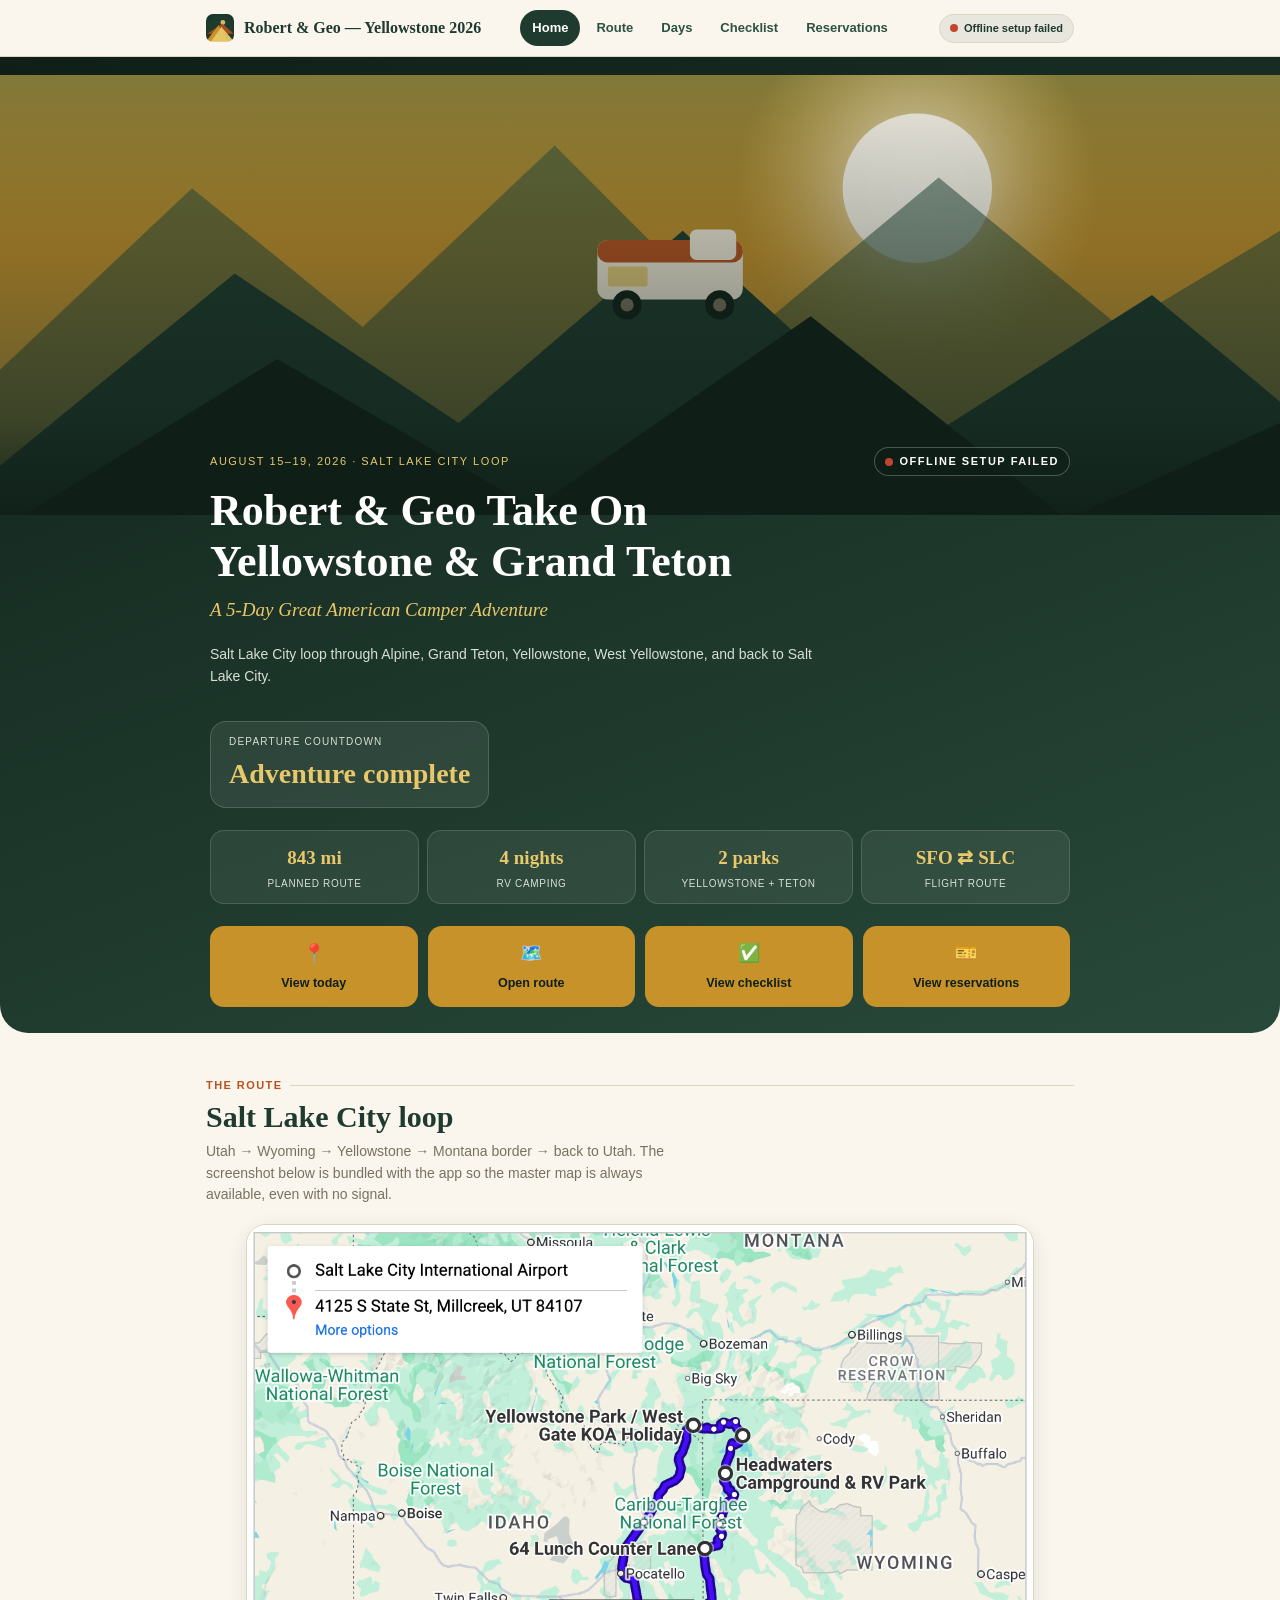
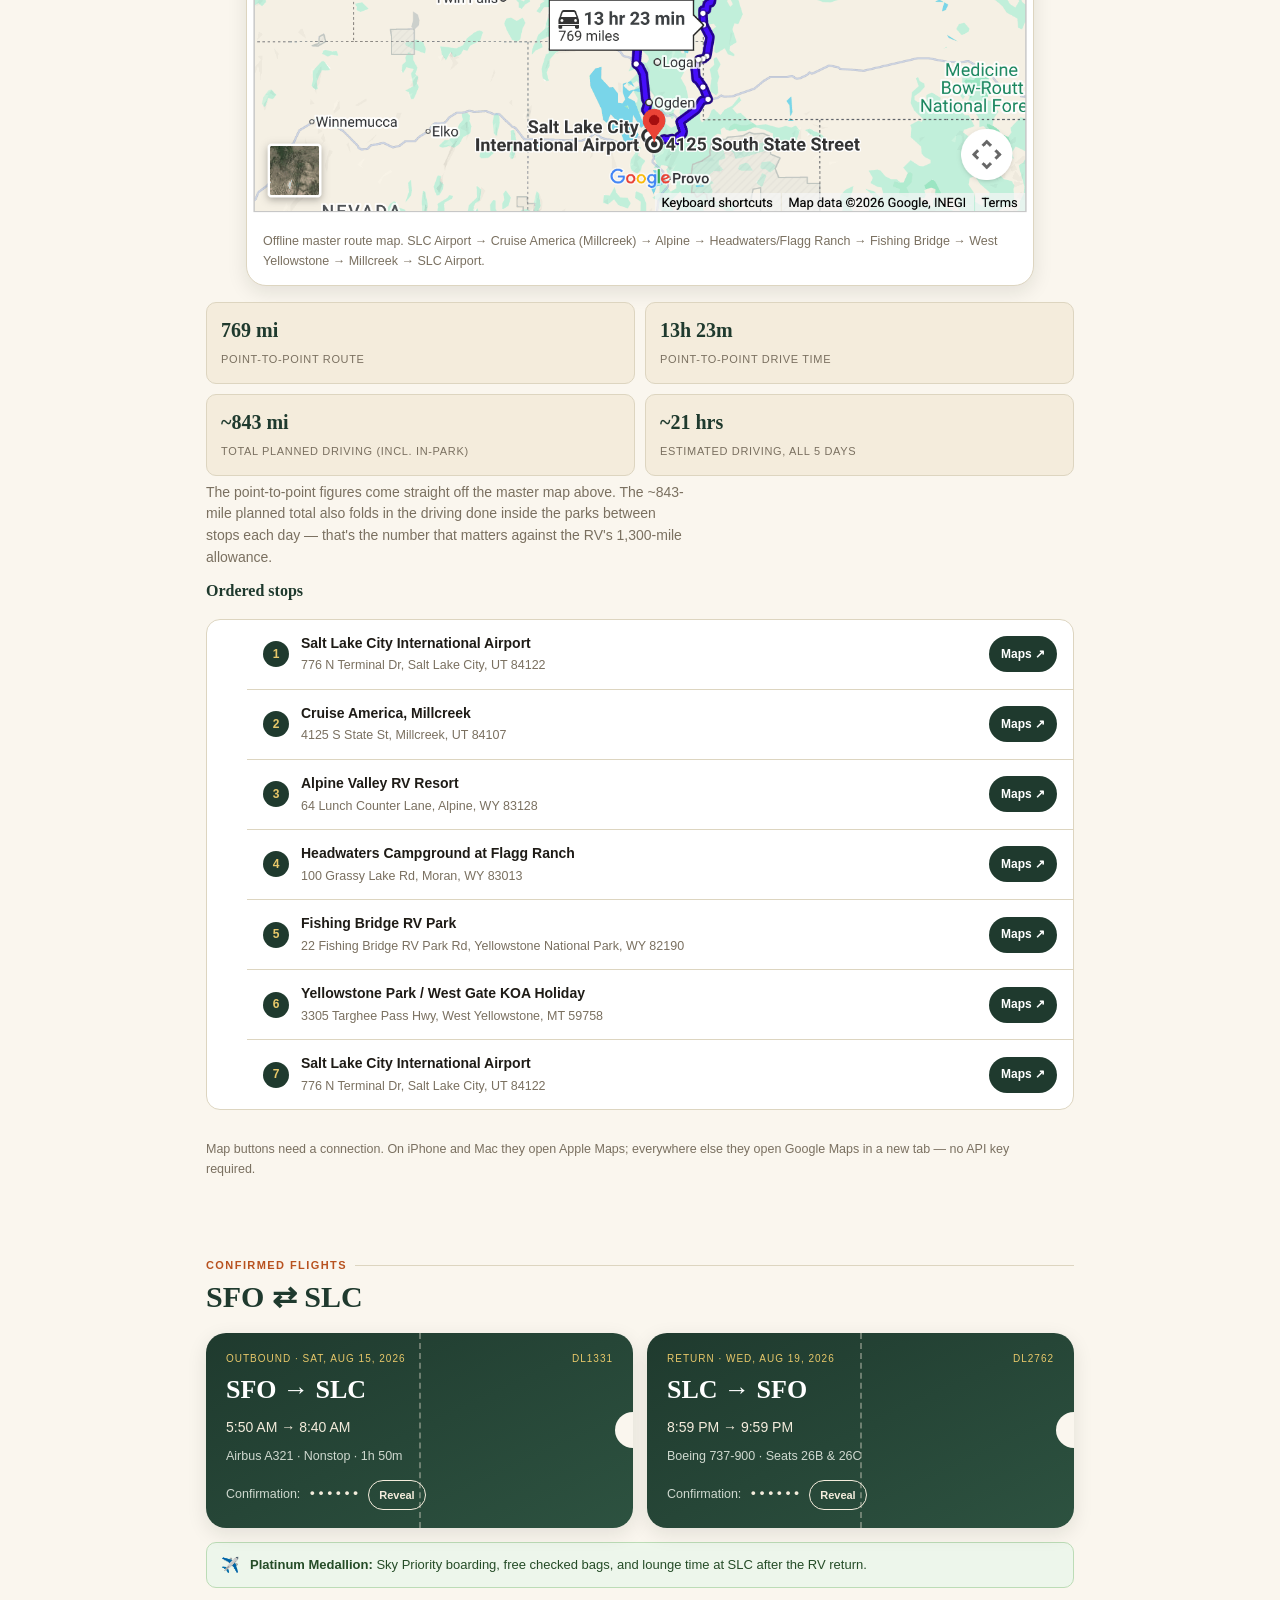
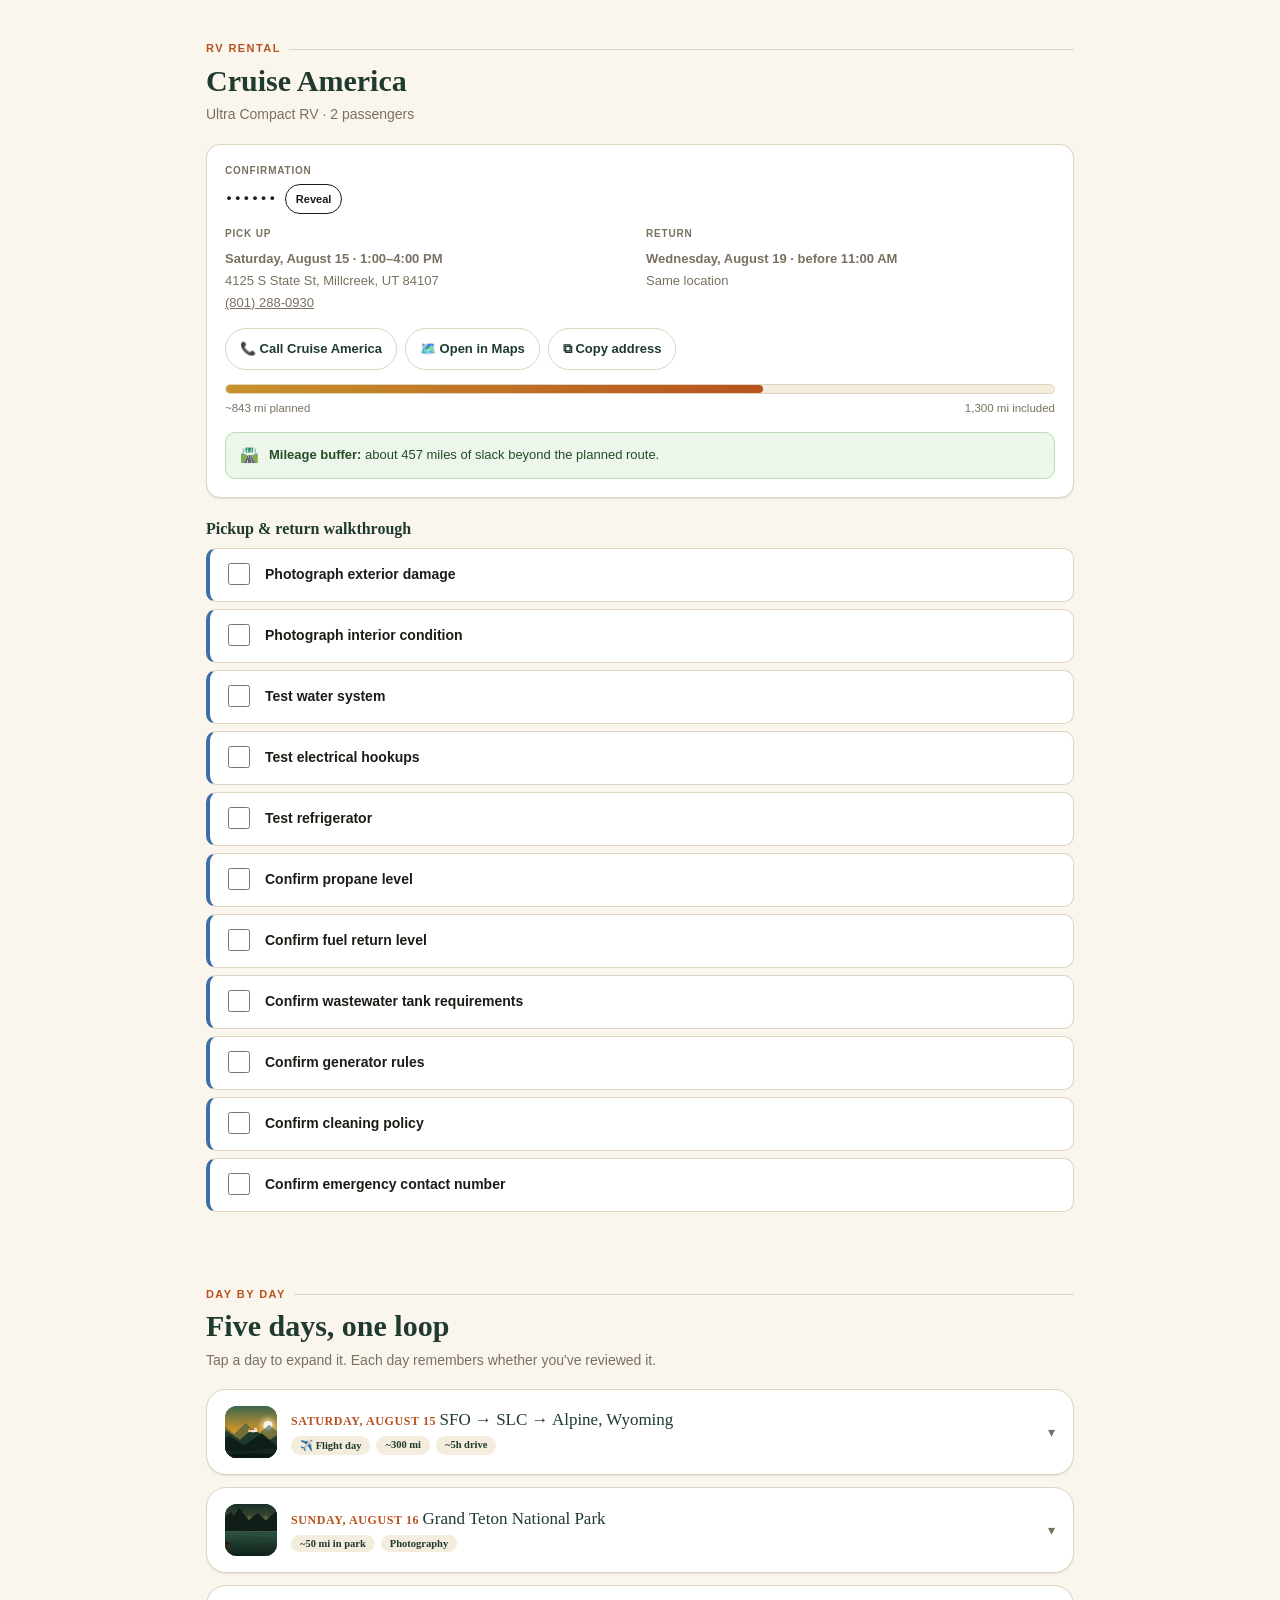
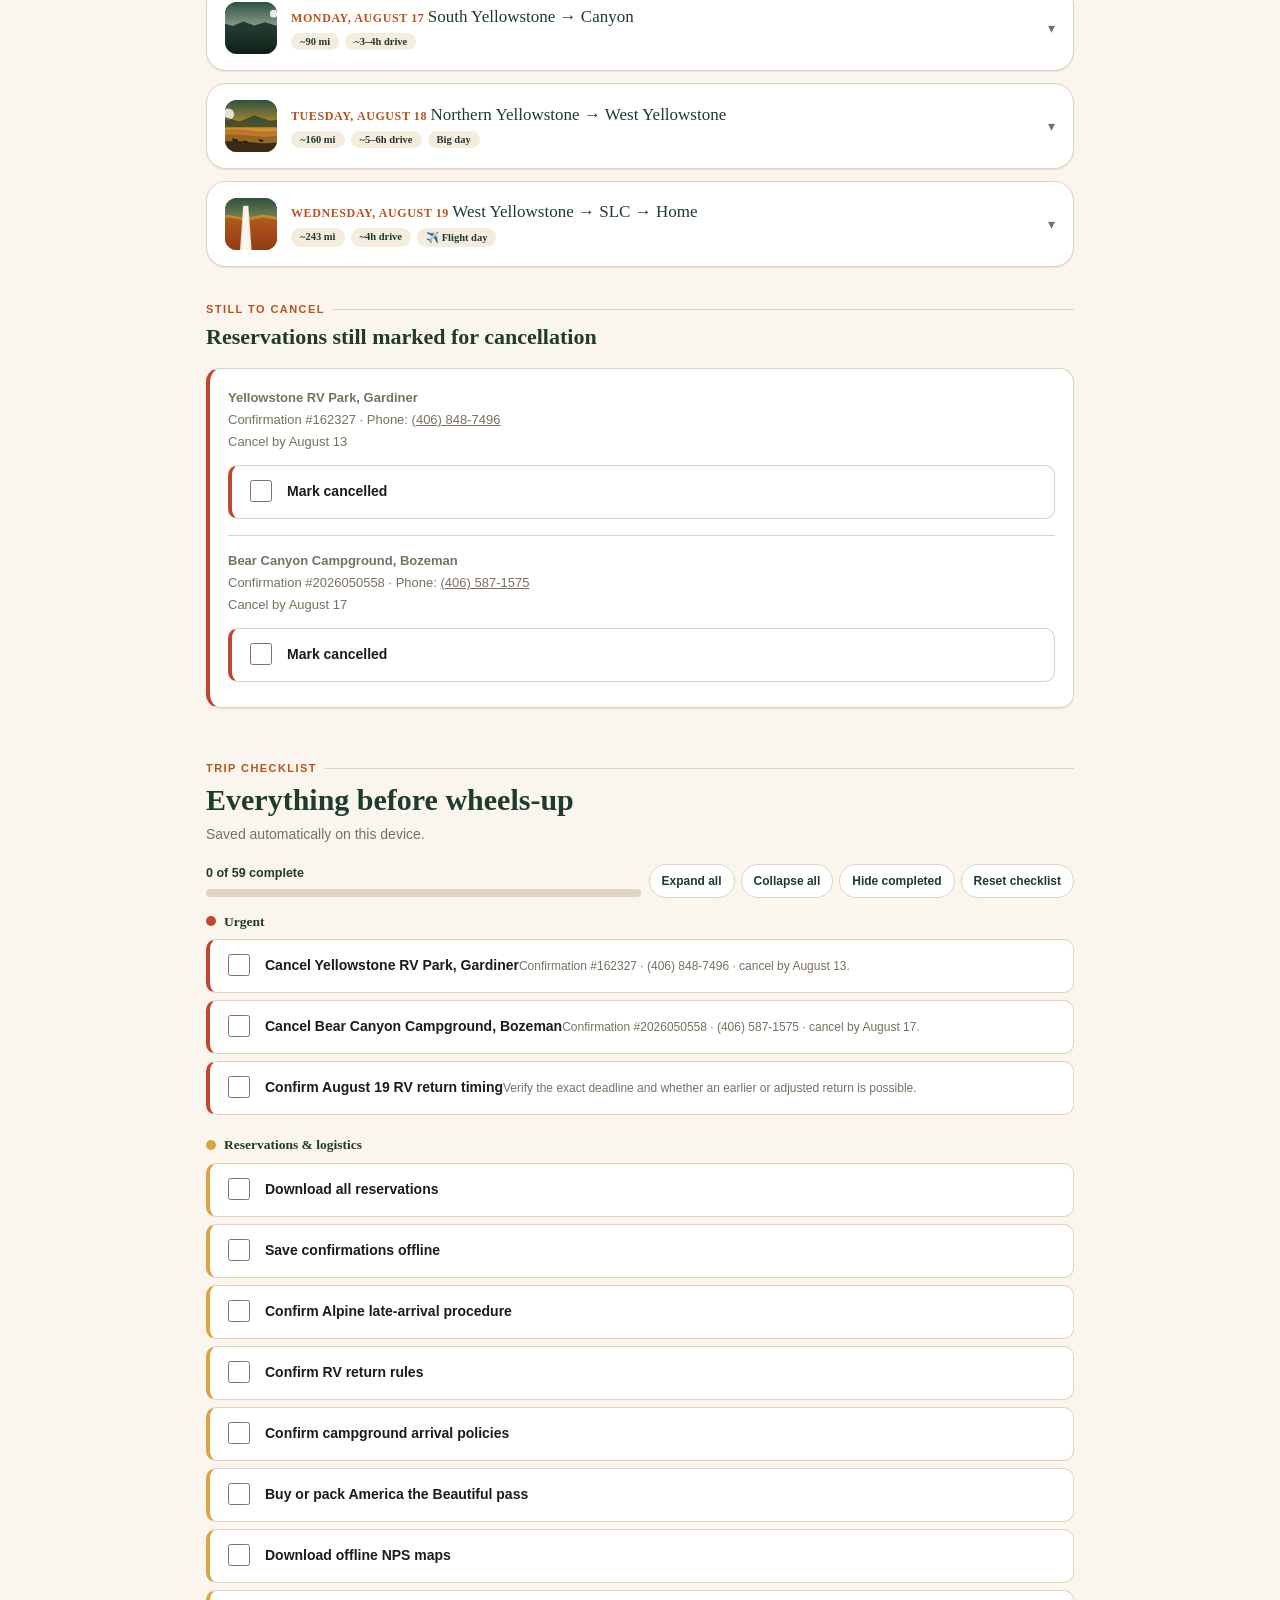
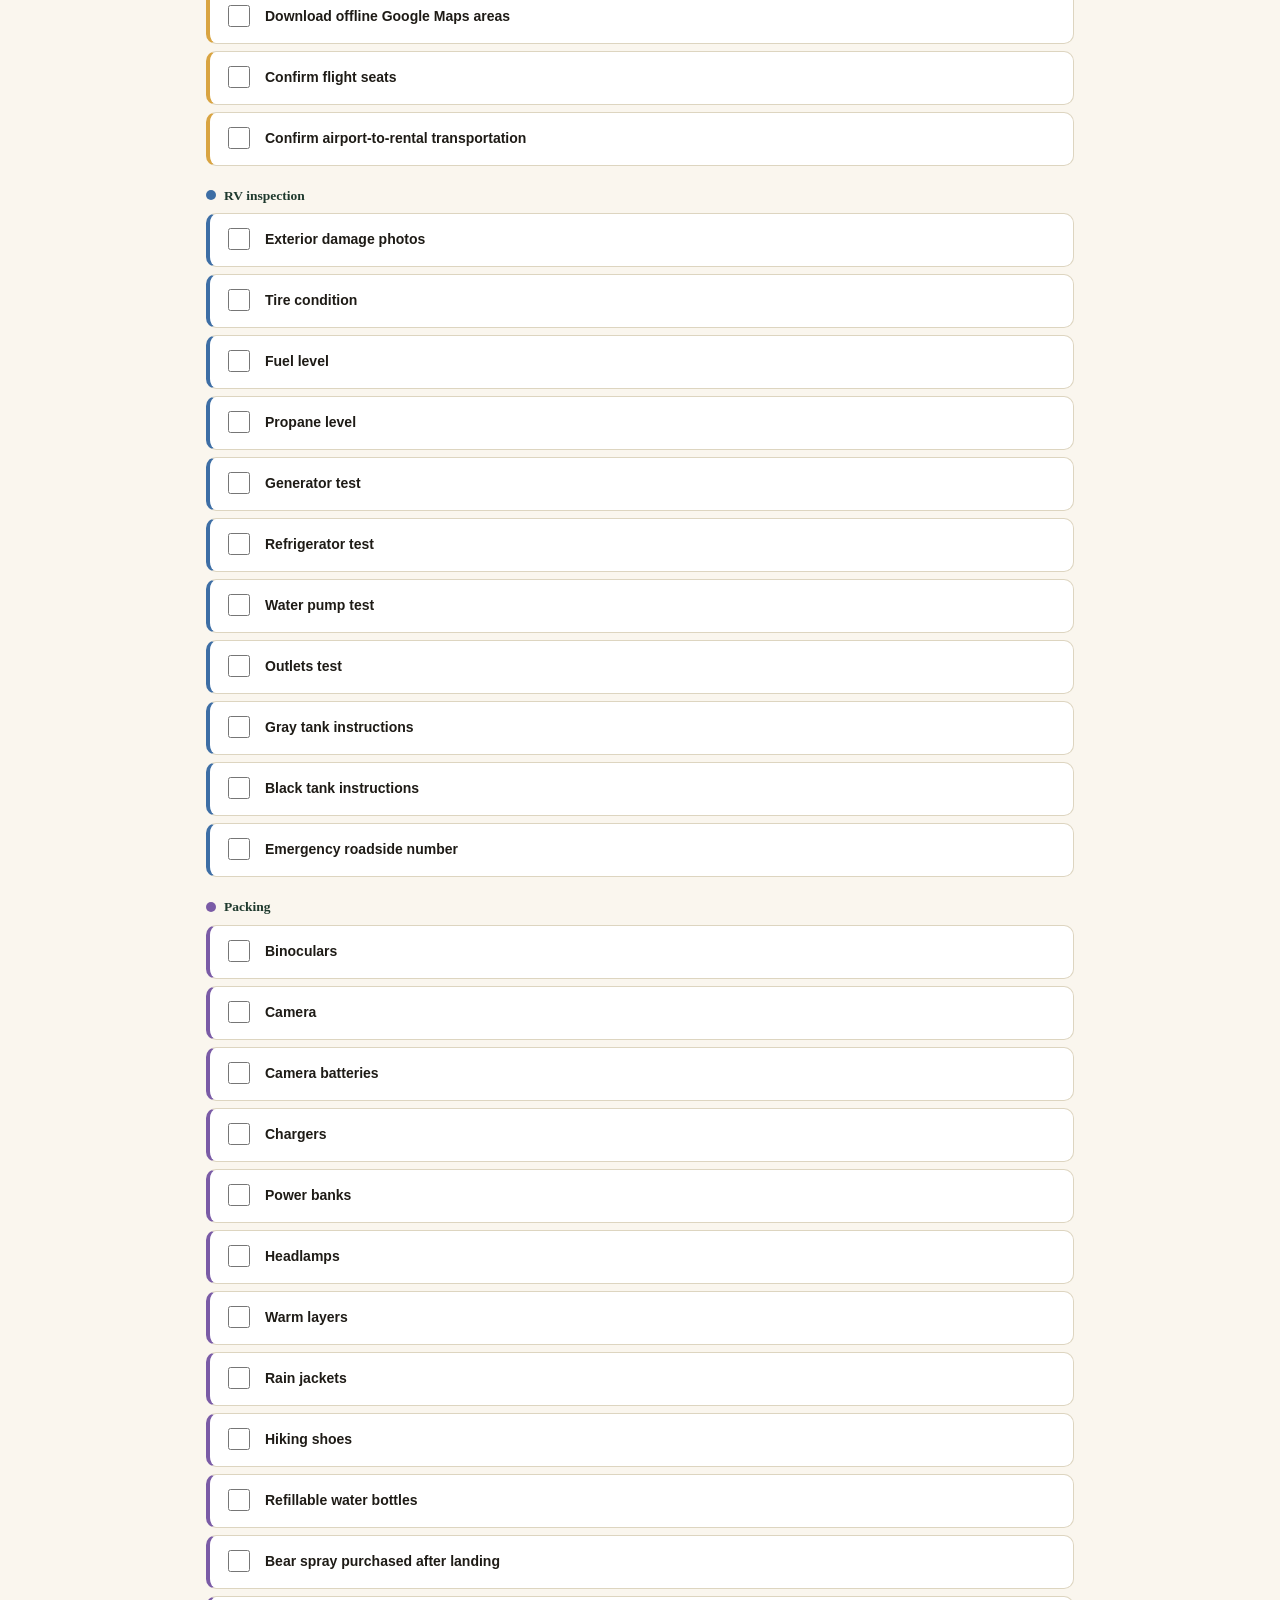
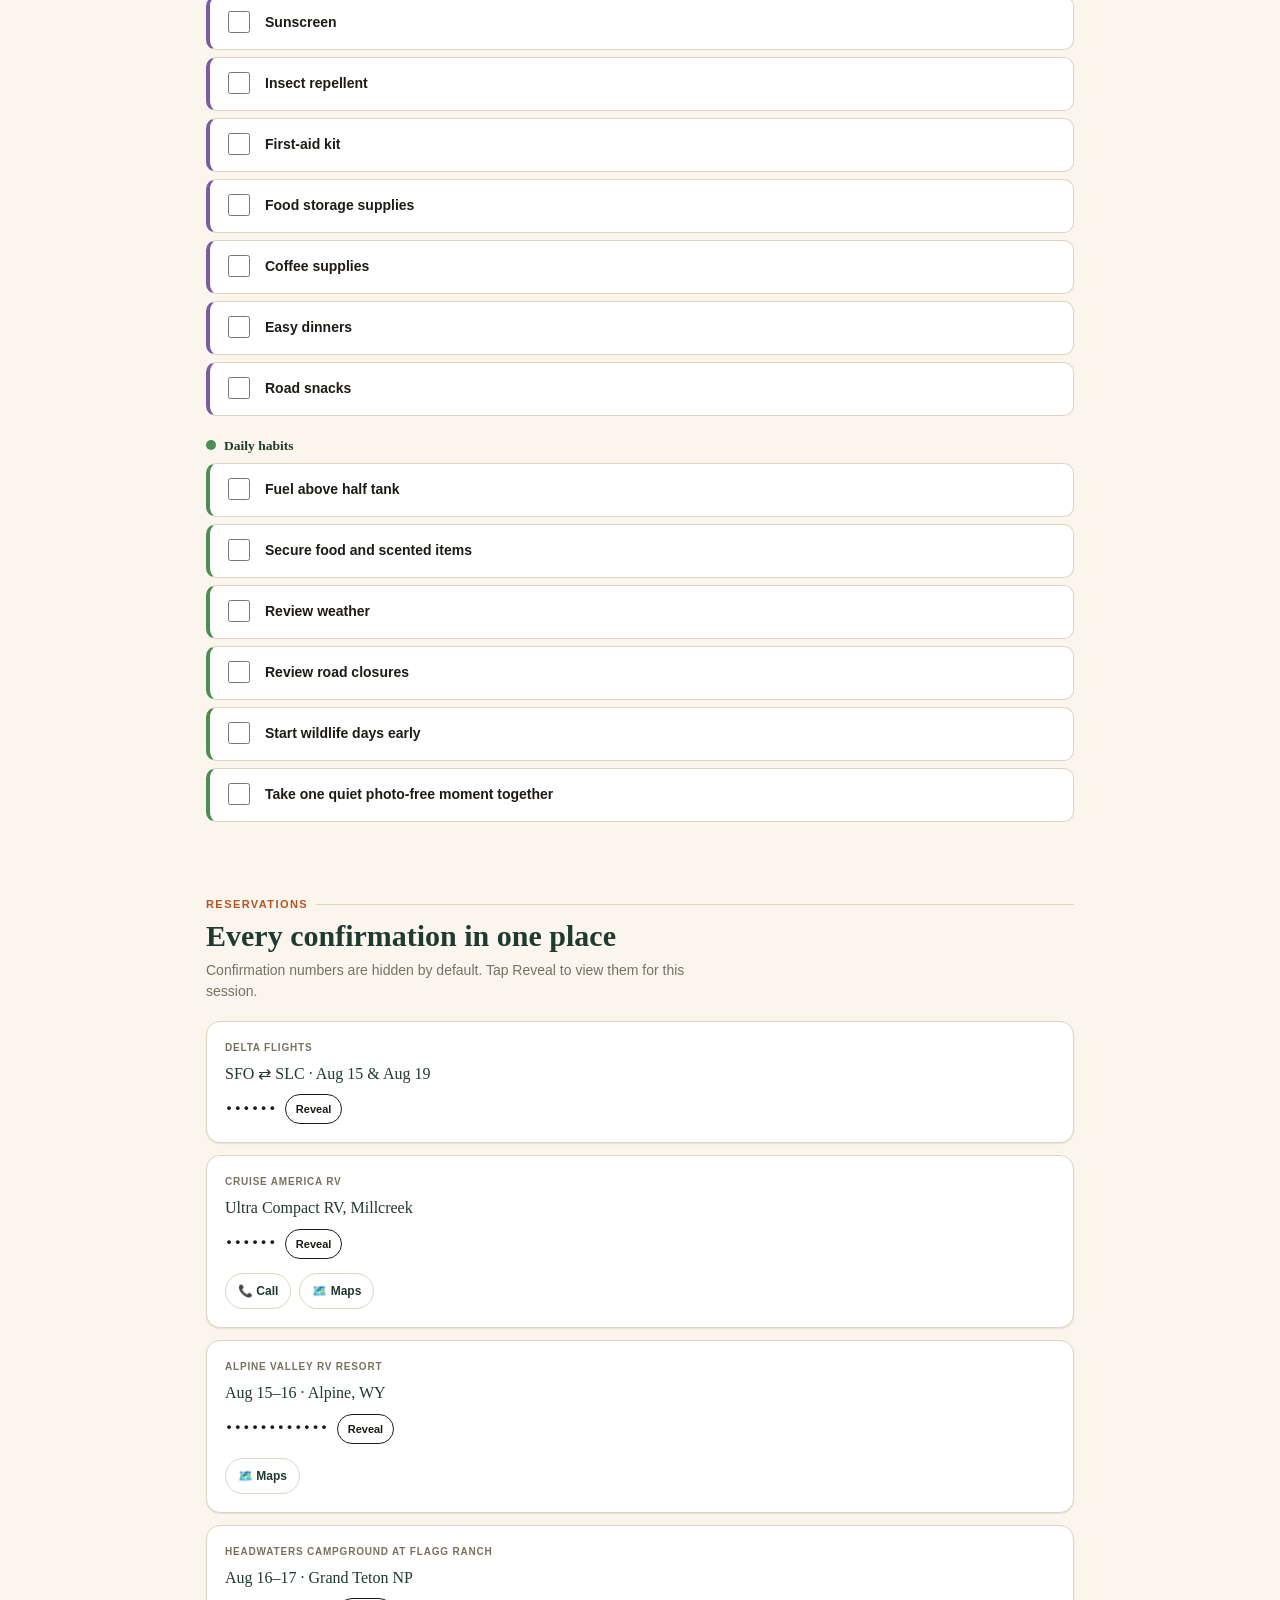
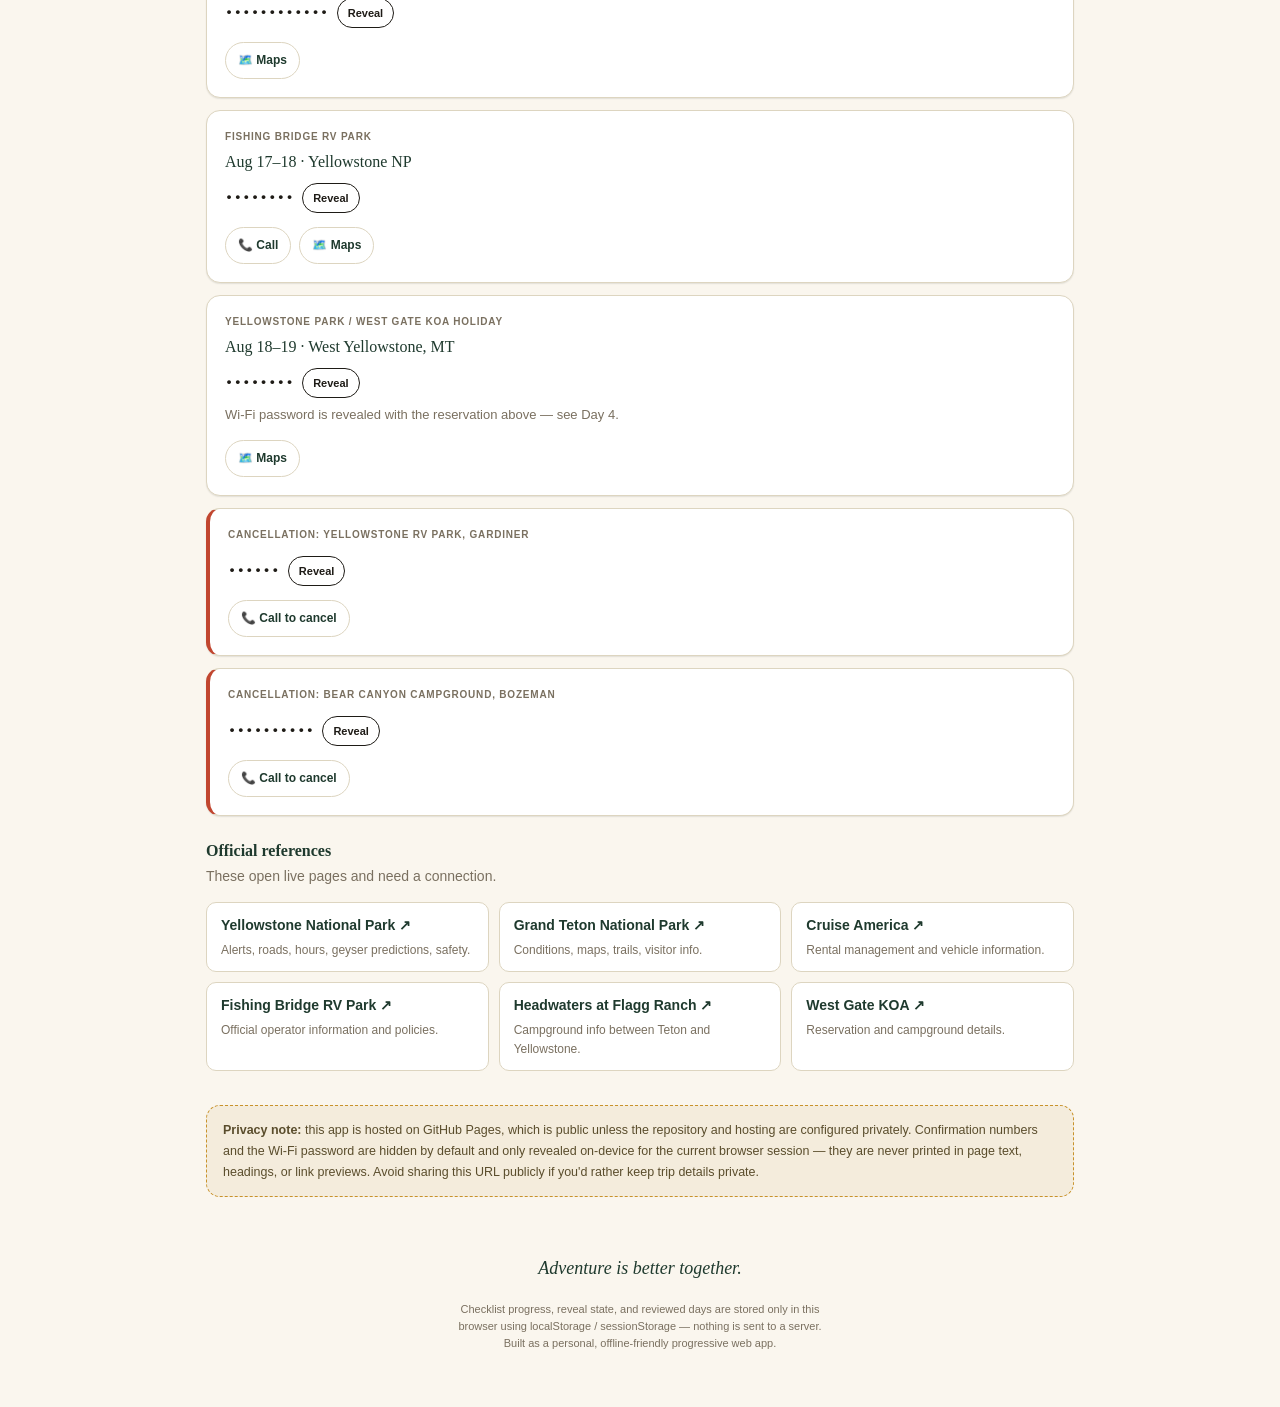
==== index.html @ d650bf94 "Add Yellowstone & Grand Teton 2026 trip PWA Mobile-first, installable progressive web app for the Ro" ====
<!DOCTYPE html>
<html lang="en">
<head>
<meta charset="UTF-8">
<meta name="viewport" content="width=device-width, initial-scale=1, viewport-fit=cover">
<title>Robert &amp; Geo Take On Yellowstone &amp; Grand Teton</title>
<meta name="description" content="A five-day camper road trip itinerary through Grand Teton and Yellowstone, August 15–19, 2026. Works offline once installed.">

<link rel="manifest" href="manifest.webmanifest">
<meta name="theme-color" content="#1f3a2e">
<link rel="icon" href="assets/icons/favicon.svg" type="image/svg+xml">
<link rel="apple-touch-icon" href="assets/icons/apple-touch-icon.png">

<meta name="mobile-web-app-capable" content="yes">
<meta name="apple-mobile-web-app-capable" content="yes">
<meta name="apple-mobile-web-app-status-bar-style" content="black-translucent">
<meta name="apple-mobile-web-app-title" content="Yellowstone">
<meta name="format-detection" content="telephone=no">

<link rel="stylesheet" href="assets/css/styles.css">
</head>
<body>
<a class="skip-link" href="#main">Skip to content</a>

<div aria-live="polite" class="visually-hidden" id="liveRegion"></div>

<header class="topbar">
  <div class="wrap">
    <a class="brand" href="#home">
      <img src="assets/icons/icon-192.png" alt="" width="28" height="28">
      <span>Robert &amp; Geo — Yellowstone 2026</span>
    </a>
    <nav aria-label="Primary">
      <a href="#home" data-nav="home">Home</a>
      <a href="#route" data-nav="route">Route</a>
      <a href="#days" data-nav="days">Days</a>
      <a href="#checklist" data-nav="checklist">Checklist</a>
      <a href="#reservations" data-nav="reservations">Reservations</a>
    </nav>
    <span class="status-pill" id="statusPillTop" data-state="not-cached">
      <span class="status-dot"></span><span class="status-text">Checking…</span>
    </span>
  </div>
</header>

<main id="main">

  <section class="hero" id="home" aria-label="Trip overview">
    <div class="hero-media">
      <img src="assets/images/hero.svg" alt="Illustration of a camper van on a mountain road at sunset in Grand Teton and Yellowstone country" width="1200" height="800">
    </div>
    <div class="hero-inner wrap">
      <div class="hero-eyebrow">
        <span>August 15–19, 2026 · Salt Lake City loop</span>
        <span class="status-pill" id="statusPillHero" data-state="not-cached">
          <span class="status-dot"></span><span class="status-text">Checking…</span>
        </span>
      </div>
      <h1>Robert &amp; Geo Take On Yellowstone &amp; Grand Teton</h1>
      <p class="subtitle">A 5-Day Great American Camper Adventure</p>
      <p class="route-line">Salt Lake City loop through Alpine, Grand Teton, Yellowstone, West Yellowstone, and back to Salt Lake City.</p>

      <div class="countdown" id="countdown" role="status">
        <span class="cd-label">Departure countdown</span>
        <span class="cd-value" id="countdownValue">—</span>
      </div>

      <div class="stats-grid">
        <div class="stat-card"><b>843 mi</b><span>Planned route</span></div>
        <div class="stat-card"><b>4 nights</b><span>RV camping</span></div>
        <div class="stat-card"><b>2 parks</b><span>Yellowstone + Teton</span></div>
        <div class="stat-card"><b>SFO ⇄ SLC</b><span>Flight route</span></div>
      </div>

      <div class="quick-actions">
        <a class="qa-btn" href="#days" id="qaToday"><span class="qa-icon">📍</span>View today</a>
        <a class="qa-btn" href="#route"><span class="qa-icon">🗺️</span>Open route</a>
        <a class="qa-btn" href="#checklist"><span class="qa-icon">✅</span>View checklist</a>
        <a class="qa-btn" href="#reservations"><span class="qa-icon">🎫</span>View reservations</a>
      </div>
    </div>
  </section>

  <div class="wrap">

    <!-- ROUTE -->
    <section class="section" id="route" aria-labelledby="routeTitle">
      <div class="section-head">
        <div class="section-kicker">The route</div>
        <h2 class="section-title" id="routeTitle">Salt Lake City loop</h2>
        <p class="section-lede">Utah → Wyoming → Yellowstone → Montana border → back to Utah. The screenshot below is bundled with the app so the master map is always available, even with no signal.</p>
      </div>

      <figure class="map-card">
        <img src="assets/images/route-map.png" alt="Google Maps screenshot of the full loop: Salt Lake City International Airport to 4125 S State Street in Millcreek, north to Alpine Wyoming, to Headwaters Campground near Flagg Ranch, to Yellowstone Park West Gate KOA, and back to Salt Lake City. Total distance 769 miles, 13 hours 23 minutes of driving." loading="eager" width="1226" height="919">
        <figcaption class="map-caption">Offline master route map. SLC Airport → Cruise America (Millcreek) → Alpine → Headwaters/Flagg Ranch → Fishing Bridge → West Yellowstone → Millcreek → SLC Airport.</figcaption>
      </figure>

      <div class="route-stats">
        <div class="route-stat"><b>769 mi</b><span>Point-to-point route</span></div>
        <div class="route-stat"><b>13h 23m</b><span>Point-to-point drive time</span></div>
        <div class="route-stat"><b>~843 mi</b><span>Total planned driving (incl. in-park)</span></div>
        <div class="route-stat"><b>~21 hrs</b><span>Estimated driving, all 5 days</span></div>
      </div>
      <p class="section-lede">The point-to-point figures come straight off the master map above. The ~843-mile planned total also folds in the driving done inside the parks between stops each day — that's the number that matters against the RV's 1,300-mile allowance.</p>

      <h3 class="card-title mt-0" style="margin-top:22px;font-size:16px;">Ordered stops</h3>
      <ol class="stop-list" id="stopList">
        <!-- Stops populated by app.js from data below; noscript fallback follows -->
        <li class="stop-row"><span class="stop-index">1</span><div class="stop-info"><div class="stop-name">Salt Lake City International Airport</div><div class="stop-addr">776 N Terminal Dr, Salt Lake City, UT 84122</div></div><a class="stop-map-btn" data-maps-query="Salt Lake City International Airport" href="https://www.google.com/maps/search/?api=1&amp;query=Salt%20Lake%20City%20International%20Airport" target="_blank" rel="noopener">Maps ↗</a></li>
        <li class="stop-row"><span class="stop-index">2</span><div class="stop-info"><div class="stop-name">Cruise America, Millcreek</div><div class="stop-addr">4125 S State St, Millcreek, UT 84107</div></div><a class="stop-map-btn" data-maps-query="4125 S State St, Millcreek, UT 84107" href="https://www.google.com/maps/search/?api=1&amp;query=4125%20S%20State%20St%2C%20Millcreek%2C%20UT%2084107" target="_blank" rel="noopener">Maps ↗</a></li>
        <li class="stop-row"><span class="stop-index">3</span><div class="stop-info"><div class="stop-name">Alpine Valley RV Resort</div><div class="stop-addr">64 Lunch Counter Lane, Alpine, WY 83128</div></div><a class="stop-map-btn" data-maps-query="64 Lunch Counter Lane, Alpine, WY 83128" href="https://www.google.com/maps/search/?api=1&amp;query=64%20Lunch%20Counter%20Lane%2C%20Alpine%2C%20WY%2083128" target="_blank" rel="noopener">Maps ↗</a></li>
        <li class="stop-row"><span class="stop-index">4</span><div class="stop-info"><div class="stop-name">Headwaters Campground at Flagg Ranch</div><div class="stop-addr">100 Grassy Lake Rd, Moran, WY 83013</div></div><a class="stop-map-btn" data-maps-query="100 Grassy Lake Rd, Moran, WY 83013" href="https://www.google.com/maps/search/?api=1&amp;query=100%20Grassy%20Lake%20Rd%2C%20Moran%2C%20WY%2083013" target="_blank" rel="noopener">Maps ↗</a></li>
        <li class="stop-row"><span class="stop-index">5</span><div class="stop-info"><div class="stop-name">Fishing Bridge RV Park</div><div class="stop-addr">22 Fishing Bridge RV Park Rd, Yellowstone National Park, WY 82190</div></div><a class="stop-map-btn" data-maps-query="22 Fishing Bridge RV Park Rd, Yellowstone National Park, WY 82190" href="https://www.google.com/maps/search/?api=1&amp;query=22%20Fishing%20Bridge%20RV%20Park%20Rd%2C%20Yellowstone%20National%20Park%2C%20WY%2082190" target="_blank" rel="noopener">Maps ↗</a></li>
        <li class="stop-row"><span class="stop-index">6</span><div class="stop-info"><div class="stop-name">Yellowstone Park / West Gate KOA Holiday</div><div class="stop-addr">3305 Targhee Pass Hwy, West Yellowstone, MT 59758</div></div><a class="stop-map-btn" data-maps-query="3305 Targhee Pass Highway, West Yellowstone, MT 59758" href="https://www.google.com/maps/search/?api=1&amp;query=3305%20Targhee%20Pass%20Highway%2C%20West%20Yellowstone%2C%20MT%2059758" target="_blank" rel="noopener">Maps ↗</a></li>
        <li class="stop-row"><span class="stop-index">7</span><div class="stop-info"><div class="stop-name">Salt Lake City International Airport</div><div class="stop-addr">776 N Terminal Dr, Salt Lake City, UT 84122</div></div><a class="stop-map-btn" data-maps-query="Salt Lake City International Airport" href="https://www.google.com/maps/search/?api=1&amp;query=Salt%20Lake%20City%20International%20Airport" target="_blank" rel="noopener">Maps ↗</a></li>
      </ol>
      <p class="map-caption" style="padding-left:0">Map buttons need a connection. On iPhone and Mac they open Apple Maps; everywhere else they open Google Maps in a new tab — no API key required.</p>
    </section>

    <!-- FLIGHTS -->
    <section class="section" id="flights" aria-labelledby="flightsTitle">
      <div class="section-head">
        <div class="section-kicker">Confirmed flights</div>
        <h2 class="section-title" id="flightsTitle">SFO ⇄ SLC</h2>
      </div>
      <div class="pass-grid">
        <article class="pass">
          <div class="pass-top">
            <div>
              <div class="pass-eyebrow">Outbound · Sat, Aug 15, 2026</div>
              <div class="pass-route">SFO → SLC</div>
            </div>
            <div class="pass-eyebrow">DL1331</div>
          </div>
          <div class="pass-times">5:50 AM → 8:40 AM</div>
          <div class="pass-detail">Airbus A321 · Nonstop · 1h 50m</div>
          <div class="pass-conf reveal-row" data-reveal-group="flight">
            <span class="pass-detail" style="margin-top:0">Confirmation:</span>
            <span class="reveal-value" data-secret="GIFPVV">••••••</span>
            <button class="reveal-btn" data-reveal-toggle type="button">Reveal</button>
            <button class="copy-btn" data-copy-target type="button" aria-label="Copy confirmation number" hidden>⧉</button>
          </div>
        </article>
        <article class="pass">
          <div class="pass-top">
            <div>
              <div class="pass-eyebrow">Return · Wed, Aug 19, 2026</div>
              <div class="pass-route">SLC → SFO</div>
            </div>
            <div class="pass-eyebrow">DL2762</div>
          </div>
          <div class="pass-times">8:59 PM → 9:59 PM</div>
          <div class="pass-detail">Boeing 737-900 · Seats 26B &amp; 26C</div>
          <div class="pass-conf reveal-row" data-reveal-group="flight">
            <span class="pass-detail" style="margin-top:0">Confirmation:</span>
            <span class="reveal-value" data-secret="GIFPVV">••••••</span>
            <button class="reveal-btn" data-reveal-toggle type="button">Reveal</button>
            <button class="copy-btn" data-copy-target type="button" aria-label="Copy confirmation number" hidden>⧉</button>
          </div>
        </article>
      </div>
      <div class="alert alert-green"><span class="alert-icon">✈️</span><span><strong>Platinum Medallion:</strong> Sky Priority boarding, free checked bags, and lounge time at SLC after the RV return.</span></div>
    </section>

    <!-- RV RENTAL -->
    <section class="section" id="rv" aria-labelledby="rvTitle">
      <div class="section-head">
        <div class="section-kicker">RV rental</div>
        <h2 class="section-title" id="rvTitle">Cruise America</h2>
        <p class="section-lede">Ultra Compact RV · 2 passengers</p>
      </div>

      <div class="card">
        <div class="card-label">Confirmation</div>
        <div class="reveal-row" data-reveal-group="rv">
          <span class="reveal-value" data-secret="792536">••••••</span>
          <button class="reveal-btn" data-reveal-toggle type="button">Reveal</button>
          <button class="copy-btn" data-copy-target type="button" aria-label="Copy confirmation number" hidden>⧉</button>
        </div>

        <div class="rv-grid">
          <div>
            <div class="card-label">Pick up</div>
            <div class="card-meta">
              <strong>Saturday, August 15 · 1:00–4:00 PM</strong><br>
              4125 S State St, Millcreek, UT 84107<br>
              <a href="tel:+18012880930">(801) 288-0930</a>
            </div>
          </div>
          <div>
            <div class="card-label">Return</div>
            <div class="card-meta">
              <strong>Wednesday, August 19 · before 11:00 AM</strong><br>
              Same location
            </div>
          </div>
        </div>

        <div class="btn-row">
          <a class="btn" href="tel:+18012880930">📞 Call Cruise America</a>
          <a class="btn" data-maps-query="4125 S State St, Millcreek, UT 84107" href="https://www.google.com/maps/search/?api=1&amp;query=4125%20S%20State%20St%2C%20Millcreek%2C%20UT%2084107" target="_blank" rel="noopener">🗺️ Open in Maps</a>
          <button class="btn" data-copy-text="4125 S State St, Millcreek, UT 84107" type="button">⧉ Copy address</button>
        </div>

        <div class="mileage-bar">
          <div class="mileage-track"><div class="mileage-fill" style="width:64.8%"></div></div>
          <div class="mileage-legend"><span>~843 mi planned</span><span>1,300 mi included</span></div>
        </div>
        <div class="alert alert-green"><span class="alert-icon">🛣️</span><span><strong>Mileage buffer:</strong> about 457 miles of slack beyond the planned route.</span></div>
      </div>

      <h3 class="card-title" style="margin-top:22px;font-size:16px;">Pickup &amp; return walkthrough</h3>
      <div class="checklist-group" style="margin-top:10px">
        <div id="rvChecklist"></div>
      </div>
    </section>

    <!-- DAYS -->
    <section class="section" id="days" aria-labelledby="daysTitle">
      <div class="section-head">
        <div class="section-kicker">Day by day</div>
        <h2 class="section-title" id="daysTitle">Five days, one loop</h2>
        <p class="section-lede">Tap a day to expand it. Each day remembers whether you've reviewed it.</p>
      </div>

      <div class="day-list" id="dayList">

        <!-- DAY 1 -->
        <article class="day-card" id="day1" data-date="2026-08-15">
          <h3>
            <button class="day-header" aria-expanded="false" aria-controls="day1-body" id="day1-header">
              <span class="day-thumb"><img src="assets/images/hero.svg" alt="" loading="lazy"></span>
              <span class="day-header-text">
                <span class="day-date">Saturday, August 15</span>
                <span class="day-title">SFO → SLC → Alpine, Wyoming</span>
                <span class="day-tags"><span class="day-tag">✈️ Flight day</span><span class="day-tag">~300 mi</span><span class="day-tag">~5h drive</span></span>
              </span>
              <span class="day-reviewed-badge">✓ Reviewed</span>
              <span class="day-chevron" aria-hidden="true">▾</span>
            </button>
          </h3>
          <div class="day-body" id="day1-body" role="region" aria-labelledby="day1-header" hidden>
            <div class="timeline">
              <div class="timeline-row"><div class="timeline-time">5:50 AM</div><div class="timeline-desc">Depart SFO on DL1331.</div></div>
              <div class="timeline-row"><div class="timeline-time">8:40 AM</div><div class="timeline-desc">Land at SLC. Collect luggage and travel to Millcreek.</div></div>
              <div class="timeline-row"><div class="timeline-time">Morning</div><div class="timeline-desc">Grocery and supply run near Millcreek — park stores are smaller and more expensive.</div></div>
              <div class="timeline-row"><div class="timeline-time">1–4 PM</div><div class="timeline-desc">Pick up the Cruise America RV at 4125 S State St. Complete the vehicle walkthrough, document damage, test utilities, and confirm return requirements.</div></div>
              <div class="timeline-row"><div class="timeline-time">Afternoon</div><div class="timeline-desc">Drive north through Idaho and US-89 into Alpine, Wyoming.</div></div>
            </div>

            <div class="highlight-chips">
              <span class="chip">Grocery run</span><span class="chip">RV pickup &amp; walkthrough</span><span class="chip">Drive north on US-89</span>
            </div>

            <div class="info-block">
              <div class="info-block-label">Stay · confirmed</div>
              <div class="info-block-body">
                <strong>Alpine Valley RV Resort</strong><br>
                64 Lunch Counter Lane, Alpine, WY 83128<br>
                Pull-through site · check-in after 2:00 PM · check-out 10:00 AM · no generators.
              </div>
            </div>

            <div class="info-block">
              <div class="info-block-label">Reservation</div>
              <div class="reveal-row" data-reveal-group="day1">
                <span class="reveal-value" data-secret="R00000003536">••••••••••••</span>
                <button class="reveal-btn" data-reveal-toggle type="button">Reveal</button>
                <button class="copy-btn" data-copy-target type="button" aria-label="Copy confirmation number" hidden>⧉</button>
              </div>
            </div>

            <div class="alert alert-amber"><span class="alert-icon">⚠️</span><span><strong>Realistic timing:</strong> RV pickup can run as late as 4:00 PM, which may push arrival at Alpine Valley into the evening. Keep dinner simple and confirm the campground's late-arrival procedure before the trip.</span></div>

            <div class="btn-row">
              <a class="btn btn-primary" data-maps-query="64 Lunch Counter Lane, Alpine, WY 83128" href="https://www.google.com/maps/search/?api=1&amp;query=64%20Lunch%20Counter%20Lane%2C%20Alpine%2C%20WY%2083128" target="_blank" rel="noopener">🗺️ Open in Maps</a>
              <button class="btn" data-copy-text="64 Lunch Counter Lane, Alpine, WY 83128" type="button">⧉ Copy address</button>
              <button class="btn" data-mark-reviewed type="button">✓ Mark day reviewed</button>
            </div>
          </div>
        </article>

        <!-- DAY 2 -->
        <article class="day-card" id="day2" data-date="2026-08-16">
          <h3>
            <button class="day-header" aria-expanded="false" aria-controls="day2-body" id="day2-header">
              <span class="day-thumb"><img src="assets/images/grand-teton.svg" alt="" loading="lazy"></span>
              <span class="day-header-text">
                <span class="day-date">Sunday, August 16</span>
                <span class="day-title">Grand Teton National Park</span>
                <span class="day-tags"><span class="day-tag">~50 mi in park</span><span class="day-tag">Photography</span></span>
              </span>
              <span class="day-reviewed-badge">✓ Reviewed</span>
              <span class="day-chevron" aria-hidden="true">▾</span>
            </button>
          </h3>
          <div class="day-body" id="day2-body" role="region" aria-labelledby="day2-header" hidden>
            <div class="timeline">
              <div class="timeline-row"><div class="timeline-time">Early AM</div><div class="timeline-desc"><strong>Oxbow Bend</strong> for calm water, mountain reflections, and possible wildlife.</div></div>
              <div class="timeline-row"><div class="timeline-time">Morning</div><div class="timeline-desc"><strong>Schwabacher Landing</strong>, then <strong>Mormon Row Historic District</strong> and the Moulton Barn.</div></div>
              <div class="timeline-row"><div class="timeline-time">Midday</div><div class="timeline-desc"><strong>Jenny Lake</strong>: shore walk or boat to the Hidden Falls trail, depending on time and parking.</div></div>
              <div class="timeline-row"><div class="timeline-time">Afternoon</div><div class="timeline-desc">Continue north on the John D. Rockefeller Jr. Memorial Parkway to Flagg Ranch.</div></div>
            </div>

            <div class="highlight-chips">
              <span class="chip">Oxbow Bend</span><span class="chip">Schwabacher Landing</span><span class="chip">Mormon Row</span><span class="chip">Moulton Barn</span><span class="chip">Jenny Lake</span><span class="chip">Hidden Falls (optional)</span><span class="chip">Rockefeller Parkway</span>
            </div>

            <div class="trail-note">
              <span class="trail-note-label">From the trail</span>
              Oxbow Bend is best at dawn — the light is soft and the river is calm. Schwabacher Landing is just south on US-89. Mormon Row is one of the most-photographed spots in America — the Moulton Barn framed by the Teton range is extraordinary. Sequence these stops south-to-north so the drive to Flagg Ranch flows naturally.
            </div>

            <div class="info-block">
              <div class="info-block-label">Stay · confirmed</div>
              <div class="info-block-body">
                <strong>Headwaters Campground at Flagg Ranch</strong><br>
                Grand Teton National Park<br>
                100 Grassy Lake Rd, Moran, WY 83013<br>
                Site 317, 300s · water, sewer, 50A electric · check-in 2:00 PM · check-out 11:00 AM.
              </div>
            </div>

            <div class="info-block">
              <div class="info-block-label">Reservation</div>
              <div class="reveal-row" data-reveal-group="day2">
                <span class="reveal-value" data-secret="0805777960-1">•••••••••••••</span>
                <button class="reveal-btn" data-reveal-toggle type="button">Reveal</button>
                <button class="copy-btn" data-copy-target type="button" aria-label="Copy confirmation number" hidden>⧉</button>
              </div>
            </div>

            <div class="alert alert-amber"><span class="alert-icon">📅</span><span><strong>Cancellation:</strong> Full refund if cancelled by August 14. No refund after August 15. Verify the policy directly with the campground.</span></div>

            <div class="btn-row">
              <a class="btn btn-primary" data-maps-query="100 Grassy Lake Rd, Moran, WY 83013" href="https://www.google.com/maps/search/?api=1&amp;query=100%20Grassy%20Lake%20Rd%2C%20Moran%2C%20WY%2083013" target="_blank" rel="noopener">🗺️ Open in Maps</a>
              <button class="btn" data-copy-text="100 Grassy Lake Rd, Moran, WY 83013" type="button">⧉ Copy address</button>
              <button class="btn" data-mark-reviewed type="button">✓ Mark day reviewed</button>
            </div>
          </div>
        </article>

        <!-- DAY 3 -->
        <article class="day-card" id="day3" data-date="2026-08-17">
          <h3>
            <button class="day-header" aria-expanded="false" aria-controls="day3-body" id="day3-header">
              <span class="day-thumb"><img src="assets/images/yellowstone-lake.svg" alt="" loading="lazy"></span>
              <span class="day-header-text">
                <span class="day-date">Monday, August 17</span>
                <span class="day-title">South Yellowstone → Canyon</span>
                <span class="day-tags"><span class="day-tag">~90 mi</span><span class="day-tag">~3–4h drive</span></span>
              </span>
              <span class="day-reviewed-badge">✓ Reviewed</span>
              <span class="day-chevron" aria-hidden="true">▾</span>
            </button>
          </h3>
          <div class="day-body" id="day3-body" role="region" aria-labelledby="day3-header" hidden>
            <div class="timeline">
              <div class="timeline-row"><div class="timeline-time">Morning</div><div class="timeline-desc">Enter through Yellowstone's South Entrance; stop at <strong>Lewis Falls</strong>.</div></div>
              <div class="timeline-row"><div class="timeline-time">Late AM</div><div class="timeline-desc"><strong>West Thumb Geyser Basin</strong> at the edge of Yellowstone Lake.</div></div>
              <div class="timeline-row"><div class="timeline-time">Midday</div><div class="timeline-desc">Yellowstone Lake and <strong>Mud Volcano</strong>.</div></div>
              <div class="timeline-row"><div class="timeline-time">Afternoon</div><div class="timeline-desc"><strong>Hayden Valley</strong> for bison and wildlife; continue to Canyon for Artist Point and the Lower Falls overlooks.</div></div>
            </div>

            <div class="highlight-chips">
              <span class="chip">South Entrance</span><span class="chip">Lewis Falls</span><span class="chip">West Thumb Geyser Basin</span><span class="chip">Yellowstone Lake</span><span class="chip">Mud Volcano</span><span class="chip">Hayden Valley</span><span class="chip">Artist Point</span><span class="chip">Lower Falls</span><span class="chip">Canyon area</span>
            </div>

            <div class="trail-note">
              <span class="trail-note-label">From the trail</span>
              West Thumb Geyser Basin is directly on your route after the South Entrance — geysers sitting at the lake edge is a genuinely strange and beautiful sight. Don't skip it. Artist Point at Canyon is the signature overlook: the Grand Canyon of the Yellowstone with its vivid orange and yellow canyon walls dropping to the Lower Falls. The rainbow in the mist is visible in morning light.
            </div>

            <div class="info-block">
              <div class="info-block-label">Stay · confirmed</div>
              <div class="info-block-body">
                <strong>Fishing Bridge RV Park</strong><br>
                22 Fishing Bridge RV Park Rd, Yellowstone National Park, WY 82190<br>
                RV only · 30 ft max · check-in after 1:00 PM · check-out 11:00 AM · <a href="tel:+13073447311">(307) 344-7311</a>
              </div>
            </div>

            <div class="info-block">
              <div class="info-block-label">Reservation (itinerary number)</div>
              <div class="reveal-row" data-reveal-group="day3">
                <span class="reveal-value" data-secret="20880487">••••••••</span>
                <button class="reveal-btn" data-reveal-toggle type="button">Reveal</button>
                <button class="copy-btn" data-copy-target type="button" aria-label="Copy confirmation number" hidden>⧉</button>
              </div>
            </div>

            <div class="alert alert-amber"><span class="alert-icon">📅</span><span><strong>Cancellation:</strong> $25 fee after July 18. Deposit forfeited after August 10. Verify in the reservation portal.</span></div>

            <div class="btn-row">
              <a class="btn btn-primary" data-maps-query="22 Fishing Bridge RV Park Rd, Yellowstone National Park, WY 82190" href="https://www.google.com/maps/search/?api=1&amp;query=22%20Fishing%20Bridge%20RV%20Park%20Rd%2C%20Yellowstone%20National%20Park%2C%20WY%2082190" target="_blank" rel="noopener">🗺️ Open in Maps</a>
              <a class="btn" href="tel:+13073447311">📞 Call campground</a>
              <button class="btn" data-copy-text="22 Fishing Bridge RV Park Rd, Yellowstone National Park, WY 82190" type="button">⧉ Copy address</button>
              <button class="btn" data-mark-reviewed type="button">✓ Mark day reviewed</button>
            </div>
          </div>
        </article>

        <!-- DAY 4 -->
        <article class="day-card" id="day4" data-date="2026-08-18">
          <h3>
            <button class="day-header" aria-expanded="false" aria-controls="day4-body" id="day4-header">
              <span class="day-thumb"><img src="assets/images/lamar-valley.svg" alt="" loading="lazy"></span>
              <span class="day-header-text">
                <span class="day-date">Tuesday, August 18</span>
                <span class="day-title">Northern Yellowstone → West Yellowstone</span>
                <span class="day-tags"><span class="day-tag">~160 mi</span><span class="day-tag">~5–6h drive</span><span class="day-tag">Big day</span></span>
              </span>
              <span class="day-reviewed-badge">✓ Reviewed</span>
              <span class="day-chevron" aria-hidden="true">▾</span>
            </button>
          </h3>
          <div class="day-body" id="day4-body" role="region" aria-labelledby="day4-header" hidden>
            <div class="timeline">
              <div class="timeline-row"><div class="timeline-time">7:00 AM</div><div class="timeline-desc">Leave Fishing Bridge early — this is the big day.</div></div>
              <div class="timeline-row"><div class="timeline-time">Morning</div><div class="timeline-desc"><strong>Tower Fall</strong>, then <strong>Lamar Valley</strong>. Drive slowly and allow for wildlife traffic.</div></div>
              <div class="timeline-row"><div class="timeline-time">Midday</div><div class="timeline-desc"><strong>Mammoth Hot Springs</strong>: lower terraces and, if time permits, the upper terrace loop.</div></div>
              <div class="timeline-row"><div class="timeline-time">Afternoon</div><div class="timeline-desc"><strong>Norris Geyser Basin</strong>, <strong>Old Faithful</strong>, and <strong>Grand Prismatic Spring</strong> via the Fairy Falls overlook.</div></div>
              <div class="timeline-row"><div class="timeline-time">Evening</div><div class="timeline-desc">Optional Firehole Lake Drive, then exit through the West Entrance.</div></div>
            </div>

            <div class="highlight-chips">
              <span class="chip">Tower Fall</span><span class="chip">Lamar Valley</span><span class="chip">Mammoth Hot Springs</span><span class="chip">Norris Geyser Basin</span><span class="chip">Porcelain Basin</span><span class="chip">Old Faithful</span><span class="chip">Grand Prismatic Spring</span><span class="chip">Fairy Falls overlook</span><span class="chip">Firehole Lake Drive (optional)</span><span class="chip">West Entrance</span>
            </div>

            <div class="trail-note">
              <span class="trail-note-label">From the trail</span>
              Leave Fishing Bridge by 7 AM — this is the big day. Lamar Valley bison will stop your vehicle; build buffer time. For Grand Prismatic, the Fairy Falls overlook is the classic aerial view — the boardwalk at lake level doesn't show the colors at all. Norris Geyser Basin is often skipped but is the hottest, most active area in the park: the Porcelain Basin loop is 800 meters and unmissable.
            </div>

            <div class="mini-gallery">
              <figure>
                <img src="assets/images/mammoth-hot-springs.svg" alt="Illustration of the white travertine terraces at Mammoth Hot Springs" loading="lazy">
                <figcaption>Mammoth Hot Springs terraces</figcaption>
              </figure>
              <figure>
                <img src="assets/images/grand-prismatic.svg" alt="Illustration of Grand Prismatic Spring from above, with rings of color and steam" loading="lazy">
                <figcaption>Grand Prismatic from the Fairy Falls overlook</figcaption>
              </figure>
            </div>

            <div class="alert alert-red"><span class="alert-icon">🚨</span><span><strong>This is an aggressive day</strong> that may take 10–12 or more hours with traffic, parking, and wildlife jams. Norris or Firehole Lake Drive should be treated as optional if time becomes tight.</span></div>

            <div class="info-block">
              <div class="info-block-label">Stay · confirmed</div>
              <div class="info-block-body">
                <strong>Yellowstone Park / West Gate KOA Holiday</strong><br>
                3305 Targhee Pass Highway, 6 miles West on US-20, West Yellowstone, MT 59758<br>
                Back-in site · 30/20A water/electric · check-in 1:00 PM · check-out 11:00 AM.
              </div>
            </div>

            <div class="info-block">
              <div class="info-block-label">Reservation</div>
              <div class="reveal-row" data-reveal-group="day4">
                <span class="reveal-value" data-secret="22318444">••••••••</span>
                <button class="reveal-btn" data-reveal-toggle type="button">Reveal</button>
                <button class="copy-btn" data-copy-target type="button" aria-label="Copy confirmation number" hidden>⧉</button>
              </div>
            </div>
            <div class="info-block">
              <div class="info-block-label">Campground Wi-Fi password</div>
              <div class="reveal-row" data-reveal-group="day4wifi">
                <span class="reveal-value" data-secret="westgate23">••••••••••</span>
                <button class="reveal-btn" data-reveal-toggle type="button">Reveal</button>
                <button class="copy-btn" data-copy-target type="button" aria-label="Copy Wi-Fi password" hidden>⧉</button>
              </div>
            </div>

            <div class="alert alert-amber"><span class="alert-icon">📅</span><span><strong>Cancellation:</strong> Call 800-562-7591 by 4:00 PM August 11. Text and email cancellations are not accepted.</span></div>

            <div class="btn-row">
              <a class="btn btn-primary" data-maps-query="3305 Targhee Pass Highway, West Yellowstone, MT 59758" href="https://www.google.com/maps/search/?api=1&amp;query=3305%20Targhee%20Pass%20Highway%2C%20West%20Yellowstone%2C%20MT%2059758" target="_blank" rel="noopener">🗺️ Open in Maps</a>
              <button class="btn" data-copy-text="3305 Targhee Pass Highway, West Yellowstone, MT 59758" type="button">⧉ Copy address</button>
              <button class="btn" data-mark-reviewed type="button">✓ Mark day reviewed</button>
            </div>
          </div>
        </article>

        <!-- DAY 5 -->
        <article class="day-card" id="day5" data-date="2026-08-19">
          <h3>
            <button class="day-header" aria-expanded="false" aria-controls="day5-body" id="day5-header">
              <span class="day-thumb"><img src="assets/images/artist-point.svg" alt="" loading="lazy"></span>
              <span class="day-header-text">
                <span class="day-date">Wednesday, August 19</span>
                <span class="day-title">West Yellowstone → SLC → Home</span>
                <span class="day-tags"><span class="day-tag">~243 mi</span><span class="day-tag">~4h drive</span><span class="day-tag">✈️ Flight day</span></span>
              </span>
              <span class="day-reviewed-badge">✓ Reviewed</span>
              <span class="day-chevron" aria-hidden="true">▾</span>
            </button>
          </h3>
          <div class="day-body" id="day5-body" role="region" aria-labelledby="day5-header" hidden>
            <div class="timeline">
              <div class="timeline-row"><div class="timeline-time">5:30–6:00 AM</div><div class="timeline-desc">Leave West Gate KOA. Take US-20 to I-15 south through Idaho.</div></div>
              <div class="timeline-row"><div class="timeline-time">Before 11:00 AM</div><div class="timeline-desc">Return the RV in Millcreek. Refill fuel/propane and complete tank requirements per the rental contract.</div></div>
              <div class="timeline-row"><div class="timeline-time">Afternoon</div><div class="timeline-desc">Free time in Salt Lake City, or head to the airport and relax before the evening flight.</div></div>
              <div class="timeline-row"><div class="timeline-time">8:59 PM</div><div class="timeline-desc">Depart SLC on DL2762; arrive SFO at 9:59 PM.</div></div>
            </div>

            <div class="highlight-chips">
              <span class="chip">US-20 to I-15 South</span><span class="chip">RV return, Millcreek</span><span class="chip">Free afternoon in SLC</span>
            </div>

            <div class="alert alert-red"><span class="alert-icon">🚨</span><span><strong>Tight margin:</strong> the drive from West Yellowstone to Millcreek plus fuel, tank service, cleaning, and traffic leaves limited margin before the 11:00 AM RV return. Confirm whether the return appointment can be adjusted, and prepare the RV the previous night.</span></div>

            <div class="btn-row">
              <a class="btn btn-primary" data-maps-query="4125 S State St, Millcreek, UT 84107" href="https://www.google.com/maps/search/?api=1&amp;query=4125%20S%20State%20St%2C%20Millcreek%2C%20UT%2084107" target="_blank" rel="noopener">🗺️ Open Cruise America in Maps</a>
              <button class="btn" data-mark-reviewed type="button">✓ Mark day reviewed</button>
            </div>
          </div>
        </article>

      </div>

      <div class="section-head" style="margin-top:34px;">
        <div class="section-kicker">Still to cancel</div>
        <h2 class="section-title" style="font-size:22px;">Reservations still marked for cancellation</h2>
      </div>
      <div class="card" style="border-left:4px solid #c1462f;">
        <div class="card-meta" style="margin-top:0">
          <strong>Yellowstone RV Park, Gardiner</strong><br>
          Confirmation #162327 · Phone: <a href="tel:+14068487496">(406) 848-7496</a><br>
          Cancel by August 13
        </div>
        <label class="check-item left-red" style="margin-top:12px;border-left-color:#c1462f">
          <input class="check-input" type="checkbox" data-key="cancel-gardiner">
          <span class="check-text"><span class="check-title">Mark cancelled</span></span>
        </label>
        <div class="card-meta" style="margin-top:16px;padding-top:14px;border-top:1px solid var(--line)">
          <strong>Bear Canyon Campground, Bozeman</strong><br>
          Confirmation #2026050558 · Phone: <a href="tel:+14065871575">(406) 587-1575</a><br>
          Cancel by August 17
        </div>
        <label class="check-item left-red" style="margin-top:12px;border-left-color:#c1462f">
          <input class="check-input" type="checkbox" data-key="cancel-bozeman">
          <span class="check-text"><span class="check-title">Mark cancelled</span></span>
        </label>
      </div>
    </section>

    <!-- CHECKLIST -->
    <section class="section" id="checklist" aria-labelledby="checklistTitle">
      <div class="section-head">
        <div class="section-kicker">Trip checklist</div>
        <h2 class="section-title" id="checklistTitle">Everything before wheels-up</h2>
        <p class="section-lede">Saved automatically on this device.</p>
      </div>

      <div class="checklist-controls">
        <div class="progress-wrap">
          <div class="progress-text" id="progressText">0 of 0 complete</div>
          <div class="progress-track"><div class="progress-fill" id="progressFill" style="width:0%"></div></div>
        </div>
        <div class="checklist-btns">
          <button class="btn btn-sm" id="btnExpandAll" type="button">Expand all</button>
          <button class="btn btn-sm" id="btnCollapseAll" type="button">Collapse all</button>
          <button class="btn btn-sm" id="btnHideCompleted" type="button" aria-pressed="false">Hide completed</button>
          <button class="btn btn-sm" id="btnResetChecklist" type="button">Reset checklist</button>
        </div>
      </div>

      <div class="checklist-group" data-group="urgent">
        <h3 class="checklist-group-title"><span class="group-dot red"></span>Urgent</h3>
        <label class="check-item" style="border-left-color:#c1462f"><input class="check-input" type="checkbox" data-key="cancel-gardiner"><span class="check-text"><span class="check-title">Cancel Yellowstone RV Park, Gardiner</span><span class="check-sub">Confirmation #162327 · (406) 848-7496 · cancel by August 13.</span></span></label>
        <label class="check-item" style="border-left-color:#c1462f"><input class="check-input" type="checkbox" data-key="cancel-bozeman"><span class="check-text"><span class="check-title">Cancel Bear Canyon Campground, Bozeman</span><span class="check-sub">Confirmation #2026050558 · (406) 587-1575 · cancel by August 17.</span></span></label>
        <label class="check-item" style="border-left-color:#c1462f"><input class="check-input" type="checkbox" data-key="confirm-return-timing"><span class="check-text"><span class="check-title">Confirm August 19 RV return timing</span><span class="check-sub">Verify the exact deadline and whether an earlier or adjusted return is possible.</span></span></label>
      </div>

      <div class="checklist-group" data-group="reservations">
        <h3 class="checklist-group-title"><span class="group-dot amber"></span>Reservations &amp; logistics</h3>
        <label class="check-item" style="border-left-color:#d9a441"><input class="check-input" type="checkbox" data-key="download-reservations"><span class="check-text"><span class="check-title">Download all reservations</span></span></label>
        <label class="check-item" style="border-left-color:#d9a441"><input class="check-input" type="checkbox" data-key="save-confirmations-offline"><span class="check-text"><span class="check-title">Save confirmations offline</span></span></label>
        <label class="check-item" style="border-left-color:#d9a441"><input class="check-input" type="checkbox" data-key="confirm-alpine-late-arrival"><span class="check-text"><span class="check-title">Confirm Alpine late-arrival procedure</span></span></label>
        <label class="check-item" style="border-left-color:#d9a441"><input class="check-input" type="checkbox" data-key="confirm-rv-return-rules"><span class="check-text"><span class="check-title">Confirm RV return rules</span></span></label>
        <label class="check-item" style="border-left-color:#d9a441"><input class="check-input" type="checkbox" data-key="confirm-campground-arrival"><span class="check-text"><span class="check-title">Confirm campground arrival policies</span></span></label>
        <label class="check-item" style="border-left-color:#d9a441"><input class="check-input" type="checkbox" data-key="park-pass"><span class="check-text"><span class="check-title">Buy or pack America the Beautiful pass</span></span></label>
        <label class="check-item" style="border-left-color:#d9a441"><input class="check-input" type="checkbox" data-key="offline-nps-maps"><span class="check-text"><span class="check-title">Download offline NPS maps</span></span></label>
        <label class="check-item" style="border-left-color:#d9a441"><input class="check-input" type="checkbox" data-key="offline-google-maps"><span class="check-text"><span class="check-title">Download offline Google Maps areas</span></span></label>
        <label class="check-item" style="border-left-color:#d9a441"><input class="check-input" type="checkbox" data-key="confirm-flight-seats"><span class="check-text"><span class="check-title">Confirm flight seats</span></span></label>
        <label class="check-item" style="border-left-color:#d9a441"><input class="check-input" type="checkbox" data-key="confirm-airport-transport"><span class="check-text"><span class="check-title">Confirm airport-to-rental transportation</span></span></label>
      </div>

      <div class="checklist-group" data-group="rv-inspection">
        <h3 class="checklist-group-title"><span class="group-dot blue"></span>RV inspection</h3>
        <label class="check-item" style="border-left-color:#3d6ea5"><input class="check-input" type="checkbox" data-key="rv-exterior-photos"><span class="check-text"><span class="check-title">Exterior damage photos</span></span></label>
        <label class="check-item" style="border-left-color:#3d6ea5"><input class="check-input" type="checkbox" data-key="rv-tire-condition"><span class="check-text"><span class="check-title">Tire condition</span></span></label>
        <label class="check-item" style="border-left-color:#3d6ea5"><input class="check-input" type="checkbox" data-key="rv-fuel-level"><span class="check-text"><span class="check-title">Fuel level</span></span></label>
        <label class="check-item" style="border-left-color:#3d6ea5"><input class="check-input" type="checkbox" data-key="rv-propane-level"><span class="check-text"><span class="check-title">Propane level</span></span></label>
        <label class="check-item" style="border-left-color:#3d6ea5"><input class="check-input" type="checkbox" data-key="rv-generator-test"><span class="check-text"><span class="check-title">Generator test</span></span></label>
        <label class="check-item" style="border-left-color:#3d6ea5"><input class="check-input" type="checkbox" data-key="rv-fridge-test"><span class="check-text"><span class="check-title">Refrigerator test</span></span></label>
        <label class="check-item" style="border-left-color:#3d6ea5"><input class="check-input" type="checkbox" data-key="rv-water-pump-test"><span class="check-text"><span class="check-title">Water pump test</span></span></label>
        <label class="check-item" style="border-left-color:#3d6ea5"><input class="check-input" type="checkbox" data-key="rv-outlets-test"><span class="check-text"><span class="check-title">Outlets test</span></span></label>
        <label class="check-item" style="border-left-color:#3d6ea5"><input class="check-input" type="checkbox" data-key="rv-gray-tank"><span class="check-text"><span class="check-title">Gray tank instructions</span></span></label>
        <label class="check-item" style="border-left-color:#3d6ea5"><input class="check-input" type="checkbox" data-key="rv-black-tank"><span class="check-text"><span class="check-title">Black tank instructions</span></span></label>
        <label class="check-item" style="border-left-color:#3d6ea5"><input class="check-input" type="checkbox" data-key="rv-emergency-number"><span class="check-text"><span class="check-title">Emergency roadside number</span></span></label>
      </div>

      <div class="checklist-group" data-group="packing">
        <h3 class="checklist-group-title"><span class="group-dot violet"></span>Packing</h3>
        <label class="check-item" style="border-left-color:#7a5ba6"><input class="check-input" type="checkbox" data-key="pack-binoculars"><span class="check-text"><span class="check-title">Binoculars</span></span></label>
        <label class="check-item" style="border-left-color:#7a5ba6"><input class="check-input" type="checkbox" data-key="pack-camera"><span class="check-text"><span class="check-title">Camera</span></span></label>
        <label class="check-item" style="border-left-color:#7a5ba6"><input class="check-input" type="checkbox" data-key="pack-camera-batteries"><span class="check-text"><span class="check-title">Camera batteries</span></span></label>
        <label class="check-item" style="border-left-color:#7a5ba6"><input class="check-input" type="checkbox" data-key="pack-chargers"><span class="check-text"><span class="check-title">Chargers</span></span></label>
        <label class="check-item" style="border-left-color:#7a5ba6"><input class="check-input" type="checkbox" data-key="pack-power-banks"><span class="check-text"><span class="check-title">Power banks</span></span></label>
        <label class="check-item" style="border-left-color:#7a5ba6"><input class="check-input" type="checkbox" data-key="pack-headlamps"><span class="check-text"><span class="check-title">Headlamps</span></span></label>
        <label class="check-item" style="border-left-color:#7a5ba6"><input class="check-input" type="checkbox" data-key="pack-warm-layers"><span class="check-text"><span class="check-title">Warm layers</span></span></label>
        <label class="check-item" style="border-left-color:#7a5ba6"><input class="check-input" type="checkbox" data-key="pack-rain-jackets"><span class="check-text"><span class="check-title">Rain jackets</span></span></label>
        <label class="check-item" style="border-left-color:#7a5ba6"><input class="check-input" type="checkbox" data-key="pack-hiking-shoes"><span class="check-text"><span class="check-title">Hiking shoes</span></span></label>
        <label class="check-item" style="border-left-color:#7a5ba6"><input class="check-input" type="checkbox" data-key="pack-water-bottles"><span class="check-text"><span class="check-title">Refillable water bottles</span></span></label>
        <label class="check-item" style="border-left-color:#7a5ba6"><input class="check-input" type="checkbox" data-key="pack-bear-spray"><span class="check-text"><span class="check-title">Bear spray purchased after landing</span></span></label>
        <label class="check-item" style="border-left-color:#7a5ba6"><input class="check-input" type="checkbox" data-key="pack-sunscreen"><span class="check-text"><span class="check-title">Sunscreen</span></span></label>
        <label class="check-item" style="border-left-color:#7a5ba6"><input class="check-input" type="checkbox" data-key="pack-insect-repellent"><span class="check-text"><span class="check-title">Insect repellent</span></span></label>
        <label class="check-item" style="border-left-color:#7a5ba6"><input class="check-input" type="checkbox" data-key="pack-first-aid"><span class="check-text"><span class="check-title">First-aid kit</span></span></label>
        <label class="check-item" style="border-left-color:#7a5ba6"><input class="check-input" type="checkbox" data-key="pack-food-storage"><span class="check-text"><span class="check-title">Food storage supplies</span></span></label>
        <label class="check-item" style="border-left-color:#7a5ba6"><input class="check-input" type="checkbox" data-key="pack-coffee"><span class="check-text"><span class="check-title">Coffee supplies</span></span></label>
        <label class="check-item" style="border-left-color:#7a5ba6"><input class="check-input" type="checkbox" data-key="pack-easy-dinners"><span class="check-text"><span class="check-title">Easy dinners</span></span></label>
        <label class="check-item" style="border-left-color:#7a5ba6"><input class="check-input" type="checkbox" data-key="pack-road-snacks"><span class="check-text"><span class="check-title">Road snacks</span></span></label>
      </div>

      <div class="checklist-group" data-group="daily-habits">
        <h3 class="checklist-group-title"><span class="group-dot green"></span>Daily habits</h3>
        <label class="check-item" style="border-left-color:#4e8c53"><input class="check-input" type="checkbox" data-key="habit-fuel-half"><span class="check-text"><span class="check-title">Fuel above half tank</span></span></label>
        <label class="check-item" style="border-left-color:#4e8c53"><input class="check-input" type="checkbox" data-key="habit-secure-food"><span class="check-text"><span class="check-title">Secure food and scented items</span></span></label>
        <label class="check-item" style="border-left-color:#4e8c53"><input class="check-input" type="checkbox" data-key="habit-review-weather"><span class="check-text"><span class="check-title">Review weather</span></span></label>
        <label class="check-item" style="border-left-color:#4e8c53"><input class="check-input" type="checkbox" data-key="habit-review-closures"><span class="check-text"><span class="check-title">Review road closures</span></span></label>
        <label class="check-item" style="border-left-color:#4e8c53"><input class="check-input" type="checkbox" data-key="habit-early-start"><span class="check-text"><span class="check-title">Start wildlife days early</span></span></label>
        <label class="check-item" style="border-left-color:#4e8c53"><input class="check-input" type="checkbox" data-key="habit-quiet-moment"><span class="check-text"><span class="check-title">Take one quiet photo-free moment together</span></span></label>
      </div>
    </section>

    <!-- RESERVATIONS -->
    <section class="section" id="reservations" aria-labelledby="reservationsTitle">
      <div class="section-head">
        <div class="section-kicker">Reservations</div>
        <h2 class="section-title" id="reservationsTitle">Every confirmation in one place</h2>
        <p class="section-lede">Confirmation numbers are hidden by default. Tap Reveal to view them for this session.</p>
      </div>

      <div class="card">
        <div class="card-label">Delta flights</div>
        <div class="card-title" style="font-size:16px">SFO ⇄ SLC · Aug 15 &amp; Aug 19</div>
        <div class="reveal-row" data-reveal-group="res-flights" style="margin-top:8px">
          <span class="reveal-value" data-secret="GIFPVV">••••••</span>
          <button class="reveal-btn" data-reveal-toggle type="button">Reveal</button>
          <button class="copy-btn" data-copy-target type="button" aria-label="Copy confirmation number" hidden>⧉</button>
        </div>
      </div>

      <div class="card">
        <div class="card-label">Cruise America RV</div>
        <div class="card-title" style="font-size:16px">Ultra Compact RV, Millcreek</div>
        <div class="reveal-row" data-reveal-group="res-rv" style="margin-top:8px">
          <span class="reveal-value" data-secret="792536">••••••</span>
          <button class="reveal-btn" data-reveal-toggle type="button">Reveal</button>
          <button class="copy-btn" data-copy-target type="button" aria-label="Copy confirmation number" hidden>⧉</button>
        </div>
        <div class="btn-row"><a class="btn btn-sm" href="tel:+18012880930">📞 Call</a><a class="btn btn-sm" data-maps-query="4125 S State St, Millcreek, UT 84107" href="https://www.google.com/maps/search/?api=1&amp;query=4125%20S%20State%20St%2C%20Millcreek%2C%20UT%2084107" target="_blank" rel="noopener">🗺️ Maps</a></div>
      </div>

      <div class="card">
        <div class="card-label">Alpine Valley RV Resort</div>
        <div class="card-title" style="font-size:16px">Aug 15–16 · Alpine, WY</div>
        <div class="reveal-row" data-reveal-group="res-alpine" style="margin-top:8px">
          <span class="reveal-value" data-secret="R00000003536">••••••••••••</span>
          <button class="reveal-btn" data-reveal-toggle type="button">Reveal</button>
          <button class="copy-btn" data-copy-target type="button" aria-label="Copy confirmation number" hidden>⧉</button>
        </div>
        <div class="btn-row"><a class="btn btn-sm" data-maps-query="64 Lunch Counter Lane, Alpine, WY 83128" href="https://www.google.com/maps/search/?api=1&amp;query=64%20Lunch%20Counter%20Lane%2C%20Alpine%2C%20WY%2083128" target="_blank" rel="noopener">🗺️ Maps</a></div>
      </div>

      <div class="card">
        <div class="card-label">Headwaters Campground at Flagg Ranch</div>
        <div class="card-title" style="font-size:16px">Aug 16–17 · Grand Teton NP</div>
        <div class="reveal-row" data-reveal-group="res-headwaters" style="margin-top:8px">
          <span class="reveal-value" data-secret="0805777960-1">•••••••••••••</span>
          <button class="reveal-btn" data-reveal-toggle type="button">Reveal</button>
          <button class="copy-btn" data-copy-target type="button" aria-label="Copy confirmation number" hidden>⧉</button>
        </div>
        <div class="btn-row"><a class="btn btn-sm" data-maps-query="100 Grassy Lake Rd, Moran, WY 83013" href="https://www.google.com/maps/search/?api=1&amp;query=100%20Grassy%20Lake%20Rd%2C%20Moran%2C%20WY%2083013" target="_blank" rel="noopener">🗺️ Maps</a></div>
      </div>

      <div class="card">
        <div class="card-label">Fishing Bridge RV Park</div>
        <div class="card-title" style="font-size:16px">Aug 17–18 · Yellowstone NP</div>
        <div class="reveal-row" data-reveal-group="res-fishingbridge" style="margin-top:8px">
          <span class="reveal-value" data-secret="20880487">••••••••</span>
          <button class="reveal-btn" data-reveal-toggle type="button">Reveal</button>
          <button class="copy-btn" data-copy-target type="button" aria-label="Copy confirmation number" hidden>⧉</button>
        </div>
        <div class="btn-row"><a class="btn btn-sm" href="tel:+13073447311">📞 Call</a><a class="btn btn-sm" data-maps-query="22 Fishing Bridge RV Park Rd, Yellowstone National Park, WY 82190" href="https://www.google.com/maps/search/?api=1&amp;query=22%20Fishing%20Bridge%20RV%20Park%20Rd%2C%20Yellowstone%20National%20Park%2C%20WY%2082190" target="_blank" rel="noopener">🗺️ Maps</a></div>
      </div>

      <div class="card">
        <div class="card-label">Yellowstone Park / West Gate KOA Holiday</div>
        <div class="card-title" style="font-size:16px">Aug 18–19 · West Yellowstone, MT</div>
        <div class="reveal-row" data-reveal-group="res-koa" style="margin-top:8px">
          <span class="reveal-value" data-secret="22318444">••••••••</span>
          <button class="reveal-btn" data-reveal-toggle type="button">Reveal</button>
          <button class="copy-btn" data-copy-target type="button" aria-label="Copy confirmation number" hidden>⧉</button>
        </div>
        <div class="card-meta">Wi-Fi password is revealed with the reservation above — see Day 4.</div>
        <div class="btn-row"><a class="btn btn-sm" data-maps-query="3305 Targhee Pass Highway, West Yellowstone, MT 59758" href="https://www.google.com/maps/search/?api=1&amp;query=3305%20Targhee%20Pass%20Highway%2C%20West%20Yellowstone%2C%20MT%2059758" target="_blank" rel="noopener">🗺️ Maps</a></div>
      </div>

      <div class="card" style="border-left:4px solid #c1462f;">
        <div class="card-label">Cancellation: Yellowstone RV Park, Gardiner</div>
        <div class="reveal-row" data-reveal-group="res-gardiner" style="margin-top:8px">
          <span class="reveal-value" data-secret="162327">••••••</span>
          <button class="reveal-btn" data-reveal-toggle type="button">Reveal</button>
          <button class="copy-btn" data-copy-target type="button" aria-label="Copy confirmation number" hidden>⧉</button>
        </div>
        <div class="btn-row"><a class="btn btn-sm" href="tel:+14068487496">📞 Call to cancel</a></div>
      </div>

      <div class="card" style="border-left:4px solid #c1462f;">
        <div class="card-label">Cancellation: Bear Canyon Campground, Bozeman</div>
        <div class="reveal-row" data-reveal-group="res-bozeman" style="margin-top:8px">
          <span class="reveal-value" data-secret="2026050558">••••••••••</span>
          <button class="reveal-btn" data-reveal-toggle type="button">Reveal</button>
          <button class="copy-btn" data-copy-target type="button" aria-label="Copy confirmation number" hidden>⧉</button>
        </div>
        <div class="btn-row"><a class="btn btn-sm" href="tel:+14065871575">📞 Call to cancel</a></div>
      </div>

      <h3 class="card-title" style="margin-top:26px;font-size:16px;">Official references</h3>
      <p class="section-lede">These open live pages and need a connection.</p>
      <div class="ref-grid">
        <a class="ref-item" href="https://www.nps.gov/yell/index.htm" target="_blank" rel="noopener"><div class="ref-name">Yellowstone National Park ↗</div><div class="ref-detail">Alerts, roads, hours, geyser predictions, safety.</div></a>
        <a class="ref-item" href="https://www.nps.gov/grte/index.htm" target="_blank" rel="noopener"><div class="ref-name">Grand Teton National Park ↗</div><div class="ref-detail">Conditions, maps, trails, visitor info.</div></a>
        <a class="ref-item" href="https://www.cruiseamerica.com/" target="_blank" rel="noopener"><div class="ref-name">Cruise America ↗</div><div class="ref-detail">Rental management and vehicle information.</div></a>
        <a class="ref-item" href="https://www.yellowstonenationalparklodges.com/lodgings/camping/fishing-bridge-rv-park/" target="_blank" rel="noopener"><div class="ref-name">Fishing Bridge RV Park ↗</div><div class="ref-detail">Official operator information and policies.</div></a>
        <a class="ref-item" href="https://www.gtlc.com/camping/headwaters-campground-at-flagg-ranch" target="_blank" rel="noopener"><div class="ref-name">Headwaters at Flagg Ranch ↗</div><div class="ref-detail">Campground info between Teton and Yellowstone.</div></a>
        <a class="ref-item" href="https://koa.com/campgrounds/yellowstone-park/" target="_blank" rel="noopener"><div class="ref-name">West Gate KOA ↗</div><div class="ref-detail">Reservation and campground details.</div></a>
      </div>
    </section>

    <div class="privacy-note">
      <strong>Privacy note:</strong> this app is hosted on GitHub Pages, which is public unless the repository and hosting are configured privately. Confirmation numbers and the Wi-Fi password are hidden by default and only revealed on-device for the current browser session — they are never printed in page text, headings, or link previews. Avoid sharing this URL publicly if you'd rather keep trip details private.
    </div>

    <footer class="site-footer">
      <p class="tagline">Adventure is better together.</p>
      <p class="fine-print">Checklist progress, reveal state, and reviewed days are stored only in this browser using localStorage / sessionStorage — nothing is sent to a server. Built as a personal, offline-friendly progressive web app.</p>
    </footer>
  </div>
</main>

<nav class="bottom-nav" aria-label="Primary">
  <ul>
    <li><a href="#home" data-nav="home"><span class="nav-icon">🏕️</span>Home</a></li>
    <li><a href="#route" data-nav="route"><span class="nav-icon">🗺️</span>Route</a></li>
    <li><a href="#days" data-nav="days"><span class="nav-icon">📅</span>Days</a></li>
    <li><a href="#checklist" data-nav="checklist"><span class="nav-icon">✅</span>Checklist</a></li>
    <li><a href="#reservations" data-nav="reservations"><span class="nav-icon">🎫</span>Reservations</a></li>
  </ul>
</nav>

<script src="assets/js/app.js" defer></script>
</body>
</html>
---- assets/css/styles.css ----
/* ============================================================
   Robert & Geo Take On Yellowstone & Grand Teton — styles
   Palette, type and layout for a warm, editorial trip app.
   ============================================================ */

:root {
  --pine: #1f3a2e;
  --pine-mid: #2d5240;
  --pine-deep: #0f1f18;
  --cream: #f4ecdc;
  --paper: #faf6ee;
  --rust: #b8521f;
  --gold: #c8922a;
  --gold-light: #e8c86a;
  --line: #ddd5c0;
  --ink: #1e1b16;
  --muted: #7a7060;
  --card: #ffffff;

  --serif: Georgia, "Iowan Old Style", "Palatino Linotype", "Book Antiqua", serif;
  --sans: -apple-system, BlinkMacSystemFont, "Segoe UI", Roboto, Helvetica, Arial, sans-serif;

  --radius-lg: 20px;
  --radius-md: 14px;
  --radius-sm: 10px;
  --shadow-sm: 0 1px 2px rgba(15, 31, 24, 0.06), 0 1px 1px rgba(15, 31, 24, 0.04);
  --shadow-md: 0 6px 20px rgba(15, 31, 24, 0.10);
  --safe-bottom: env(safe-area-inset-bottom, 0px);
  --nav-height: 64px;
}

/* -------------------- Reset -------------------- */
*, *::before, *::after { box-sizing: border-box; }
html, body { margin: 0; padding: 0; }
html { scroll-behavior: smooth; -webkit-text-size-adjust: 100%; }
@media (prefers-reduced-motion: reduce) {
  html { scroll-behavior: auto; }
  *, *::before, *::after { animation-duration: 0.01ms !important; animation-iteration-count: 1 !important; transition-duration: 0.01ms !important; scroll-behavior: auto !important; }
}

body {
  font-family: var(--sans);
  background-color: var(--paper);
  background-image:
    radial-gradient(circle at 20% 8%, rgba(200, 146, 42, 0.05), transparent 45%),
    url("data:image/svg+xml,%3Csvg xmlns='http://www.w3.org/2000/svg' width='220' height='220' viewBox='0 0 220 220'%3E%3Cg fill='none' stroke='%231f3a2e' stroke-opacity='0.045' stroke-width='1'%3E%3Cpath d='M0 40 Q55 10 110 40 T220 40'/%3E%3Cpath d='M0 90 Q55 60 110 90 T220 90'/%3E%3Cpath d='M0 140 Q55 110 110 140 T220 140'/%3E%3Cpath d='M0 190 Q55 160 110 190 T220 190'/%3E%3C/g%3E%3C/svg%3E");
  background-attachment: fixed;
  color: var(--ink);
  line-height: 1.55;
  -webkit-font-smoothing: antialiased;
  padding-bottom: calc(var(--nav-height) + var(--safe-bottom) + 12px);
  overflow-x: hidden;
}

img { max-width: 100%; height: auto; display: block; }
a { color: inherit; }
button { font-family: inherit; }

h1, h2, h3, h4 { font-family: var(--serif); color: var(--pine); font-weight: 700; line-height: 1.15; margin: 0; }

.visually-hidden {
  position: absolute; width: 1px; height: 1px; padding: 0; margin: -1px;
  overflow: hidden; clip: rect(0,0,0,0); white-space: nowrap; border: 0;
}

.skip-link {
  position: absolute; left: 12px; top: -60px; background: var(--pine); color: #fff;
  padding: 10px 16px; border-radius: 8px; z-index: 200; transition: top .2s ease;
  text-decoration: none; font-weight: 700;
}
.skip-link:focus { top: 12px; }

:focus-visible {
  outline: 3px solid var(--gold);
  outline-offset: 2px;
  border-radius: 4px;
}

/* -------------------- Layout shell -------------------- */
.wrap { max-width: 900px; margin: 0 auto; padding: 0 16px; }

/* -------------------- Top bar (desktop nav) -------------------- */
.topbar {
  position: sticky; top: 0; z-index: 90;
  background: rgba(250, 246, 238, 0.92);
  backdrop-filter: saturate(140%) blur(6px);
  border-bottom: 1px solid var(--line);
  display: none;
}
.topbar .wrap { display: flex; align-items: center; justify-content: space-between; padding-top: 10px; padding-bottom: 10px; }
.topbar .brand { display: flex; align-items: center; gap: 10px; font-family: var(--serif); font-weight: 700; color: var(--pine); font-size: 16px; text-decoration: none; }
.topbar .brand img { width: 28px; height: 28px; border-radius: 7px; }
.topbar nav { display: flex; gap: 4px; }
.topbar nav a {
  font-size: 13px; font-weight: 700; color: var(--pine-mid); text-decoration: none;
  padding: 8px 12px; border-radius: 999px; transition: background .15s ease, color .15s ease;
}
.topbar nav a:hover, .topbar nav a.active { background: var(--pine); color: #fff; }

@media (min-width: 760px) {
  .topbar { display: block; }
  body { padding-bottom: 24px; }
  .bottom-nav { display: none; }
  .hero-media { max-height: 440px; }
}

/* -------------------- Offline status pill -------------------- */
.status-pill {
  display: inline-flex; align-items: center; gap: 6px;
  font-size: 11px; font-weight: 700; padding: 5px 10px; border-radius: 999px;
  background: rgba(15, 31, 24, 0.62); color: #fff; border: 1px solid rgba(255,255,255,0.25);
  backdrop-filter: blur(6px); -webkit-backdrop-filter: blur(6px);
}
.status-dot { width: 8px; height: 8px; border-radius: 50%; background: #9a9285; flex-shrink: 0; }
.status-pill[data-state="offline-ready"] .status-dot { background: #4e8c53; }
.status-pill[data-state="installing"] .status-dot { background: #d9a441; }
.status-pill[data-state="not-cached"] .status-dot { background: #b8b2a4; }
.status-pill[data-state="update-failed"] .status-dot { background: #c1462f; }
.topbar .status-pill { background: rgba(31,58,46,0.08); color: var(--pine); border-color: var(--line); }

/* -------------------- Hero -------------------- */
.hero {
  position: relative;
  border-radius: 0 0 28px 28px;
  overflow: hidden;
  background: linear-gradient(160deg, var(--pine-deep), var(--pine-mid) 120%);
  color: var(--cream);
  padding-top: max(18px, env(safe-area-inset-top));
}
.hero-media { position: relative; width: 100%; aspect-ratio: 3 / 2; overflow: hidden; }
.hero-media img { width: 100%; height: 100%; object-fit: cover; }
.hero-media::after {
  content: ""; position: absolute; inset: 0;
  background: linear-gradient(180deg, rgba(15,31,24,0.05) 0%, rgba(15,31,24,0.55) 78%, rgba(15,31,24,0.92) 100%);
}
.hero-inner { position: relative; padding: 18px 20px calc(26px); margin-top: -86px; z-index: 2; }
.hero-eyebrow {
  display: flex; align-items: center; justify-content: space-between; gap: 10px; flex-wrap: wrap;
  font-size: 11px; text-transform: uppercase; letter-spacing: 0.14em; color: var(--gold-light); margin-bottom: 10px;
}
.hero h1 { color: #fff; font-size: clamp(28px, 7vw, 44px); max-width: 640px; text-wrap: balance; }
.hero .subtitle { font-family: var(--serif); font-style: italic; color: var(--gold-light); font-size: clamp(15px, 3.4vw, 19px); margin-top: 8px; }
.hero .route-line { color: #d7dfd8; font-size: 14px; margin-top: 10px; max-width: 620px; }

.countdown {
  margin-top: 20px; display: inline-flex; flex-direction: column; gap: 2px;
  background: rgba(255,255,255,0.08); border: 1px solid rgba(255,255,255,0.16);
  padding: 12px 18px; border-radius: 16px;
}
.countdown .cd-label { font-size: 10px; text-transform: uppercase; letter-spacing: 0.12em; color: #d8dfd8; }
.countdown .cd-value { font-family: var(--serif); font-size: clamp(20px, 5vw, 28px); color: var(--gold-light); font-weight: 700; }

.stats-grid { display: grid; grid-template-columns: repeat(2, 1fr); gap: 8px; margin-top: 22px; }
@media (min-width: 520px) { .stats-grid { grid-template-columns: repeat(4, 1fr); } }
.stat-card {
  background: rgba(255,255,255,0.07); border: 1px solid rgba(255,255,255,0.14);
  border-radius: 14px; padding: 12px 10px; text-align: center;
}
.stat-card b { display: block; font-family: var(--serif); color: var(--gold-light); font-size: 19px; }
.stat-card span { display: block; font-size: 10px; text-transform: uppercase; letter-spacing: 0.07em; color: #d8dfd8; margin-top: 3px; }

.quick-actions { display: grid; grid-template-columns: repeat(2, 1fr); gap: 10px; margin-top: 22px; }
@media (min-width: 520px) { .quick-actions { grid-template-columns: repeat(4, 1fr); } }
.qa-btn {
  display: flex; flex-direction: column; align-items: center; gap: 6px;
  background: var(--gold); color: var(--pine-deep); border: none; border-radius: 14px;
  padding: 14px 8px; font-weight: 800; font-size: 12.5px; text-decoration: none; text-align: center;
  min-height: 64px; justify-content: center; cursor: pointer;
  transition: transform .12s ease, background .15s ease;
}
.qa-btn .qa-icon { font-size: 18px; }
.qa-btn:hover { background: var(--gold-light); }
.qa-btn:active { transform: scale(0.97); }

/* -------------------- Sections -------------------- */
.section { padding: 44px 0 8px; scroll-margin-top: 76px; }
.section-head { margin-bottom: 18px; }
.section-kicker {
  font-size: 11px; font-weight: 800; text-transform: uppercase; letter-spacing: 0.13em;
  color: var(--rust); margin-bottom: 6px; display: flex; align-items: center; gap: 8px;
}
.section-kicker::after { content: ""; height: 1px; flex: 1; background: var(--line); }
.section-title { font-size: clamp(22px, 5vw, 30px); }
.section-lede { color: var(--muted); font-size: 14px; margin-top: 6px; max-width: 62ch; }

/* -------------------- Cards -------------------- */
.card {
  background: var(--card); border: 1px solid var(--line); border-radius: var(--radius-md);
  padding: 18px; box-shadow: var(--shadow-sm);
}
.card + .card { margin-top: 12px; }
.card-label { font-size: 10px; font-weight: 800; text-transform: uppercase; letter-spacing: 0.08em; color: var(--muted); margin-bottom: 6px; }
.card-title { font-family: var(--serif); font-size: 19px; color: var(--pine); }
.card-meta { font-size: 13px; color: var(--muted); line-height: 1.7; margin-top: 6px; }

/* -------------------- Route map -------------------- */
.map-card { background: var(--card); border: 1px solid var(--line); border-radius: var(--radius-lg); overflow: hidden; box-shadow: var(--shadow-md); }
.map-card img { width: 100%; height: auto; }
.map-caption { padding: 14px 16px; font-size: 12.5px; color: var(--muted); }
.route-stats { display: grid; grid-template-columns: 1fr 1fr; gap: 10px; margin-top: 14px; }
.route-stat { background: var(--cream); border: 1px solid var(--line); border-radius: var(--radius-sm); padding: 12px 14px; }
.route-stat b { display: block; font-family: var(--serif); font-size: 20px; color: var(--pine); }
.route-stat span { font-size: 11px; text-transform: uppercase; letter-spacing: 0.06em; color: var(--muted); }

.stop-list { margin-top: 18px; border-radius: var(--radius-md); overflow: hidden; border: 1px solid var(--line); background: var(--card); }
.stop-row { display: flex; gap: 12px; align-items: center; padding: 13px 16px; border-bottom: 1px solid var(--line); }
.stop-row:last-child { border-bottom: none; }
.stop-index {
  width: 26px; height: 26px; border-radius: 50%; background: var(--pine); color: var(--gold-light);
  font-size: 12px; font-weight: 800; display: flex; align-items: center; justify-content: center; flex-shrink: 0;
}
.stop-info { flex: 1; min-width: 0; }
.stop-name { font-weight: 700; font-size: 14px; }
.stop-addr { font-size: 12.5px; color: var(--muted); margin-top: 2px; }
.stop-map-btn {
  flex-shrink: 0; display: inline-flex; align-items: center; gap: 5px; text-decoration: none;
  background: var(--pine); color: #fff; font-size: 12px; font-weight: 700; padding: 8px 12px; border-radius: 999px;
  min-height: 36px;
}
.stop-map-btn:hover { background: var(--pine-mid); }

/* -------------------- Boarding pass -------------------- */
.pass-grid { display: grid; grid-template-columns: 1fr; gap: 14px; }
@media (min-width: 620px) { .pass-grid { grid-template-columns: 1fr 1fr; } }
.pass {
  position: relative; background: linear-gradient(155deg, var(--pine), var(--pine-mid));
  color: var(--cream); border-radius: var(--radius-lg); padding: 18px 20px; overflow: hidden;
  box-shadow: var(--shadow-md);
}
.pass::before {
  content: ""; position: absolute; right: -18px; top: 50%; transform: translateY(-50%);
  width: 36px; height: 36px; background: var(--paper); border-radius: 50%;
}
.pass::after {
  content: ""; position: absolute; left: 50%; top: 0; bottom: 0; width: 0;
  border-left: 2px dashed rgba(244,236,220,0.35); transform: translateX(-50%);
}
.pass-top { display: flex; justify-content: space-between; align-items: flex-start; gap: 10px; }
.pass-eyebrow { font-size: 10px; text-transform: uppercase; letter-spacing: 0.1em; color: var(--gold-light); }
.pass-route { font-family: var(--serif); font-size: 26px; font-weight: 700; margin-top: 4px; color: #fff; }
.pass-times { font-size: 14px; margin-top: 6px; color: var(--cream); }
.pass-detail { font-size: 12.5px; color: #cfd8cf; margin-top: 8px; line-height: 1.7; }
.pass-conf { margin-top: 12px; }

/* -------------------- Confirmation reveal -------------------- */
.reveal-row { display: inline-flex; align-items: center; gap: 8px; flex-wrap: wrap; }
.reveal-value {
  font-family: "SFMono-Regular", Menlo, Consolas, monospace; font-weight: 700; letter-spacing: 0.04em;
  font-size: 13.5px;
}
.reveal-btn {
  border: 1px solid currentColor; background: transparent; color: inherit;
  font-size: 11px; font-weight: 800; padding: 4px 10px; border-radius: 999px; cursor: pointer;
  min-height: 30px;
}
.reveal-btn:hover { background: rgba(255,255,255,0.12); }
.copy-btn {
  border: none; background: none; color: inherit; cursor: pointer; font-size: 13px; padding: 2px 4px;
  opacity: 0.85;
}
.copy-btn:hover { opacity: 1; }

/* -------------------- Buttons -------------------- */
.btn {
  display: inline-flex; align-items: center; justify-content: center; gap: 7px;
  border: 1px solid var(--line); background: #fff; color: var(--pine);
  font-size: 13px; font-weight: 700; padding: 10px 14px; border-radius: 999px; cursor: pointer;
  text-decoration: none; min-height: 40px;
  transition: border-color .15s ease, background .15s ease;
}
.btn:hover { border-color: var(--pine-mid); background: var(--cream); }
.btn-primary { background: var(--pine); color: #fff; border-color: var(--pine); }
.btn-primary:hover { background: var(--pine-mid); border-color: var(--pine-mid); }
.btn-rust { background: var(--rust); color: #fff; border-color: var(--rust); }
.btn-rust:hover { background: #9c4419; }
.btn-sm { padding: 8px 12px; font-size: 12px; min-height: 34px; }
.btn-row { display: flex; flex-wrap: wrap; gap: 8px; margin-top: 14px; }

/* -------------------- RV rental -------------------- */
.rv-grid { display: grid; grid-template-columns: 1fr; gap: 12px; margin-top: 12px; }
@media (min-width: 560px) { .rv-grid { grid-template-columns: 1fr 1fr; } }
.mileage-bar { margin-top: 14px; }
.mileage-track { height: 10px; background: var(--cream); border-radius: 999px; overflow: hidden; border: 1px solid var(--line); }
.mileage-fill { height: 100%; background: linear-gradient(90deg, var(--gold), var(--rust)); border-radius: 999px; }
.mileage-legend { display: flex; justify-content: space-between; font-size: 11.5px; color: var(--muted); margin-top: 6px; }

/* -------------------- Day accordion -------------------- */
.day-list { display: flex; flex-direction: column; gap: 12px; }
.day-card { background: var(--card); border: 1px solid var(--line); border-radius: var(--radius-lg); overflow: hidden; box-shadow: var(--shadow-sm); }
.day-header {
  width: 100%; display: flex; align-items: center; gap: 14px; text-align: left;
  background: none; border: none; cursor: pointer; padding: 16px 18px;
}
.day-thumb { width: 52px; height: 52px; border-radius: 12px; overflow: hidden; flex-shrink: 0; background: var(--pine); }
.day-thumb img { width: 100%; height: 100%; object-fit: cover; }
.day-header-text { flex: 1; min-width: 0; }
.day-date { font-size: 12px; font-weight: 800; color: var(--rust); text-transform: uppercase; letter-spacing: 0.05em; }
.day-title { font-family: var(--serif); font-size: 17px; color: var(--pine); margin-top: 2px; }
.day-tags { display: flex; gap: 6px; flex-wrap: wrap; margin-top: 6px; }
.day-tag { font-size: 10.5px; font-weight: 700; background: var(--cream); color: var(--pine); padding: 3px 9px; border-radius: 999px; }
.day-chevron { flex-shrink: 0; font-size: 14px; color: var(--muted); transition: transform 0.2s ease; }
.day-header[aria-expanded="true"] .day-chevron { transform: rotate(180deg); }
.day-reviewed-badge {
  font-size: 10px; font-weight: 800; color: #2e6b33; background: #e5f2e2; padding: 3px 8px;
  border-radius: 999px; display: none; align-items: center; gap: 4px; white-space: nowrap;
}
.day-card[data-reviewed="true"] .day-reviewed-badge { display: inline-flex; }

.day-body { padding: 0 18px 20px; }
.day-body[hidden] { display: none; }

.timeline { margin-top: 4px; display: flex; flex-direction: column; gap: 12px; }
.timeline-row { display: grid; grid-template-columns: 92px 1fr; gap: 12px; }
@media (max-width: 420px) { .timeline-row { grid-template-columns: 1fr; gap: 2px; } }
.timeline-time { font-size: 12px; font-weight: 800; color: var(--pine); }
.timeline-desc { font-size: 13.5px; color: #3b3832; }

.info-block { margin-top: 16px; }
.info-block-label { font-size: 10px; font-weight: 800; text-transform: uppercase; letter-spacing: 0.08em; color: var(--muted); margin-bottom: 6px; }
.info-block-body { font-size: 13.5px; color: #454139; line-height: 1.7; }
.trail-note {
  margin-top: 16px; background: var(--cream); border-radius: var(--radius-sm); padding: 14px 16px;
  font-family: var(--serif); font-style: italic; font-size: 14px; color: #3a3322; line-height: 1.7;
  border-left: 4px solid var(--gold);
}
.trail-note-label { font-family: var(--sans); font-style: normal; font-size: 10px; font-weight: 800; text-transform: uppercase; letter-spacing: 0.08em; color: var(--rust); margin-bottom: 6px; display: block; }

.mini-gallery { display: grid; grid-template-columns: 1fr 1fr; gap: 8px; margin-top: 14px; }
.mini-gallery figure { margin: 0; border-radius: var(--radius-sm); overflow: hidden; background: var(--pine); }
.mini-gallery img { width: 100%; height: 100px; object-fit: cover; display: block; }
.mini-gallery figcaption { font-size: 11px; color: var(--muted); padding: 5px 2px 0; }

.highlight-chips { display: flex; flex-wrap: wrap; gap: 6px; margin-top: 8px; }
.chip { font-size: 12px; font-weight: 700; background: #eef4ea; color: var(--pine); padding: 5px 10px; border-radius: 999px; }

.alert { margin-top: 14px; border-radius: 10px; padding: 12px 14px; font-size: 13px; line-height: 1.6; display: flex; gap: 10px; }
.alert-icon { flex-shrink: 0; font-size: 15px; line-height: 1.3; }
.alert-red { background: #fdeceb; color: #7d1616; border: 1px solid #f0b8b3; }
.alert-amber { background: #fff7e4; color: #6b4a00; border: 1px solid #edcf85; }
.alert-green { background: #edf6eb; color: #254c27; border: 1px solid #bcdcb6; }

/* -------------------- Checklist -------------------- */
.checklist-controls {
  display: flex; flex-wrap: wrap; gap: 8px; align-items: center; justify-content: space-between;
  margin-bottom: 16px;
}
.progress-wrap { flex: 1; min-width: 180px; }
.progress-text { font-size: 12.5px; font-weight: 700; color: var(--pine); margin-bottom: 6px; }
.progress-track { height: 8px; background: var(--line); border-radius: 999px; overflow: hidden; }
.progress-fill { height: 100%; background: linear-gradient(90deg, var(--pine-mid), var(--gold)); border-radius: 999px; transition: width .3s ease; }
.checklist-btns { display: flex; gap: 6px; flex-wrap: wrap; }

.checklist-group { margin-bottom: 22px; }
.checklist-group-title { display: flex; align-items: center; gap: 8px; font-size: 13.5px; font-weight: 800; color: var(--pine); margin-bottom: 10px; }
.group-dot { width: 10px; height: 10px; border-radius: 50%; flex-shrink: 0; }
.group-dot.red { background: #c1462f; }
.group-dot.amber { background: #d9a441; }
.group-dot.blue { background: #3d6ea5; }
.group-dot.violet { background: #7a5ba6; }
.group-dot.green { background: #4e8c53; }

.check-item {
  display: flex; gap: 12px; align-items: flex-start; background: var(--card); border: 1px solid var(--line);
  border-left-width: 4px; border-radius: var(--radius-sm); padding: 13px 14px; margin-bottom: 7px; cursor: pointer;
}
.check-item.done { opacity: 0.55; }
.check-item.done .check-title { text-decoration: line-through; }
.check-item.is-hidden { display: none; }
.check-input { width: 22px; height: 22px; flex-shrink: 0; margin-top: 1px; accent-color: var(--pine); cursor: pointer; }
.check-text { flex: 1; }
.check-title { font-size: 14px; font-weight: 700; }
.check-sub { font-size: 12px; color: var(--muted); margin-top: 3px; line-height: 1.6; }

/* -------------------- Reservation grid + confirmation grid -------------------- */
.conf-grid { display: grid; grid-template-columns: repeat(auto-fit, minmax(150px, 1fr)); gap: 10px; }
.conf-item { background: var(--card); border: 1px solid var(--line); border-radius: var(--radius-sm); padding: 12px 14px; }
.conf-label { font-size: 10px; color: var(--muted); text-transform: uppercase; letter-spacing: 0.05em; }
.conf-value { margin-top: 6px; }

.ref-grid { display: grid; grid-template-columns: repeat(auto-fit, minmax(230px, 1fr)); gap: 10px; margin-top: 8px; }
.ref-item { background: var(--card); border: 1px solid var(--line); border-radius: var(--radius-sm); padding: 12px 14px; text-decoration: none; display: block; }
.ref-item:hover { border-color: var(--pine-mid); }
.ref-name { font-size: 14px; font-weight: 700; color: var(--pine); }
.ref-detail { font-size: 12px; color: var(--muted); margin-top: 4px; }

/* -------------------- Privacy note -------------------- */
.privacy-note {
  margin-top: 26px; background: var(--cream); border: 1px dashed var(--gold); border-radius: var(--radius-md);
  padding: 14px 16px; font-size: 12.5px; color: #5a4d2c; line-height: 1.65;
}

/* -------------------- Bottom nav (mobile) -------------------- */
.bottom-nav {
  position: fixed; left: 0; right: 0; bottom: 0; z-index: 100;
  background: rgba(250, 246, 238, 0.96); backdrop-filter: saturate(160%) blur(8px);
  border-top: 1px solid var(--line);
  padding-bottom: var(--safe-bottom);
  box-shadow: 0 -4px 16px rgba(15,31,24,0.08);
}
.bottom-nav ul { list-style: none; margin: 0; padding: 0; display: flex; }
.bottom-nav li { flex: 1; }
.bottom-nav a {
  display: flex; flex-direction: column; align-items: center; justify-content: center; gap: 3px;
  text-decoration: none; color: var(--muted); font-size: 10.5px; font-weight: 700;
  padding: 8px 2px 6px; min-height: var(--nav-height); text-align: center;
}
.bottom-nav a .nav-icon { font-size: 19px; line-height: 1; }
.bottom-nav a.active { color: var(--pine); }
.bottom-nav a.active .nav-icon { color: var(--rust); }

/* -------------------- Footer -------------------- */
.site-footer {
  text-align: center; padding: 40px 16px 20px; color: var(--pine);
}
.site-footer .tagline { font-family: var(--serif); font-style: italic; font-size: 18px; }
.site-footer .fine-print { font-size: 11px; color: var(--muted); margin-top: 10px; max-width: 60ch; margin-left: auto; margin-right: auto; }

/* -------------------- 404 -------------------- */
.error-page {
  min-height: 100vh; display: flex; flex-direction: column; align-items: center; justify-content: center;
  text-align: center; padding: 32px; background: linear-gradient(160deg, var(--pine-deep), var(--pine-mid));
  color: var(--cream);
}
.error-page h1 { color: #fff; font-size: clamp(26px, 6vw, 38px); max-width: 480px; }
.error-page p { color: #d7dfd8; margin-top: 12px; max-width: 440px; }
.error-page .btn { margin-top: 24px; }

/* -------------------- Utility -------------------- */
.mt-0 { margin-top: 0 !important; }
.text-muted { color: var(--muted); }
.hidden { display: none !important; }
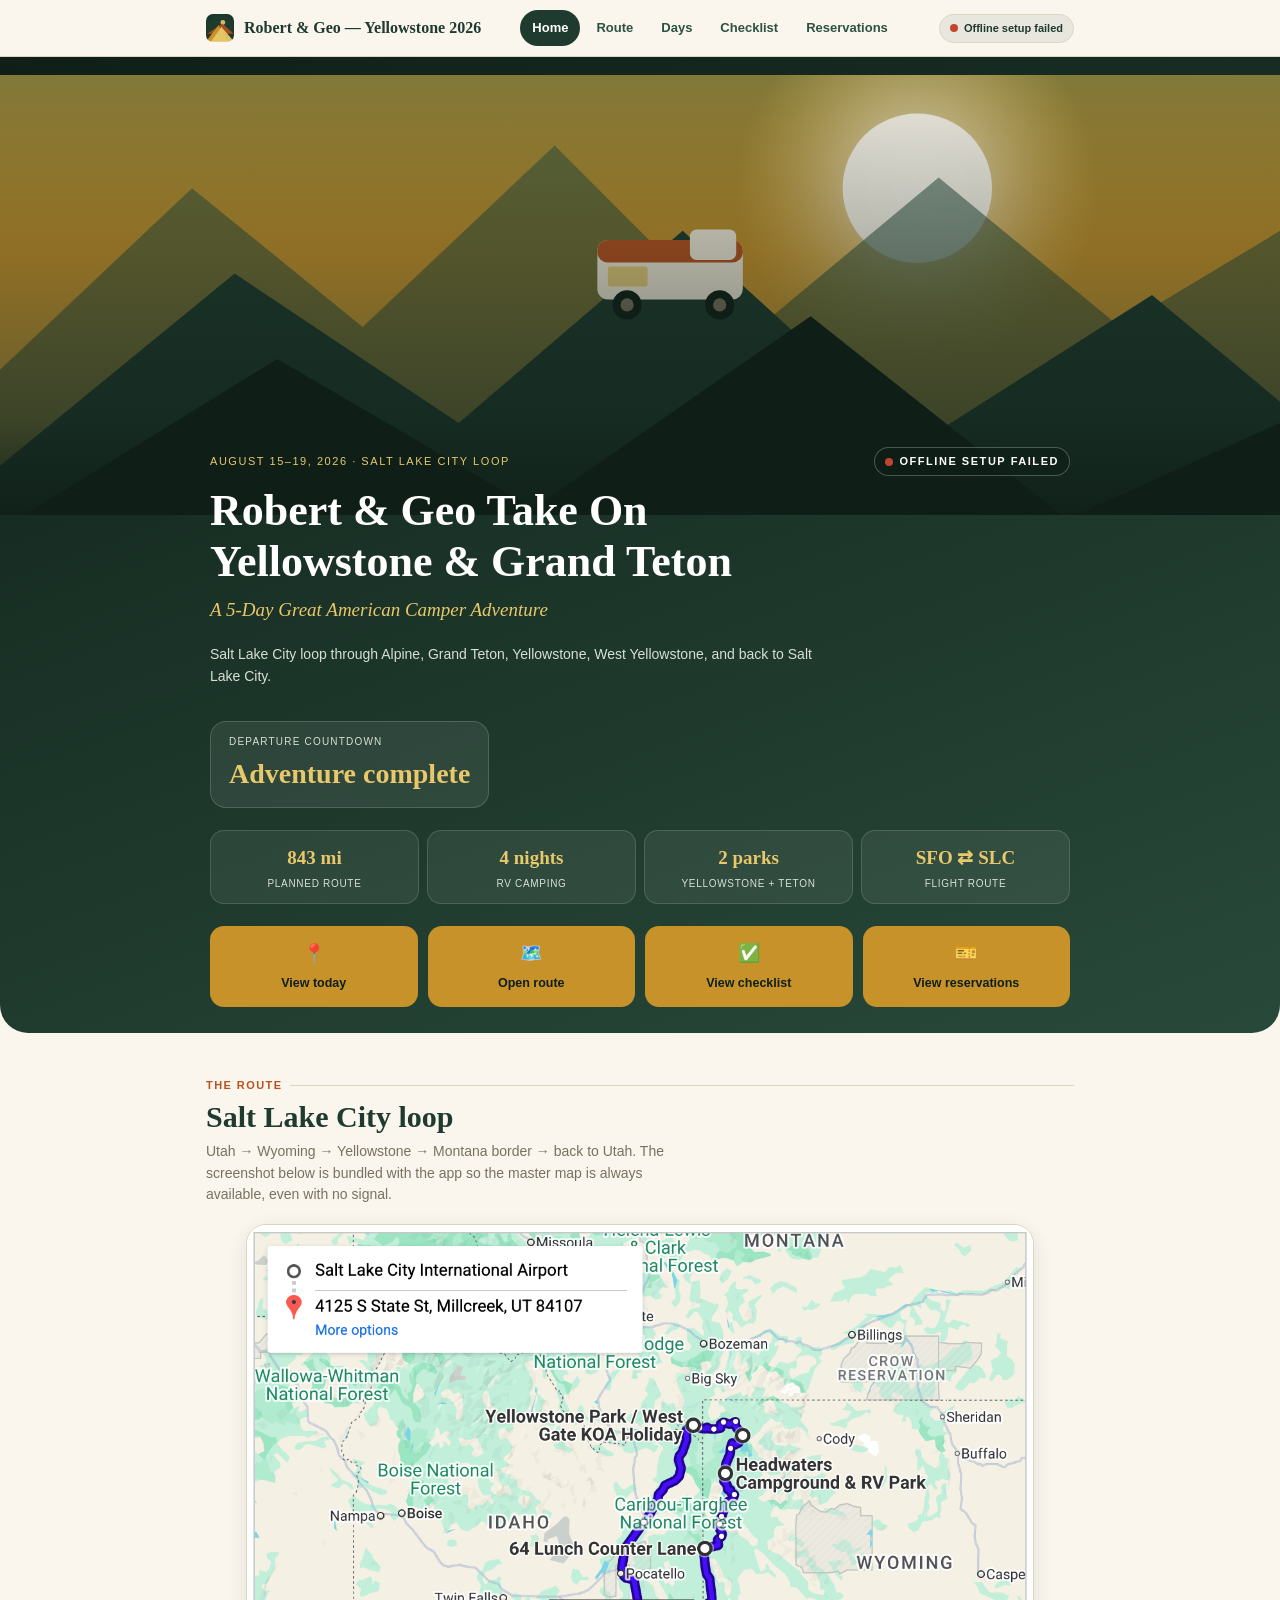
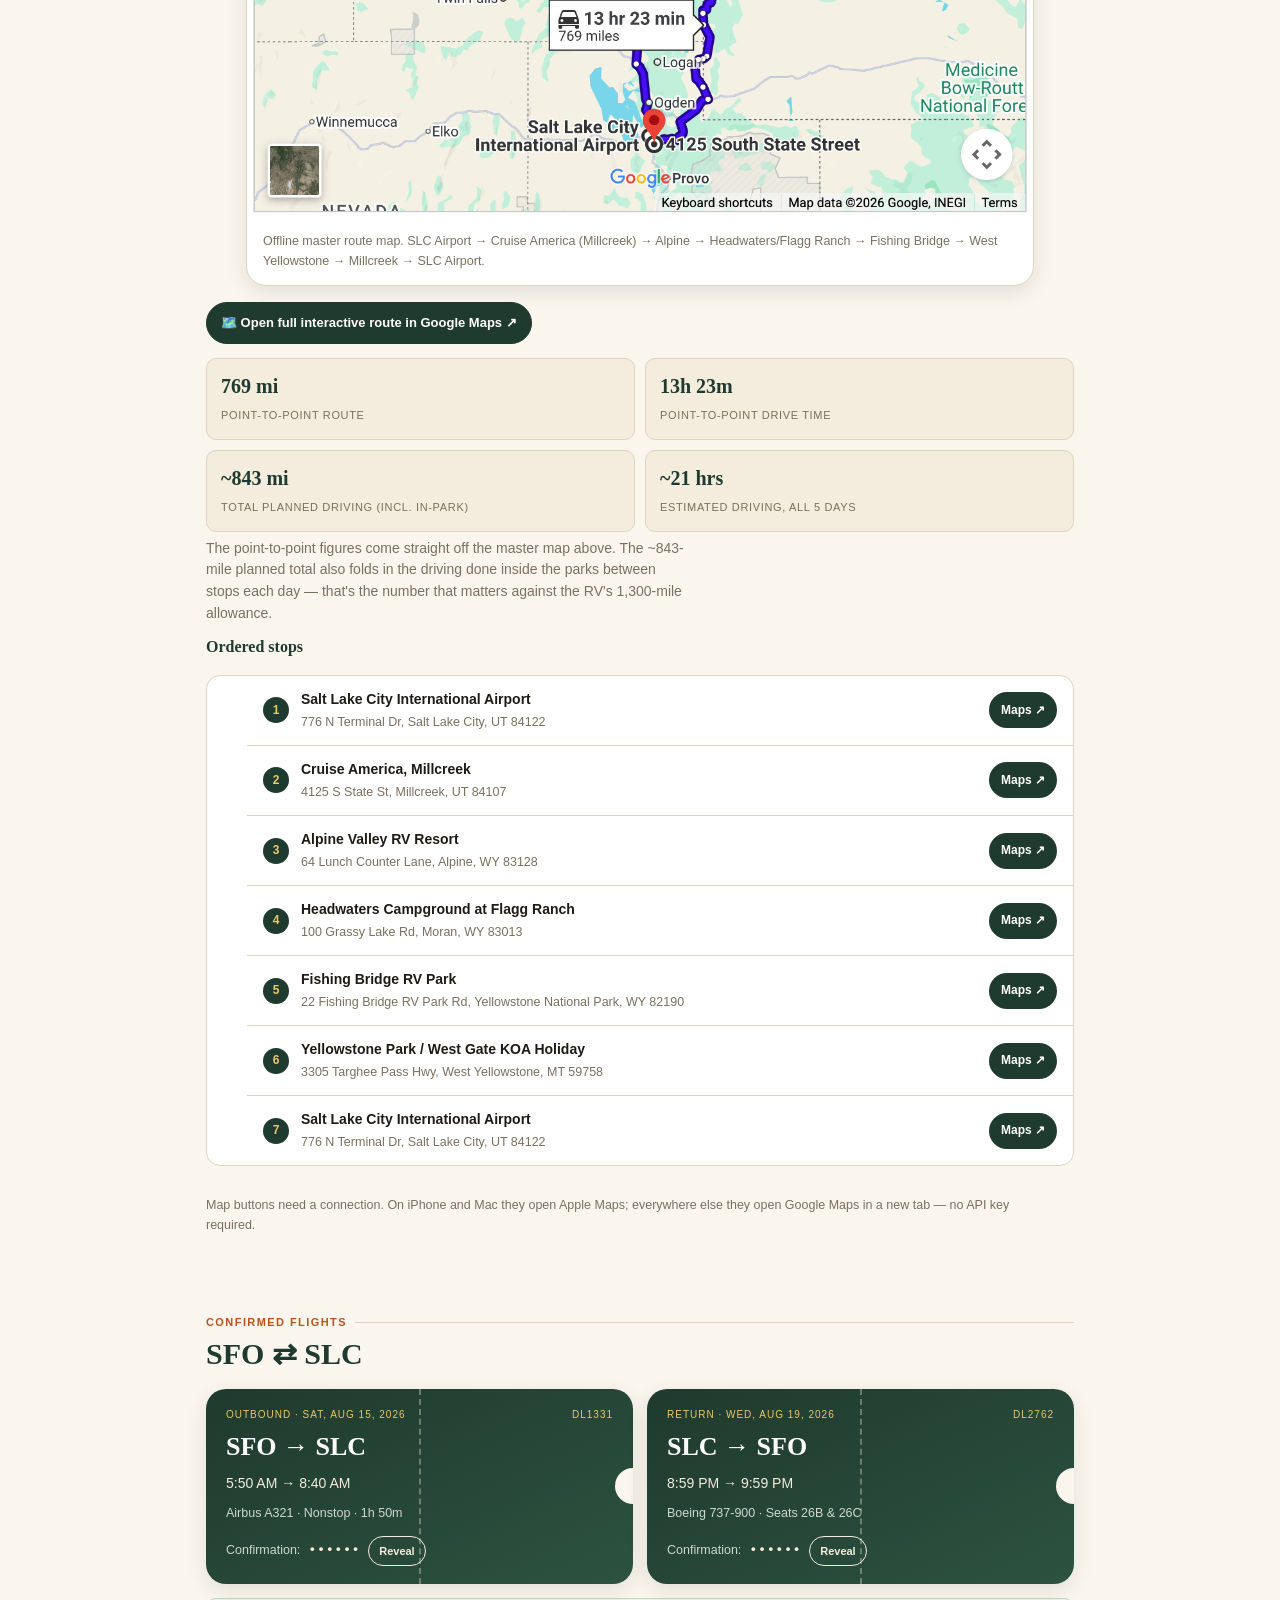
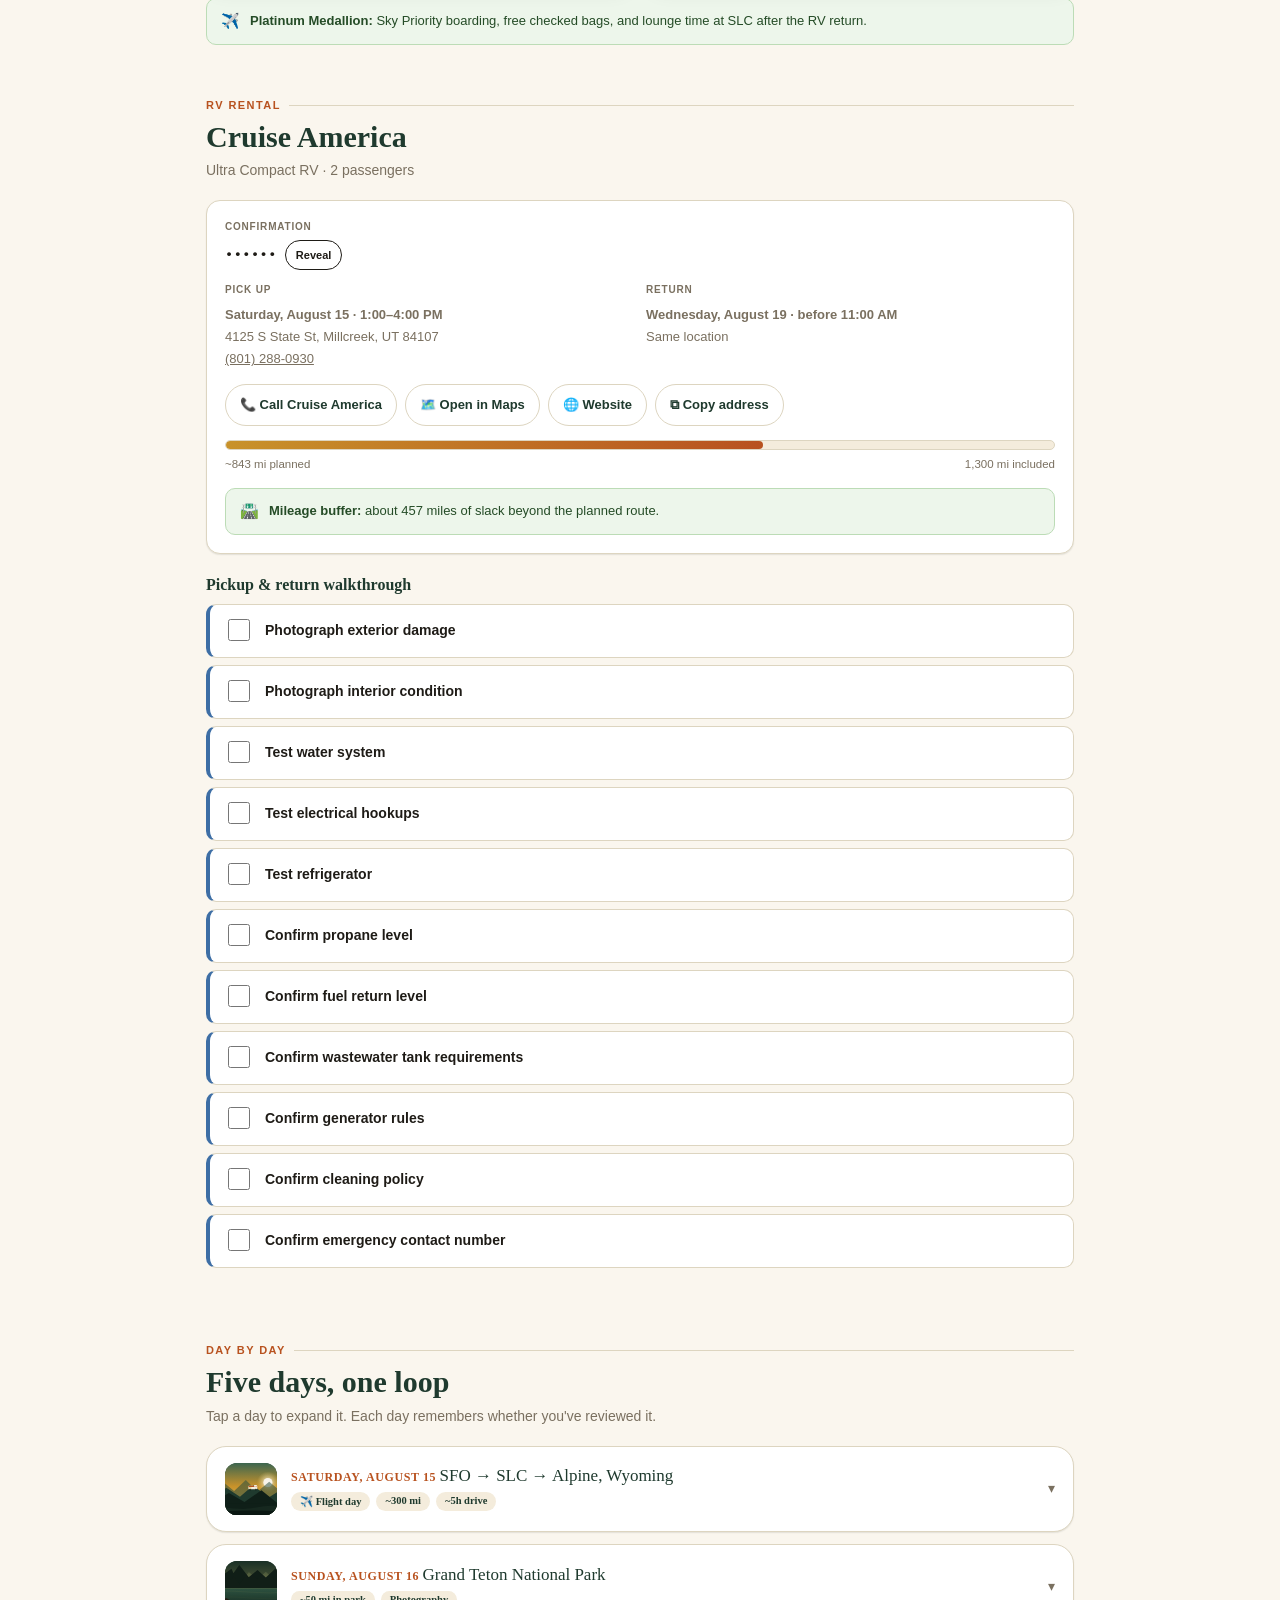
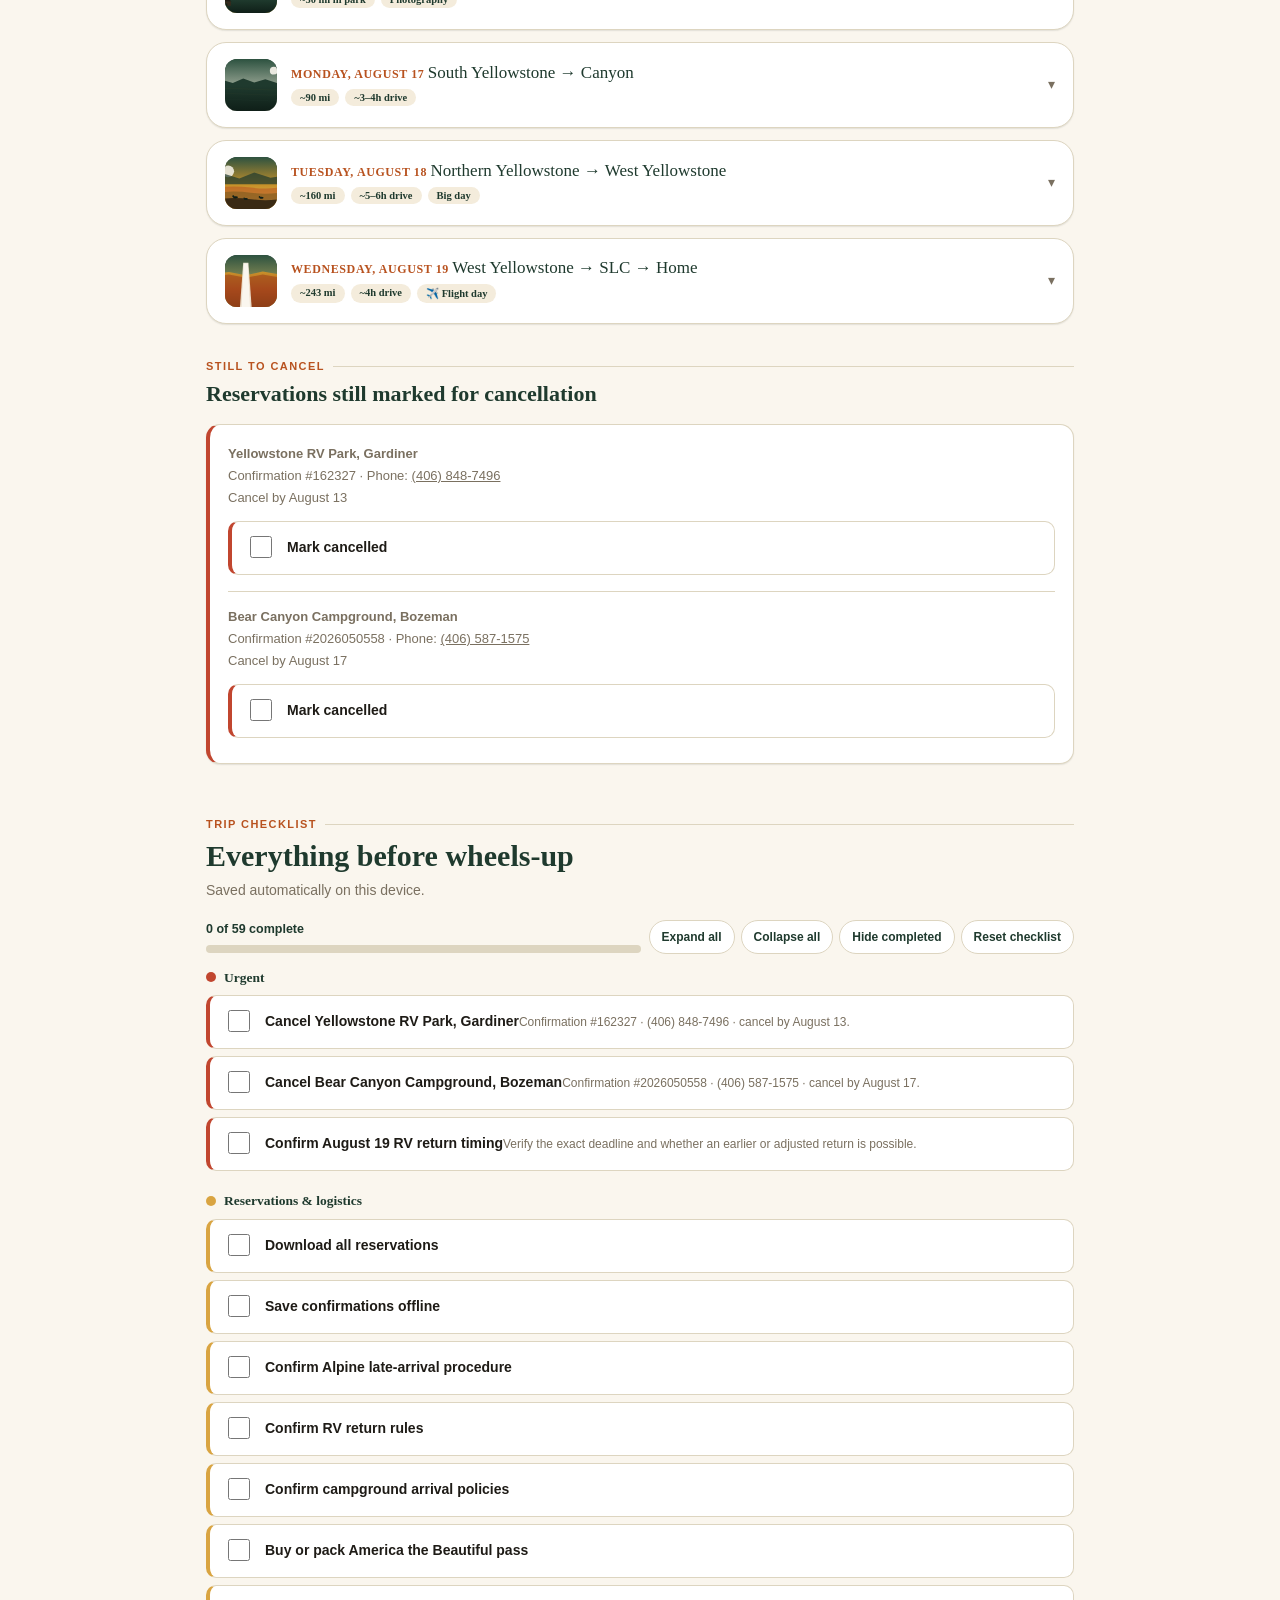
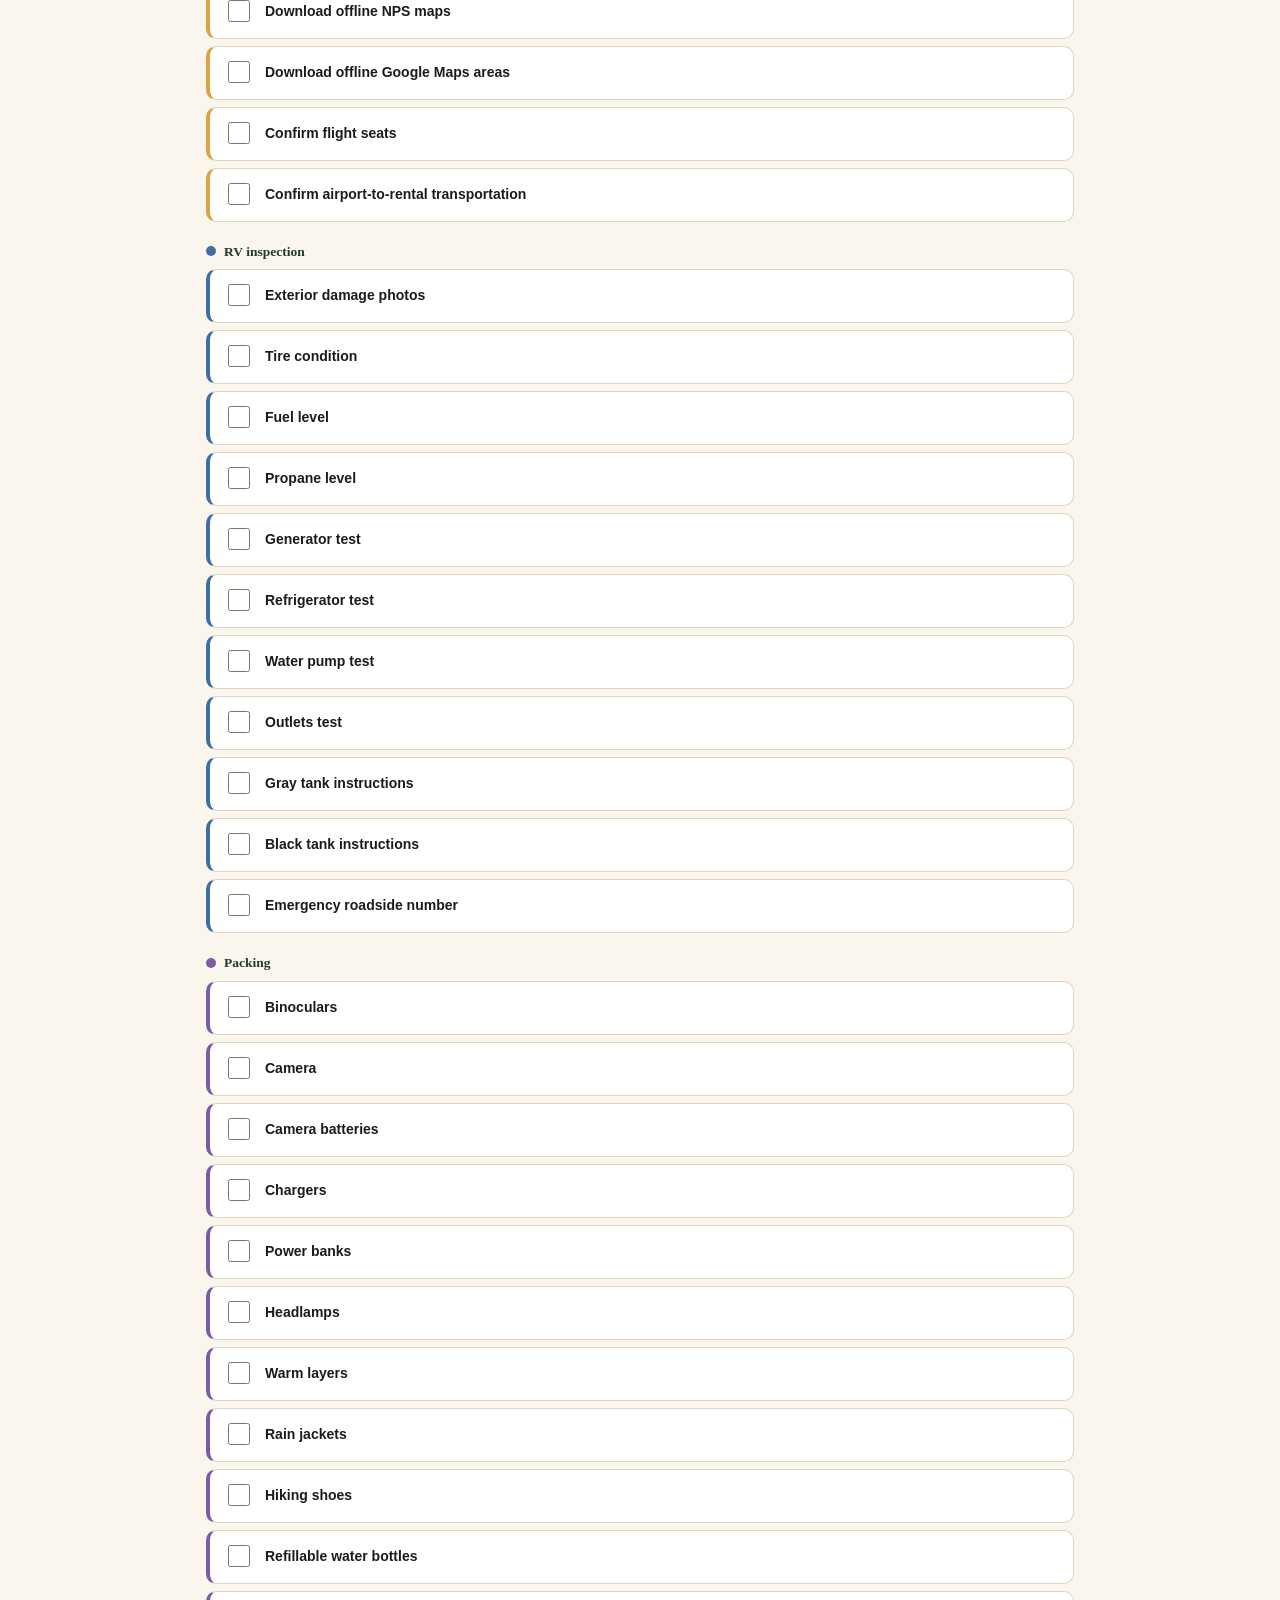
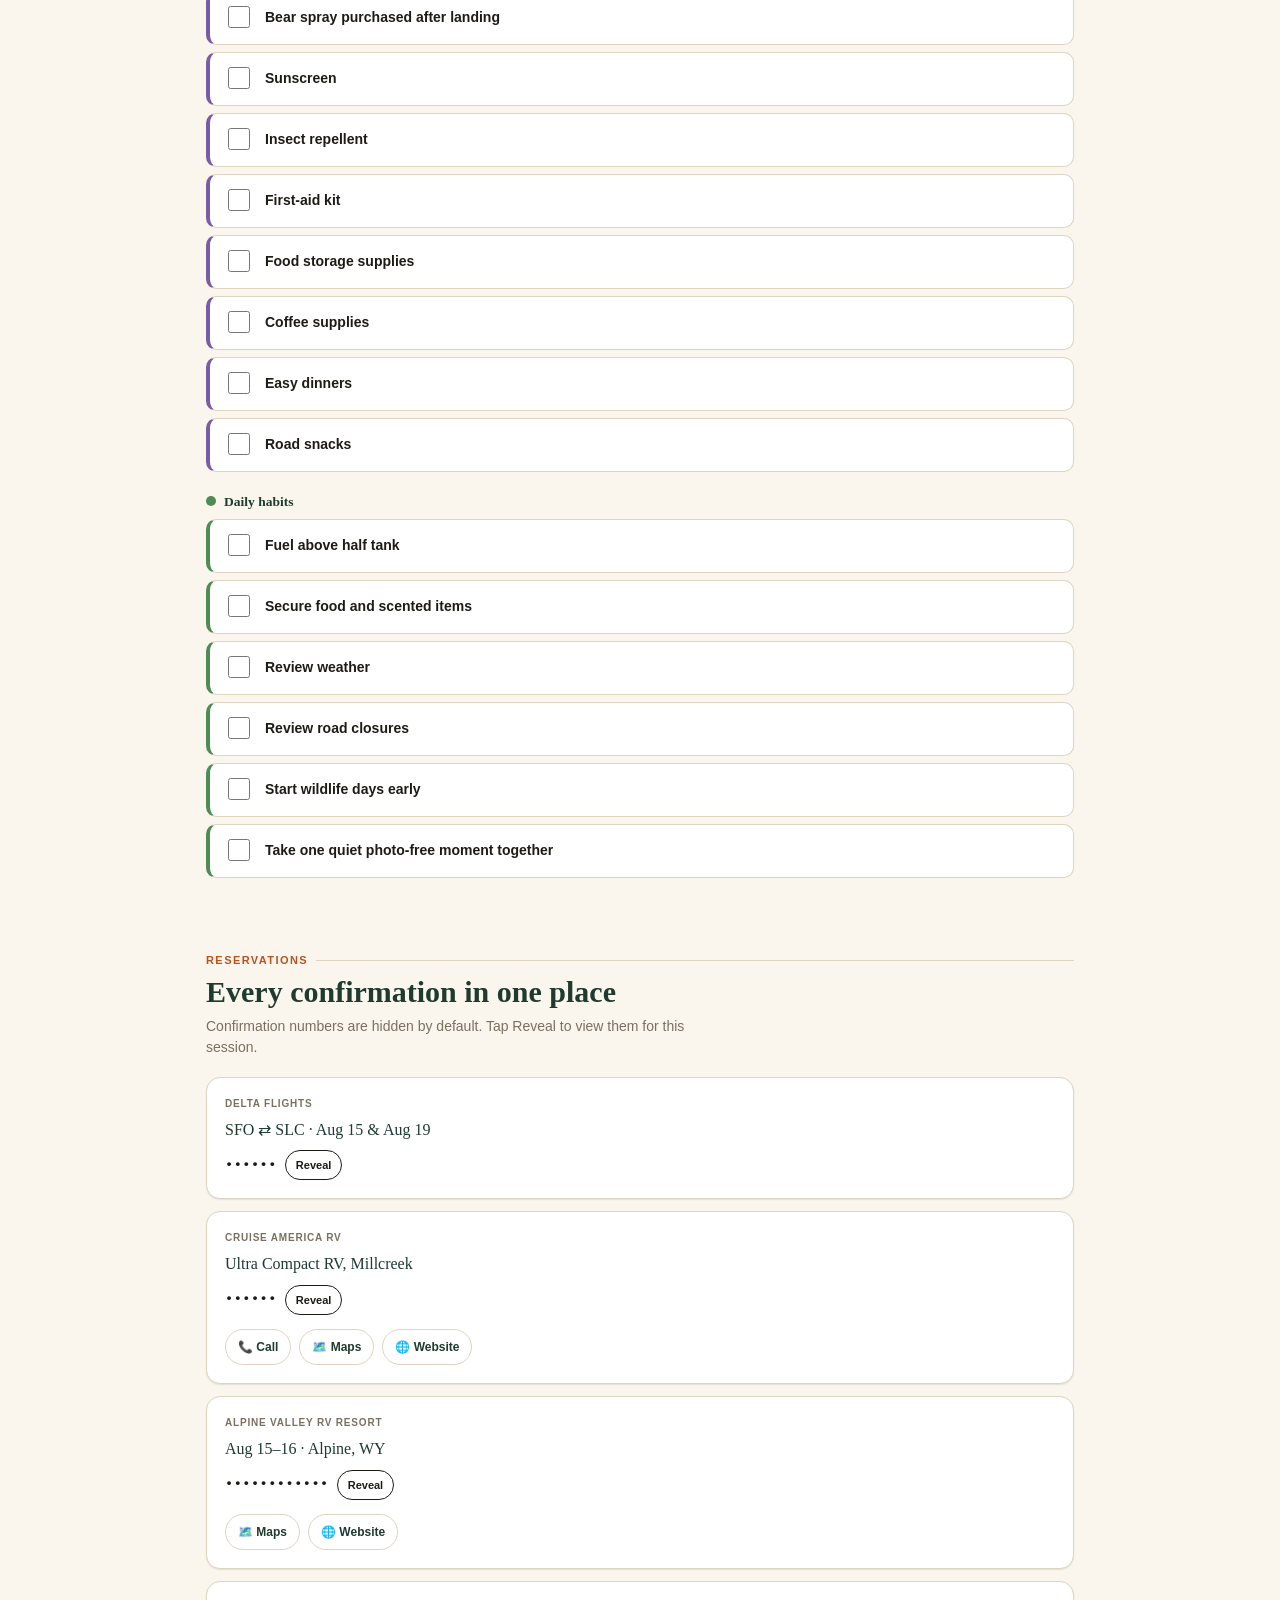
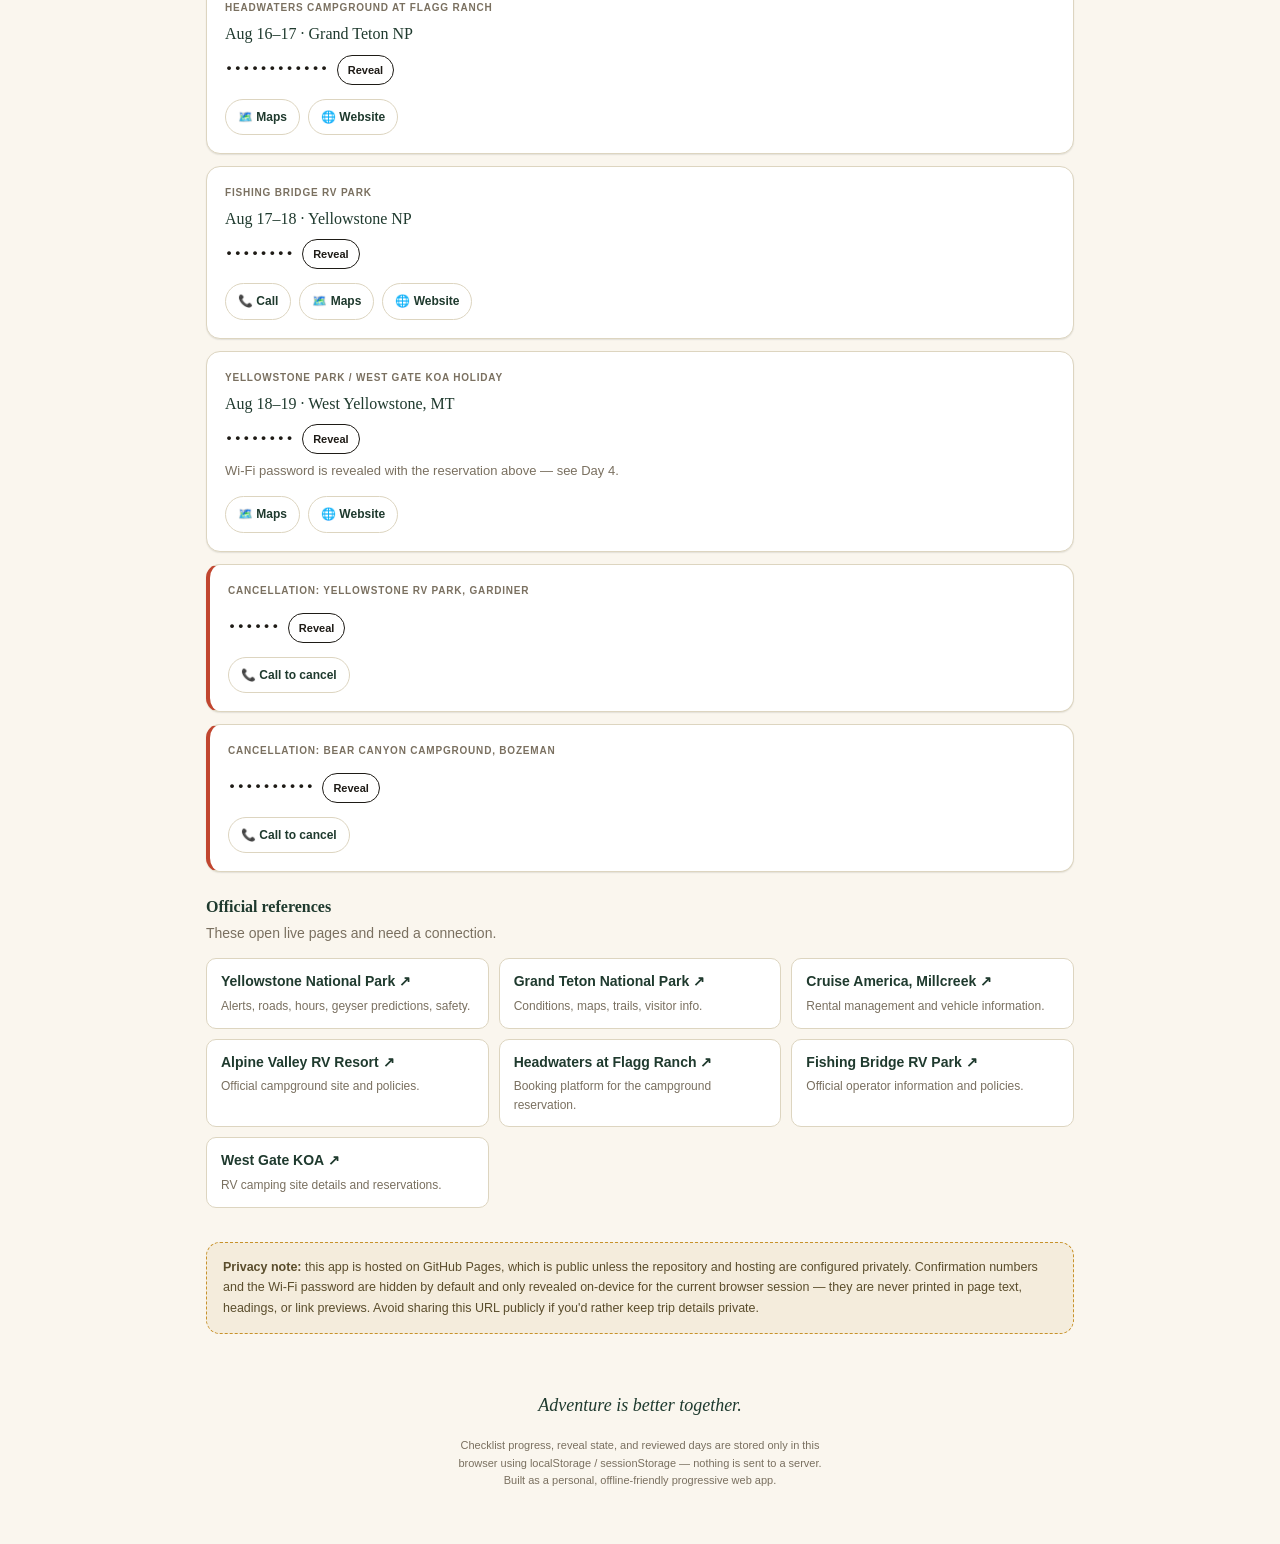
==== commit fde10030: "Hyperlink reservations, stops, and add full-route Google Maps link - Add official website links (Cru" ====
--- a/index.html
+++ b/index.html
@@ -96,6 +96,10 @@
         <figcaption class="map-caption">Offline master route map. SLC Airport → Cruise America (Millcreek) → Alpine → Headwaters/Flagg Ranch → Fishing Bridge → West Yellowstone → Millcreek → SLC Airport.</figcaption>
       </figure>
 
+      <div class="btn-row">
+        <a class="btn btn-primary" href="https://maps.app.goo.gl/ou1oV8q8UMfVM1W1A" target="_blank" rel="noopener">🗺️ Open full interactive route in Google Maps ↗</a>
+      </div>
+
       <div class="route-stats">
         <div class="route-stat"><b>769 mi</b><span>Point-to-point route</span></div>
         <div class="route-stat"><b>13h 23m</b><span>Point-to-point drive time</span></div>
@@ -200,6 +204,7 @@
         <div class="btn-row">
           <a class="btn" href="tel:+18012880930">📞 Call Cruise America</a>
           <a class="btn" data-maps-query="4125 S State St, Millcreek, UT 84107" href="https://www.google.com/maps/search/?api=1&amp;query=4125%20S%20State%20St%2C%20Millcreek%2C%20UT%2084107" target="_blank" rel="noopener">🗺️ Open in Maps</a>
+          <a class="btn" href="https://www.cruiseamerica.com/rv-rental-locations/utah/salt-lake-city" target="_blank" rel="noopener">🌐 Website</a>
           <button class="btn" data-copy-text="4125 S State St, Millcreek, UT 84107" type="button">⧉ Copy address</button>
         </div>
 
@@ -256,7 +261,7 @@
             <div class="info-block">
               <div class="info-block-label">Stay · confirmed</div>
               <div class="info-block-body">
-                <strong>Alpine Valley RV Resort</strong><br>
+                <a href="https://alpinevalleyresortwy.com/" target="_blank" rel="noopener"><strong>Alpine Valley RV Resort ↗</strong></a><br>
                 64 Lunch Counter Lane, Alpine, WY 83128<br>
                 Pull-through site · check-in after 2:00 PM · check-out 10:00 AM · no generators.
               </div>
@@ -275,6 +280,7 @@
 
             <div class="btn-row">
               <a class="btn btn-primary" data-maps-query="64 Lunch Counter Lane, Alpine, WY 83128" href="https://www.google.com/maps/search/?api=1&amp;query=64%20Lunch%20Counter%20Lane%2C%20Alpine%2C%20WY%2083128" target="_blank" rel="noopener">🗺️ Open in Maps</a>
+              <a class="btn" href="https://alpinevalleyresortwy.com/" target="_blank" rel="noopener">🌐 Website</a>
               <button class="btn" data-copy-text="64 Lunch Counter Lane, Alpine, WY 83128" type="button">⧉ Copy address</button>
               <button class="btn" data-mark-reviewed type="button">✓ Mark day reviewed</button>
             </div>
@@ -297,25 +303,25 @@
           </h3>
           <div class="day-body" id="day2-body" role="region" aria-labelledby="day2-header" hidden>
             <div class="timeline">
-              <div class="timeline-row"><div class="timeline-time">Early AM</div><div class="timeline-desc"><strong>Oxbow Bend</strong> for calm water, mountain reflections, and possible wildlife.</div></div>
-              <div class="timeline-row"><div class="timeline-time">Morning</div><div class="timeline-desc"><strong>Schwabacher Landing</strong>, then <strong>Mormon Row Historic District</strong> and the Moulton Barn.</div></div>
-              <div class="timeline-row"><div class="timeline-time">Midday</div><div class="timeline-desc"><strong>Jenny Lake</strong>: shore walk or boat to the Hidden Falls trail, depending on time and parking.</div></div>
-              <div class="timeline-row"><div class="timeline-time">Afternoon</div><div class="timeline-desc">Continue north on the John D. Rockefeller Jr. Memorial Parkway to Flagg Ranch.</div></div>
+              <div class="timeline-row"><div class="timeline-time">Early AM</div><div class="timeline-desc"><a class="loc-link" href="https://www.google.com/search?q=Oxbow%20Bend%2C%20Grand%20Teton%20National%20Park" target="_blank" rel="noopener"><strong>Oxbow Bend</strong></a> for calm water, mountain reflections, and possible wildlife.</div></div>
+              <div class="timeline-row"><div class="timeline-time">Morning</div><div class="timeline-desc"><a class="loc-link" href="https://www.google.com/search?q=Schwabacher%20Landing%2C%20Grand%20Teton%20National%20Park" target="_blank" rel="noopener"><strong>Schwabacher Landing</strong></a>, then <a class="loc-link" href="https://www.google.com/search?q=Mormon%20Row%20Historic%20District%2C%20Grand%20Teton%20National%20Park" target="_blank" rel="noopener"><strong>Mormon Row Historic District</strong></a> and the <a class="loc-link" href="https://www.google.com/search?q=Moulton%20Barn%2C%20Grand%20Teton%20National%20Park" target="_blank" rel="noopener">Moulton Barn</a>.</div></div>
+              <div class="timeline-row"><div class="timeline-time">Midday</div><div class="timeline-desc"><a class="loc-link" href="https://www.google.com/search?q=Jenny%20Lake%2C%20Grand%20Teton%20National%20Park" target="_blank" rel="noopener"><strong>Jenny Lake</strong></a>: shore walk or boat to the <a class="loc-link" href="https://www.google.com/search?q=Hidden%20Falls%2C%20Grand%20Teton%20National%20Park" target="_blank" rel="noopener">Hidden Falls</a> trail, depending on time and parking.</div></div>
+              <div class="timeline-row"><div class="timeline-time">Afternoon</div><div class="timeline-desc">Continue north on the <a class="loc-link" href="https://www.google.com/search?q=John%20D.%20Rockefeller%20Jr.%20Memorial%20Parkway" target="_blank" rel="noopener">John D. Rockefeller Jr. Memorial Parkway</a> to Flagg Ranch.</div></div>
             </div>
 
             <div class="highlight-chips">
-              <span class="chip">Oxbow Bend</span><span class="chip">Schwabacher Landing</span><span class="chip">Mormon Row</span><span class="chip">Moulton Barn</span><span class="chip">Jenny Lake</span><span class="chip">Hidden Falls (optional)</span><span class="chip">Rockefeller Parkway</span>
+              <a class="chip" href="https://www.google.com/search?q=Oxbow%20Bend%2C%20Grand%20Teton%20National%20Park" target="_blank" rel="noopener">Oxbow Bend</a><a class="chip" href="https://www.google.com/search?q=Schwabacher%20Landing%2C%20Grand%20Teton%20National%20Park" target="_blank" rel="noopener">Schwabacher Landing</a><a class="chip" href="https://www.google.com/search?q=Mormon%20Row%20Historic%20District%2C%20Grand%20Teton%20National%20Park" target="_blank" rel="noopener">Mormon Row</a><a class="chip" href="https://www.google.com/search?q=Moulton%20Barn%2C%20Grand%20Teton%20National%20Park" target="_blank" rel="noopener">Moulton Barn</a><a class="chip" href="https://www.google.com/search?q=Jenny%20Lake%2C%20Grand%20Teton%20National%20Park" target="_blank" rel="noopener">Jenny Lake</a><a class="chip" href="https://www.google.com/search?q=Hidden%20Falls%2C%20Grand%20Teton%20National%20Park" target="_blank" rel="noopener">Hidden Falls (optional)</a><a class="chip" href="https://www.google.com/search?q=John%20D.%20Rockefeller%20Jr.%20Memorial%20Parkway" target="_blank" rel="noopener">Rockefeller Parkway</a>
             </div>
 
             <div class="trail-note">
               <span class="trail-note-label">From the trail</span>
-              Oxbow Bend is best at dawn — the light is soft and the river is calm. Schwabacher Landing is just south on US-89. Mormon Row is one of the most-photographed spots in America — the Moulton Barn framed by the Teton range is extraordinary. Sequence these stops south-to-north so the drive to Flagg Ranch flows naturally.
+              <a class="loc-link" href="https://www.google.com/search?q=Oxbow%20Bend%2C%20Grand%20Teton%20National%20Park" target="_blank" rel="noopener">Oxbow Bend</a> is best at dawn — the light is soft and the river is calm. <a class="loc-link" href="https://www.google.com/search?q=Schwabacher%20Landing%2C%20Grand%20Teton%20National%20Park" target="_blank" rel="noopener">Schwabacher Landing</a> is just south on US-89. <a class="loc-link" href="https://www.google.com/search?q=Mormon%20Row%20Historic%20District%2C%20Grand%20Teton%20National%20Park" target="_blank" rel="noopener">Mormon Row</a> is one of the most-photographed spots in America — the <a class="loc-link" href="https://www.google.com/search?q=Moulton%20Barn%2C%20Grand%20Teton%20National%20Park" target="_blank" rel="noopener">Moulton Barn</a> framed by the Teton range is extraordinary. Sequence these stops south-to-north so the drive to Flagg Ranch flows naturally.
             </div>
 
             <div class="info-block">
               <div class="info-block-label">Stay · confirmed</div>
               <div class="info-block-body">
-                <strong>Headwaters Campground at Flagg Ranch</strong><br>
+                <a href="https://www.recreation.gov/camping/campgrounds/258832" target="_blank" rel="noopener"><strong>Headwaters Campground at Flagg Ranch ↗</strong></a><br>
                 Grand Teton National Park<br>
                 100 Grassy Lake Rd, Moran, WY 83013<br>
                 Site 317, 300s · water, sewer, 50A electric · check-in 2:00 PM · check-out 11:00 AM.
@@ -335,6 +341,7 @@
 
             <div class="btn-row">
               <a class="btn btn-primary" data-maps-query="100 Grassy Lake Rd, Moran, WY 83013" href="https://www.google.com/maps/search/?api=1&amp;query=100%20Grassy%20Lake%20Rd%2C%20Moran%2C%20WY%2083013" target="_blank" rel="noopener">🗺️ Open in Maps</a>
+              <a class="btn" href="https://www.recreation.gov/camping/campgrounds/258832" target="_blank" rel="noopener">🌐 Website</a>
               <button class="btn" data-copy-text="100 Grassy Lake Rd, Moran, WY 83013" type="button">⧉ Copy address</button>
               <button class="btn" data-mark-reviewed type="button">✓ Mark day reviewed</button>
             </div>
@@ -357,25 +364,25 @@
           </h3>
           <div class="day-body" id="day3-body" role="region" aria-labelledby="day3-header" hidden>
             <div class="timeline">
-              <div class="timeline-row"><div class="timeline-time">Morning</div><div class="timeline-desc">Enter through Yellowstone's South Entrance; stop at <strong>Lewis Falls</strong>.</div></div>
-              <div class="timeline-row"><div class="timeline-time">Late AM</div><div class="timeline-desc"><strong>West Thumb Geyser Basin</strong> at the edge of Yellowstone Lake.</div></div>
-              <div class="timeline-row"><div class="timeline-time">Midday</div><div class="timeline-desc">Yellowstone Lake and <strong>Mud Volcano</strong>.</div></div>
-              <div class="timeline-row"><div class="timeline-time">Afternoon</div><div class="timeline-desc"><strong>Hayden Valley</strong> for bison and wildlife; continue to Canyon for Artist Point and the Lower Falls overlooks.</div></div>
+              <div class="timeline-row"><div class="timeline-time">Morning</div><div class="timeline-desc">Enter through Yellowstone's <a class="loc-link" href="https://www.google.com/search?q=South%20Entrance%2C%20Yellowstone%20National%20Park" target="_blank" rel="noopener">South Entrance</a>; stop at <a class="loc-link" href="https://www.google.com/search?q=Lewis%20Falls%2C%20Yellowstone%20National%20Park" target="_blank" rel="noopener"><strong>Lewis Falls</strong></a>.</div></div>
+              <div class="timeline-row"><div class="timeline-time">Late AM</div><div class="timeline-desc"><a class="loc-link" href="https://www.google.com/search?q=West%20Thumb%20Geyser%20Basin%2C%20Yellowstone%20National%20Park" target="_blank" rel="noopener"><strong>West Thumb Geyser Basin</strong></a> at the edge of Yellowstone Lake.</div></div>
+              <div class="timeline-row"><div class="timeline-time">Midday</div><div class="timeline-desc"><a class="loc-link" href="https://www.google.com/search?q=Yellowstone%20Lake" target="_blank" rel="noopener">Yellowstone Lake</a> and <a class="loc-link" href="https://www.google.com/search?q=Mud%20Volcano%2C%20Yellowstone%20National%20Park" target="_blank" rel="noopener"><strong>Mud Volcano</strong></a>.</div></div>
+              <div class="timeline-row"><div class="timeline-time">Afternoon</div><div class="timeline-desc"><a class="loc-link" href="https://www.google.com/search?q=Hayden%20Valley%2C%20Yellowstone%20National%20Park" target="_blank" rel="noopener"><strong>Hayden Valley</strong></a> for bison and wildlife; continue to Canyon for <a class="loc-link" href="https://www.google.com/search?q=Artist%20Point%2C%20Yellowstone%20National%20Park" target="_blank" rel="noopener">Artist Point</a> and the <a class="loc-link" href="https://www.google.com/search?q=Lower%20Falls%2C%20Yellowstone%20National%20Park" target="_blank" rel="noopener">Lower Falls</a> overlooks.</div></div>
             </div>
 
             <div class="highlight-chips">
-              <span class="chip">South Entrance</span><span class="chip">Lewis Falls</span><span class="chip">West Thumb Geyser Basin</span><span class="chip">Yellowstone Lake</span><span class="chip">Mud Volcano</span><span class="chip">Hayden Valley</span><span class="chip">Artist Point</span><span class="chip">Lower Falls</span><span class="chip">Canyon area</span>
+              <a class="chip" href="https://www.google.com/search?q=South%20Entrance%2C%20Yellowstone%20National%20Park" target="_blank" rel="noopener">South Entrance</a><a class="chip" href="https://www.google.com/search?q=Lewis%20Falls%2C%20Yellowstone%20National%20Park" target="_blank" rel="noopener">Lewis Falls</a><a class="chip" href="https://www.google.com/search?q=West%20Thumb%20Geyser%20Basin%2C%20Yellowstone%20National%20Park" target="_blank" rel="noopener">West Thumb Geyser Basin</a><a class="chip" href="https://www.google.com/search?q=Yellowstone%20Lake" target="_blank" rel="noopener">Yellowstone Lake</a><a class="chip" href="https://www.google.com/search?q=Mud%20Volcano%2C%20Yellowstone%20National%20Park" target="_blank" rel="noopener">Mud Volcano</a><a class="chip" href="https://www.google.com/search?q=Hayden%20Valley%2C%20Yellowstone%20National%20Park" target="_blank" rel="noopener">Hayden Valley</a><a class="chip" href="https://www.google.com/search?q=Artist%20Point%2C%20Yellowstone%20National%20Park" target="_blank" rel="noopener">Artist Point</a><a class="chip" href="https://www.google.com/search?q=Lower%20Falls%2C%20Yellowstone%20National%20Park" target="_blank" rel="noopener">Lower Falls</a><a class="chip" href="https://www.google.com/search?q=Canyon%20Village%2C%20Yellowstone%20National%20Park" target="_blank" rel="noopener">Canyon area</a>
             </div>
 
             <div class="trail-note">
               <span class="trail-note-label">From the trail</span>
-              West Thumb Geyser Basin is directly on your route after the South Entrance — geysers sitting at the lake edge is a genuinely strange and beautiful sight. Don't skip it. Artist Point at Canyon is the signature overlook: the Grand Canyon of the Yellowstone with its vivid orange and yellow canyon walls dropping to the Lower Falls. The rainbow in the mist is visible in morning light.
+              <a class="loc-link" href="https://www.google.com/search?q=West%20Thumb%20Geyser%20Basin%2C%20Yellowstone%20National%20Park" target="_blank" rel="noopener">West Thumb Geyser Basin</a> is directly on your route after the <a class="loc-link" href="https://www.google.com/search?q=South%20Entrance%2C%20Yellowstone%20National%20Park" target="_blank" rel="noopener">South Entrance</a> — geysers sitting at the lake edge is a genuinely strange and beautiful sight. Don't skip it. <a class="loc-link" href="https://www.google.com/search?q=Artist%20Point%2C%20Yellowstone%20National%20Park" target="_blank" rel="noopener">Artist Point</a> at Canyon is the signature overlook: the Grand Canyon of the Yellowstone with its vivid orange and yellow canyon walls dropping to the <a class="loc-link" href="https://www.google.com/search?q=Lower%20Falls%2C%20Yellowstone%20National%20Park" target="_blank" rel="noopener">Lower Falls</a>. The rainbow in the mist is visible in morning light.
             </div>
 
             <div class="info-block">
               <div class="info-block-label">Stay · confirmed</div>
               <div class="info-block-body">
-                <strong>Fishing Bridge RV Park</strong><br>
+                <a href="https://www.yellowstonenationalparklodges.com/lodgings/campground/fishing-bridge-rv-park/" target="_blank" rel="noopener"><strong>Fishing Bridge RV Park ↗</strong></a><br>
                 22 Fishing Bridge RV Park Rd, Yellowstone National Park, WY 82190<br>
                 RV only · 30 ft max · check-in after 1:00 PM · check-out 11:00 AM · <a href="tel:+13073447311">(307) 344-7311</a>
               </div>
@@ -395,6 +402,7 @@
             <div class="btn-row">
               <a class="btn btn-primary" data-maps-query="22 Fishing Bridge RV Park Rd, Yellowstone National Park, WY 82190" href="https://www.google.com/maps/search/?api=1&amp;query=22%20Fishing%20Bridge%20RV%20Park%20Rd%2C%20Yellowstone%20National%20Park%2C%20WY%2082190" target="_blank" rel="noopener">🗺️ Open in Maps</a>
               <a class="btn" href="tel:+13073447311">📞 Call campground</a>
+              <a class="btn" href="https://www.yellowstonenationalparklodges.com/lodgings/campground/fishing-bridge-rv-park/" target="_blank" rel="noopener">🌐 Website</a>
               <button class="btn" data-copy-text="22 Fishing Bridge RV Park Rd, Yellowstone National Park, WY 82190" type="button">⧉ Copy address</button>
               <button class="btn" data-mark-reviewed type="button">✓ Mark day reviewed</button>
             </div>
@@ -418,19 +426,19 @@
           <div class="day-body" id="day4-body" role="region" aria-labelledby="day4-header" hidden>
             <div class="timeline">
               <div class="timeline-row"><div class="timeline-time">7:00 AM</div><div class="timeline-desc">Leave Fishing Bridge early — this is the big day.</div></div>
-              <div class="timeline-row"><div class="timeline-time">Morning</div><div class="timeline-desc"><strong>Tower Fall</strong>, then <strong>Lamar Valley</strong>. Drive slowly and allow for wildlife traffic.</div></div>
-              <div class="timeline-row"><div class="timeline-time">Midday</div><div class="timeline-desc"><strong>Mammoth Hot Springs</strong>: lower terraces and, if time permits, the upper terrace loop.</div></div>
-              <div class="timeline-row"><div class="timeline-time">Afternoon</div><div class="timeline-desc"><strong>Norris Geyser Basin</strong>, <strong>Old Faithful</strong>, and <strong>Grand Prismatic Spring</strong> via the Fairy Falls overlook.</div></div>
-              <div class="timeline-row"><div class="timeline-time">Evening</div><div class="timeline-desc">Optional Firehole Lake Drive, then exit through the West Entrance.</div></div>
+              <div class="timeline-row"><div class="timeline-time">Morning</div><div class="timeline-desc"><a class="loc-link" href="https://www.google.com/search?q=Tower%20Fall%2C%20Yellowstone%20National%20Park" target="_blank" rel="noopener"><strong>Tower Fall</strong></a>, then <a class="loc-link" href="https://www.google.com/search?q=Lamar%20Valley%2C%20Yellowstone%20National%20Park" target="_blank" rel="noopener"><strong>Lamar Valley</strong></a>. Drive slowly and allow for wildlife traffic.</div></div>
+              <div class="timeline-row"><div class="timeline-time">Midday</div><div class="timeline-desc"><a class="loc-link" href="https://www.google.com/search?q=Mammoth%20Hot%20Springs%2C%20Yellowstone%20National%20Park" target="_blank" rel="noopener"><strong>Mammoth Hot Springs</strong></a>: lower terraces and, if time permits, the upper terrace loop.</div></div>
+              <div class="timeline-row"><div class="timeline-time">Afternoon</div><div class="timeline-desc"><a class="loc-link" href="https://www.google.com/search?q=Norris%20Geyser%20Basin%2C%20Yellowstone%20National%20Park" target="_blank" rel="noopener"><strong>Norris Geyser Basin</strong></a>, <a class="loc-link" href="https://www.google.com/search?q=Old%20Faithful%2C%20Yellowstone%20National%20Park" target="_blank" rel="noopener"><strong>Old Faithful</strong></a>, and <a class="loc-link" href="https://www.google.com/search?q=Grand%20Prismatic%20Spring%2C%20Yellowstone%20National%20Park" target="_blank" rel="noopener"><strong>Grand Prismatic Spring</strong></a> via the <a class="loc-link" href="https://www.google.com/search?q=Fairy%20Falls%20Overlook%2C%20Yellowstone%20National%20Park" target="_blank" rel="noopener">Fairy Falls overlook</a>.</div></div>
+              <div class="timeline-row"><div class="timeline-time">Evening</div><div class="timeline-desc">Optional <a class="loc-link" href="https://www.google.com/search?q=Firehole%20Lake%20Drive%2C%20Yellowstone%20National%20Park" target="_blank" rel="noopener">Firehole Lake Drive</a>, then exit through the <a class="loc-link" href="https://www.google.com/search?q=West%20Entrance%2C%20Yellowstone%20National%20Park" target="_blank" rel="noopener">West Entrance</a>.</div></div>
             </div>
 
             <div class="highlight-chips">
-              <span class="chip">Tower Fall</span><span class="chip">Lamar Valley</span><span class="chip">Mammoth Hot Springs</span><span class="chip">Norris Geyser Basin</span><span class="chip">Porcelain Basin</span><span class="chip">Old Faithful</span><span class="chip">Grand Prismatic Spring</span><span class="chip">Fairy Falls overlook</span><span class="chip">Firehole Lake Drive (optional)</span><span class="chip">West Entrance</span>
+              <a class="chip" href="https://www.google.com/search?q=Tower%20Fall%2C%20Yellowstone%20National%20Park" target="_blank" rel="noopener">Tower Fall</a><a class="chip" href="https://www.google.com/search?q=Lamar%20Valley%2C%20Yellowstone%20National%20Park" target="_blank" rel="noopener">Lamar Valley</a><a class="chip" href="https://www.google.com/search?q=Mammoth%20Hot%20Springs%2C%20Yellowstone%20National%20Park" target="_blank" rel="noopener">Mammoth Hot Springs</a><a class="chip" href="https://www.google.com/search?q=Norris%20Geyser%20Basin%2C%20Yellowstone%20National%20Park" target="_blank" rel="noopener">Norris Geyser Basin</a><a class="chip" href="https://www.google.com/search?q=Porcelain%20Basin%2C%20Yellowstone%20National%20Park" target="_blank" rel="noopener">Porcelain Basin</a><a class="chip" href="https://www.google.com/search?q=Old%20Faithful%2C%20Yellowstone%20National%20Park" target="_blank" rel="noopener">Old Faithful</a><a class="chip" href="https://www.google.com/search?q=Grand%20Prismatic%20Spring%2C%20Yellowstone%20National%20Park" target="_blank" rel="noopener">Grand Prismatic Spring</a><a class="chip" href="https://www.google.com/search?q=Fairy%20Falls%20Overlook%2C%20Yellowstone%20National%20Park" target="_blank" rel="noopener">Fairy Falls overlook</a><a class="chip" href="https://www.google.com/search?q=Firehole%20Lake%20Drive%2C%20Yellowstone%20National%20Park" target="_blank" rel="noopener">Firehole Lake Drive (optional)</a><a class="chip" href="https://www.google.com/search?q=West%20Entrance%2C%20Yellowstone%20National%20Park" target="_blank" rel="noopener">West Entrance</a>
             </div>
 
             <div class="trail-note">
               <span class="trail-note-label">From the trail</span>
-              Leave Fishing Bridge by 7 AM — this is the big day. Lamar Valley bison will stop your vehicle; build buffer time. For Grand Prismatic, the Fairy Falls overlook is the classic aerial view — the boardwalk at lake level doesn't show the colors at all. Norris Geyser Basin is often skipped but is the hottest, most active area in the park: the Porcelain Basin loop is 800 meters and unmissable.
+              Leave Fishing Bridge by 7 AM — this is the big day. <a class="loc-link" href="https://www.google.com/search?q=Lamar%20Valley%2C%20Yellowstone%20National%20Park" target="_blank" rel="noopener">Lamar Valley</a> bison will stop your vehicle; build buffer time. For Grand Prismatic, the <a class="loc-link" href="https://www.google.com/search?q=Fairy%20Falls%20Overlook%2C%20Yellowstone%20National%20Park" target="_blank" rel="noopener">Fairy Falls overlook</a> is the classic aerial view — the boardwalk at lake level doesn't show the colors at all. <a class="loc-link" href="https://www.google.com/search?q=Norris%20Geyser%20Basin%2C%20Yellowstone%20National%20Park" target="_blank" rel="noopener">Norris Geyser Basin</a> is often skipped but is the hottest, most active area in the park: the <a class="loc-link" href="https://www.google.com/search?q=Porcelain%20Basin%2C%20Yellowstone%20National%20Park" target="_blank" rel="noopener">Porcelain Basin</a> loop is 800 meters and unmissable.
             </div>
 
             <div class="mini-gallery">
@@ -449,7 +457,7 @@
             <div class="info-block">
               <div class="info-block-label">Stay · confirmed</div>
               <div class="info-block-body">
-                <strong>Yellowstone Park / West Gate KOA Holiday</strong><br>
+                <a href="https://koa.com/campgrounds/yellowstone-park/site-type/rv-camping-sites/" target="_blank" rel="noopener"><strong>Yellowstone Park / West Gate KOA Holiday ↗</strong></a><br>
                 3305 Targhee Pass Highway, 6 miles West on US-20, West Yellowstone, MT 59758<br>
                 Back-in site · 30/20A water/electric · check-in 1:00 PM · check-out 11:00 AM.
               </div>
@@ -476,6 +484,7 @@
 
             <div class="btn-row">
               <a class="btn btn-primary" data-maps-query="3305 Targhee Pass Highway, West Yellowstone, MT 59758" href="https://www.google.com/maps/search/?api=1&amp;query=3305%20Targhee%20Pass%20Highway%2C%20West%20Yellowstone%2C%20MT%2059758" target="_blank" rel="noopener">🗺️ Open in Maps</a>
+              <a class="btn" href="https://koa.com/campgrounds/yellowstone-park/site-type/rv-camping-sites/" target="_blank" rel="noopener">🌐 Website</a>
               <button class="btn" data-copy-text="3305 Targhee Pass Highway, West Yellowstone, MT 59758" type="button">⧉ Copy address</button>
               <button class="btn" data-mark-reviewed type="button">✓ Mark day reviewed</button>
             </div>
@@ -661,7 +670,7 @@
           <button class="reveal-btn" data-reveal-toggle type="button">Reveal</button>
           <button class="copy-btn" data-copy-target type="button" aria-label="Copy confirmation number" hidden>⧉</button>
         </div>
-        <div class="btn-row"><a class="btn btn-sm" href="tel:+18012880930">📞 Call</a><a class="btn btn-sm" data-maps-query="4125 S State St, Millcreek, UT 84107" href="https://www.google.com/maps/search/?api=1&amp;query=4125%20S%20State%20St%2C%20Millcreek%2C%20UT%2084107" target="_blank" rel="noopener">🗺️ Maps</a></div>
+        <div class="btn-row"><a class="btn btn-sm" href="tel:+18012880930">📞 Call</a><a class="btn btn-sm" data-maps-query="4125 S State St, Millcreek, UT 84107" href="https://www.google.com/maps/search/?api=1&amp;query=4125%20S%20State%20St%2C%20Millcreek%2C%20UT%2084107" target="_blank" rel="noopener">🗺️ Maps</a><a class="btn btn-sm" href="https://www.cruiseamerica.com/rv-rental-locations/utah/salt-lake-city" target="_blank" rel="noopener">🌐 Website</a></div>
       </div>
 
       <div class="card">
@@ -672,7 +681,7 @@
           <button class="reveal-btn" data-reveal-toggle type="button">Reveal</button>
           <button class="copy-btn" data-copy-target type="button" aria-label="Copy confirmation number" hidden>⧉</button>
         </div>
-        <div class="btn-row"><a class="btn btn-sm" data-maps-query="64 Lunch Counter Lane, Alpine, WY 83128" href="https://www.google.com/maps/search/?api=1&amp;query=64%20Lunch%20Counter%20Lane%2C%20Alpine%2C%20WY%2083128" target="_blank" rel="noopener">🗺️ Maps</a></div>
+        <div class="btn-row"><a class="btn btn-sm" data-maps-query="64 Lunch Counter Lane, Alpine, WY 83128" href="https://www.google.com/maps/search/?api=1&amp;query=64%20Lunch%20Counter%20Lane%2C%20Alpine%2C%20WY%2083128" target="_blank" rel="noopener">🗺️ Maps</a><a class="btn btn-sm" href="https://alpinevalleyresortwy.com/" target="_blank" rel="noopener">🌐 Website</a></div>
       </div>
 
       <div class="card">
@@ -683,7 +692,7 @@
           <button class="reveal-btn" data-reveal-toggle type="button">Reveal</button>
           <button class="copy-btn" data-copy-target type="button" aria-label="Copy confirmation number" hidden>⧉</button>
         </div>
-        <div class="btn-row"><a class="btn btn-sm" data-maps-query="100 Grassy Lake Rd, Moran, WY 83013" href="https://www.google.com/maps/search/?api=1&amp;query=100%20Grassy%20Lake%20Rd%2C%20Moran%2C%20WY%2083013" target="_blank" rel="noopener">🗺️ Maps</a></div>
+        <div class="btn-row"><a class="btn btn-sm" data-maps-query="100 Grassy Lake Rd, Moran, WY 83013" href="https://www.google.com/maps/search/?api=1&amp;query=100%20Grassy%20Lake%20Rd%2C%20Moran%2C%20WY%2083013" target="_blank" rel="noopener">🗺️ Maps</a><a class="btn btn-sm" href="https://www.recreation.gov/camping/campgrounds/258832" target="_blank" rel="noopener">🌐 Website</a></div>
       </div>
 
       <div class="card">
@@ -694,7 +703,7 @@
           <button class="reveal-btn" data-reveal-toggle type="button">Reveal</button>
           <button class="copy-btn" data-copy-target type="button" aria-label="Copy confirmation number" hidden>⧉</button>
         </div>
-        <div class="btn-row"><a class="btn btn-sm" href="tel:+13073447311">📞 Call</a><a class="btn btn-sm" data-maps-query="22 Fishing Bridge RV Park Rd, Yellowstone National Park, WY 82190" href="https://www.google.com/maps/search/?api=1&amp;query=22%20Fishing%20Bridge%20RV%20Park%20Rd%2C%20Yellowstone%20National%20Park%2C%20WY%2082190" target="_blank" rel="noopener">🗺️ Maps</a></div>
+        <div class="btn-row"><a class="btn btn-sm" href="tel:+13073447311">📞 Call</a><a class="btn btn-sm" data-maps-query="22 Fishing Bridge RV Park Rd, Yellowstone National Park, WY 82190" href="https://www.google.com/maps/search/?api=1&amp;query=22%20Fishing%20Bridge%20RV%20Park%20Rd%2C%20Yellowstone%20National%20Park%2C%20WY%2082190" target="_blank" rel="noopener">🗺️ Maps</a><a class="btn btn-sm" href="https://www.yellowstonenationalparklodges.com/lodgings/campground/fishing-bridge-rv-park/" target="_blank" rel="noopener">🌐 Website</a></div>
       </div>
 
       <div class="card">
@@ -706,7 +715,7 @@
           <button class="copy-btn" data-copy-target type="button" aria-label="Copy confirmation number" hidden>⧉</button>
         </div>
         <div class="card-meta">Wi-Fi password is revealed with the reservation above — see Day 4.</div>
-        <div class="btn-row"><a class="btn btn-sm" data-maps-query="3305 Targhee Pass Highway, West Yellowstone, MT 59758" href="https://www.google.com/maps/search/?api=1&amp;query=3305%20Targhee%20Pass%20Highway%2C%20West%20Yellowstone%2C%20MT%2059758" target="_blank" rel="noopener">🗺️ Maps</a></div>
+        <div class="btn-row"><a class="btn btn-sm" data-maps-query="3305 Targhee Pass Highway, West Yellowstone, MT 59758" href="https://www.google.com/maps/search/?api=1&amp;query=3305%20Targhee%20Pass%20Highway%2C%20West%20Yellowstone%2C%20MT%2059758" target="_blank" rel="noopener">🗺️ Maps</a><a class="btn btn-sm" href="https://koa.com/campgrounds/yellowstone-park/site-type/rv-camping-sites/" target="_blank" rel="noopener">🌐 Website</a></div>
       </div>
 
       <div class="card" style="border-left:4px solid #c1462f;">
@@ -734,10 +743,11 @@
       <div class="ref-grid">
         <a class="ref-item" href="https://www.nps.gov/yell/index.htm" target="_blank" rel="noopener"><div class="ref-name">Yellowstone National Park ↗</div><div class="ref-detail">Alerts, roads, hours, geyser predictions, safety.</div></a>
         <a class="ref-item" href="https://www.nps.gov/grte/index.htm" target="_blank" rel="noopener"><div class="ref-name">Grand Teton National Park ↗</div><div class="ref-detail">Conditions, maps, trails, visitor info.</div></a>
-        <a class="ref-item" href="https://www.cruiseamerica.com/" target="_blank" rel="noopener"><div class="ref-name">Cruise America ↗</div><div class="ref-detail">Rental management and vehicle information.</div></a>
-        <a class="ref-item" href="https://www.yellowstonenationalparklodges.com/lodgings/camping/fishing-bridge-rv-park/" target="_blank" rel="noopener"><div class="ref-name">Fishing Bridge RV Park ↗</div><div class="ref-detail">Official operator information and policies.</div></a>
-        <a class="ref-item" href="https://www.gtlc.com/camping/headwaters-campground-at-flagg-ranch" target="_blank" rel="noopener"><div class="ref-name">Headwaters at Flagg Ranch ↗</div><div class="ref-detail">Campground info between Teton and Yellowstone.</div></a>
-        <a class="ref-item" href="https://koa.com/campgrounds/yellowstone-park/" target="_blank" rel="noopener"><div class="ref-name">West Gate KOA ↗</div><div class="ref-detail">Reservation and campground details.</div></a>
+        <a class="ref-item" href="https://www.cruiseamerica.com/rv-rental-locations/utah/salt-lake-city" target="_blank" rel="noopener"><div class="ref-name">Cruise America, Millcreek ↗</div><div class="ref-detail">Rental management and vehicle information.</div></a>
+        <a class="ref-item" href="https://alpinevalleyresortwy.com/" target="_blank" rel="noopener"><div class="ref-name">Alpine Valley RV Resort ↗</div><div class="ref-detail">Official campground site and policies.</div></a>
+        <a class="ref-item" href="https://www.recreation.gov/camping/campgrounds/258832" target="_blank" rel="noopener"><div class="ref-name">Headwaters at Flagg Ranch ↗</div><div class="ref-detail">Booking platform for the campground reservation.</div></a>
+        <a class="ref-item" href="https://www.yellowstonenationalparklodges.com/lodgings/campground/fishing-bridge-rv-park/" target="_blank" rel="noopener"><div class="ref-name">Fishing Bridge RV Park ↗</div><div class="ref-detail">Official operator information and policies.</div></a>
+        <a class="ref-item" href="https://koa.com/campgrounds/yellowstone-park/site-type/rv-camping-sites/" target="_blank" rel="noopener"><div class="ref-name">West Gate KOA ↗</div><div class="ref-detail">RV camping site details and reservations.</div></a>
       </div>
     </section>
 
--- a/assets/css/styles.css
+++ b/assets/css/styles.css
@@ -318,6 +318,7 @@
 .info-block { margin-top: 16px; }
 .info-block-label { font-size: 10px; font-weight: 800; text-transform: uppercase; letter-spacing: 0.08em; color: var(--muted); margin-bottom: 6px; }
 .info-block-body { font-size: 13.5px; color: #454139; line-height: 1.7; }
+.info-block-body a { color: var(--pine); text-decoration-color: var(--gold); text-underline-offset: 2px; }
 .trail-note {
   margin-top: 16px; background: var(--cream); border-radius: var(--radius-sm); padding: 14px 16px;
   font-family: var(--serif); font-style: italic; font-size: 14px; color: #3a3322; line-height: 1.7;
@@ -325,13 +326,24 @@
 }
 .trail-note-label { font-family: var(--sans); font-style: normal; font-size: 10px; font-weight: 800; text-transform: uppercase; letter-spacing: 0.08em; color: var(--rust); margin-bottom: 6px; display: block; }
 
+/* Inline links to a Google search of a named stop, used in timelines and trail notes */
+.loc-link {
+  color: inherit; text-decoration: underline; text-decoration-color: var(--gold);
+  text-decoration-thickness: 1.5px; text-underline-offset: 3px;
+}
+.loc-link:hover, .loc-link:focus-visible { color: var(--rust); text-decoration-color: var(--rust); }
+
 .mini-gallery { display: grid; grid-template-columns: 1fr 1fr; gap: 8px; margin-top: 14px; }
 .mini-gallery figure { margin: 0; border-radius: var(--radius-sm); overflow: hidden; background: var(--pine); }
 .mini-gallery img { width: 100%; height: 100px; object-fit: cover; display: block; }
 .mini-gallery figcaption { font-size: 11px; color: var(--muted); padding: 5px 2px 0; }
 
 .highlight-chips { display: flex; flex-wrap: wrap; gap: 6px; margin-top: 8px; }
-.chip { font-size: 12px; font-weight: 700; background: #eef4ea; color: var(--pine); padding: 5px 10px; border-radius: 999px; }
+.chip {
+  font-size: 12px; font-weight: 700; background: #eef4ea; color: var(--pine); padding: 5px 10px;
+  border-radius: 999px; text-decoration: none; display: inline-block; transition: background .15s ease, color .15s ease;
+}
+a.chip:hover, a.chip:focus-visible { background: var(--pine); color: #fff; }
 
 .alert { margin-top: 14px; border-radius: 10px; padding: 12px 14px; font-size: 13px; line-height: 1.6; display: flex; gap: 10px; }
 .alert-icon { flex-shrink: 0; font-size: 15px; line-height: 1.3; }
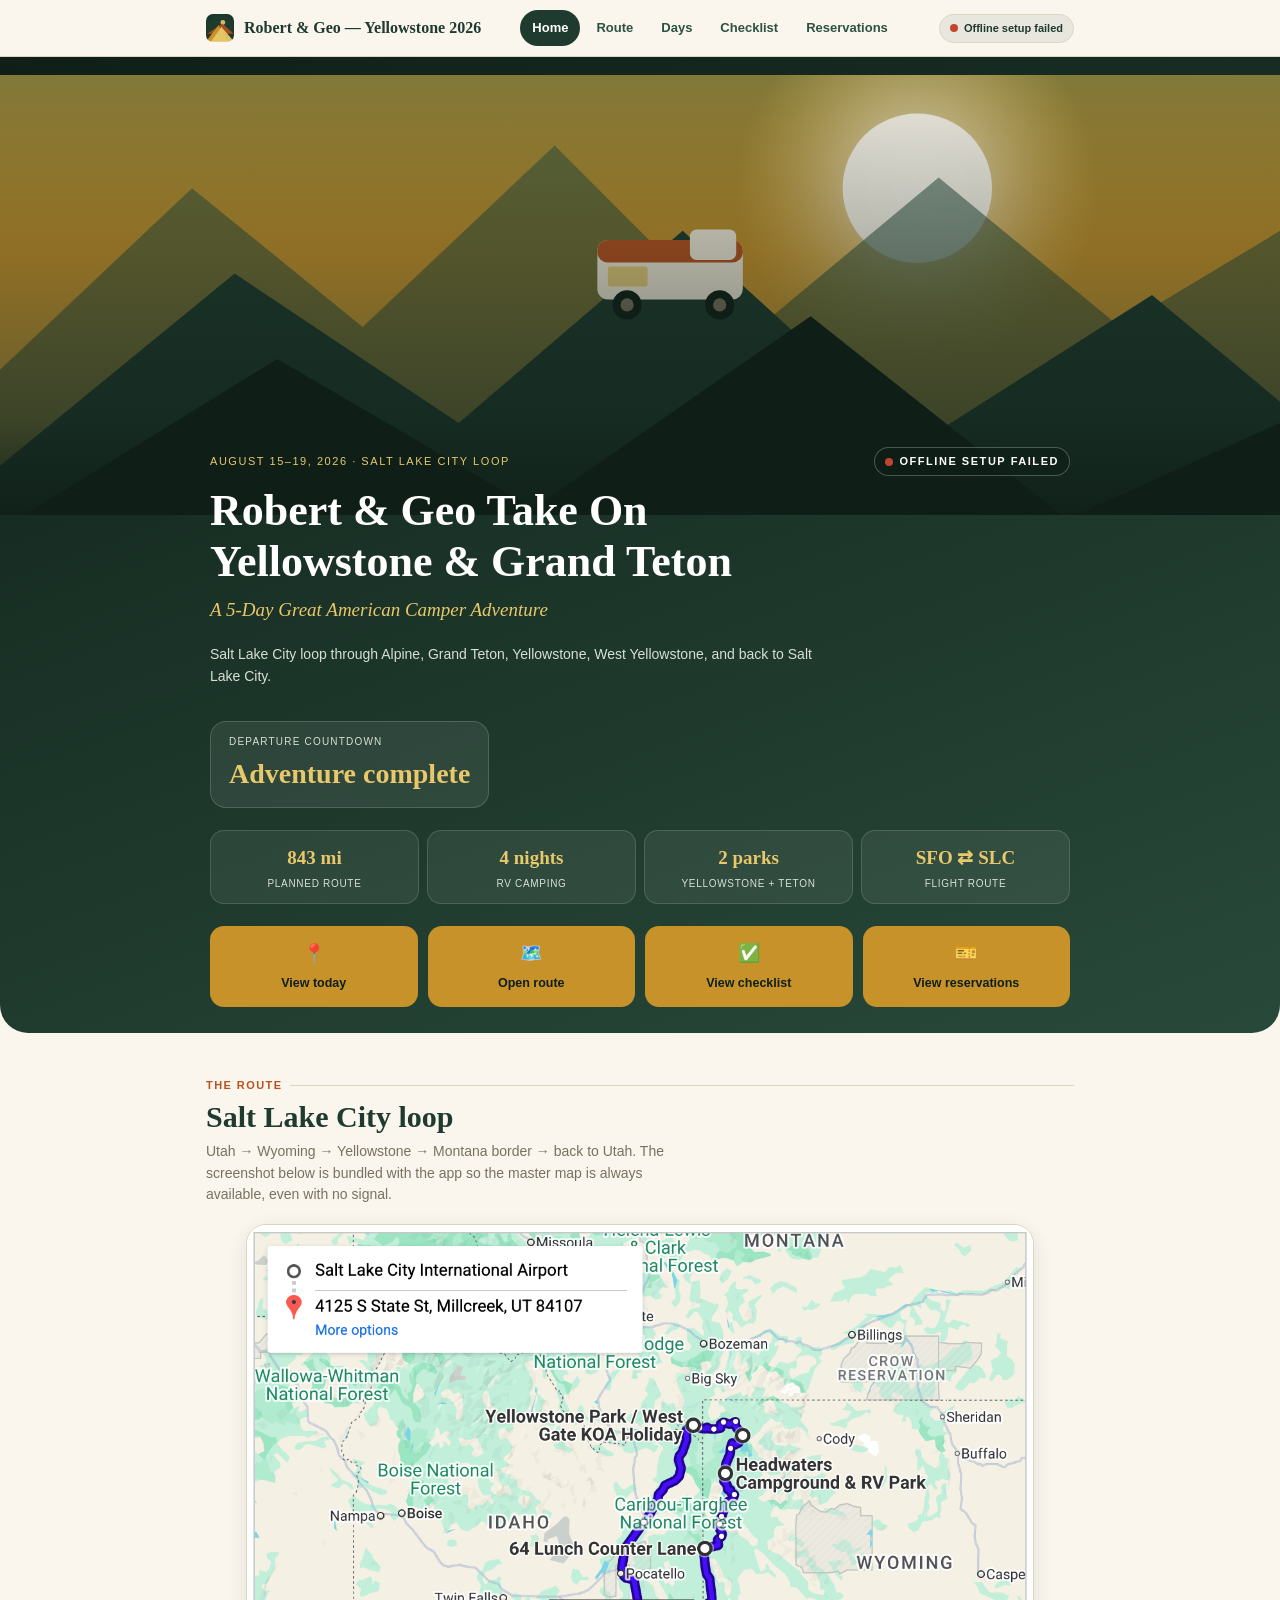
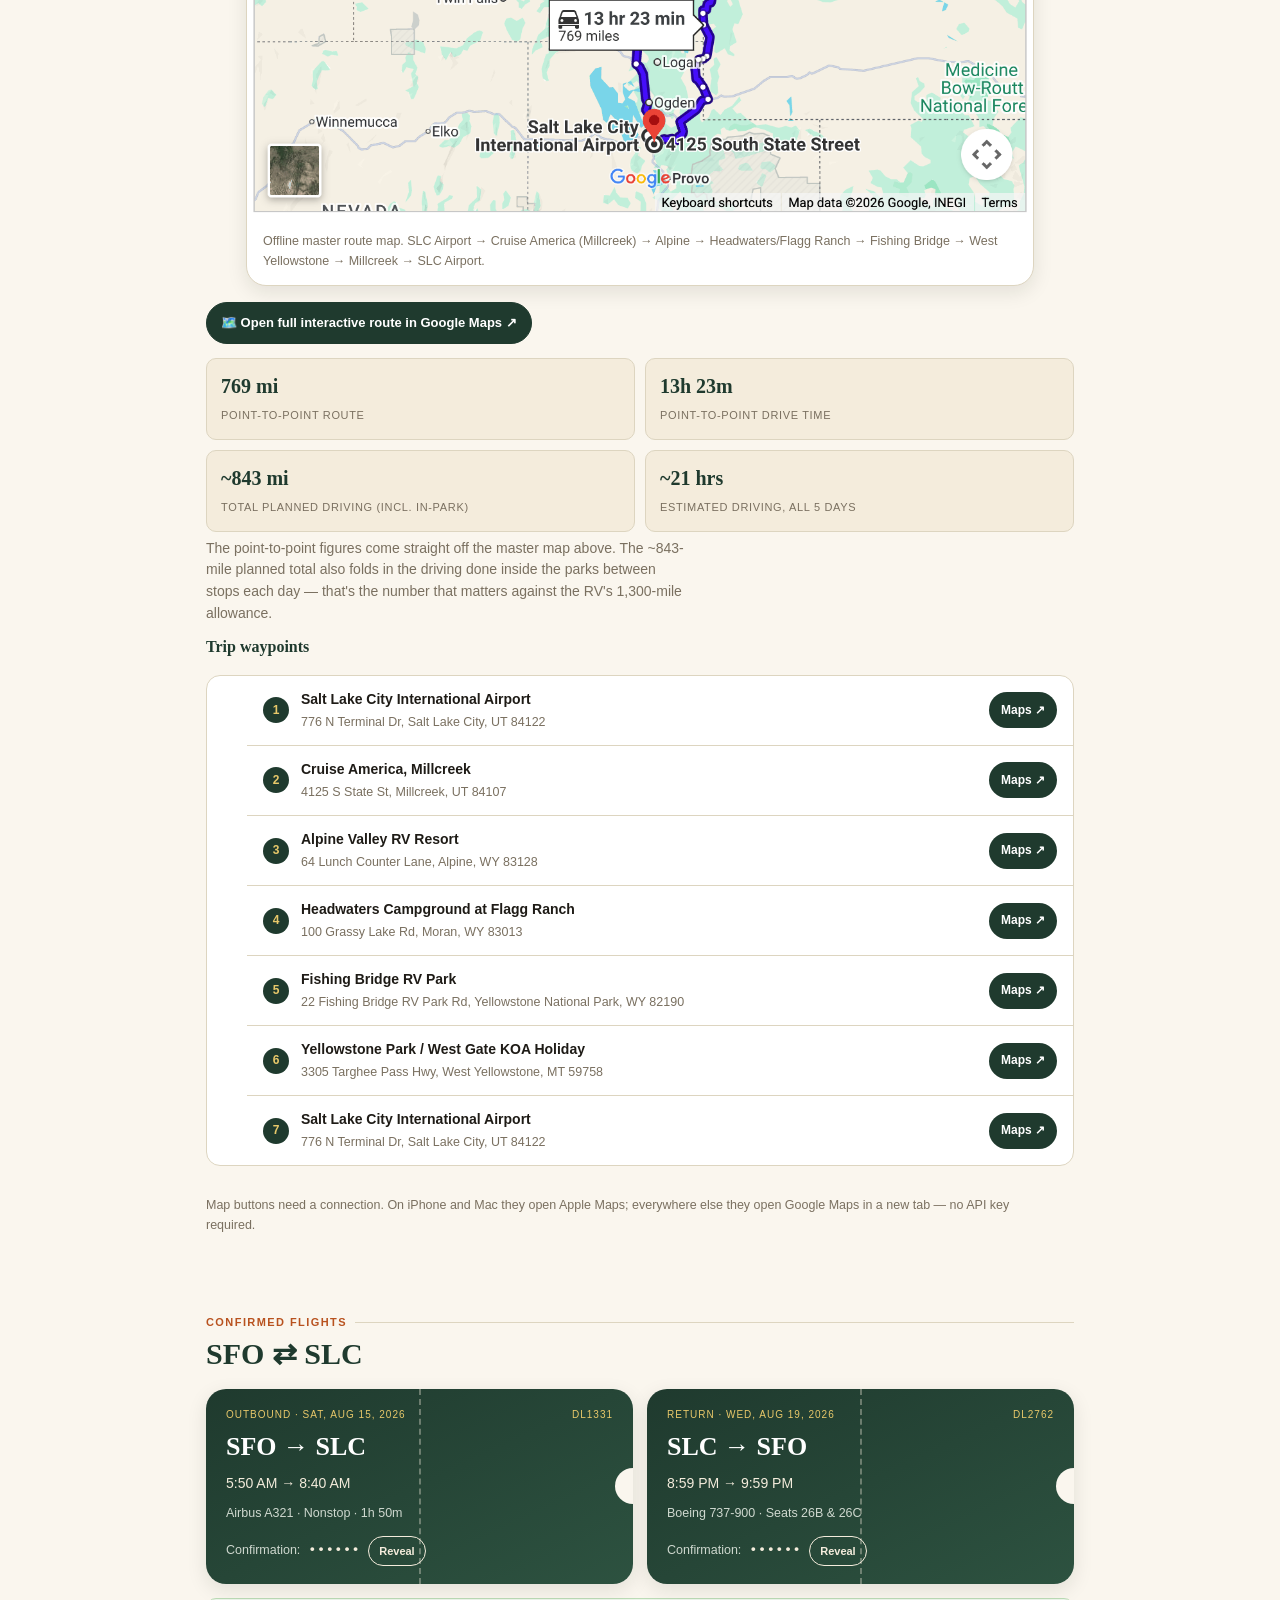
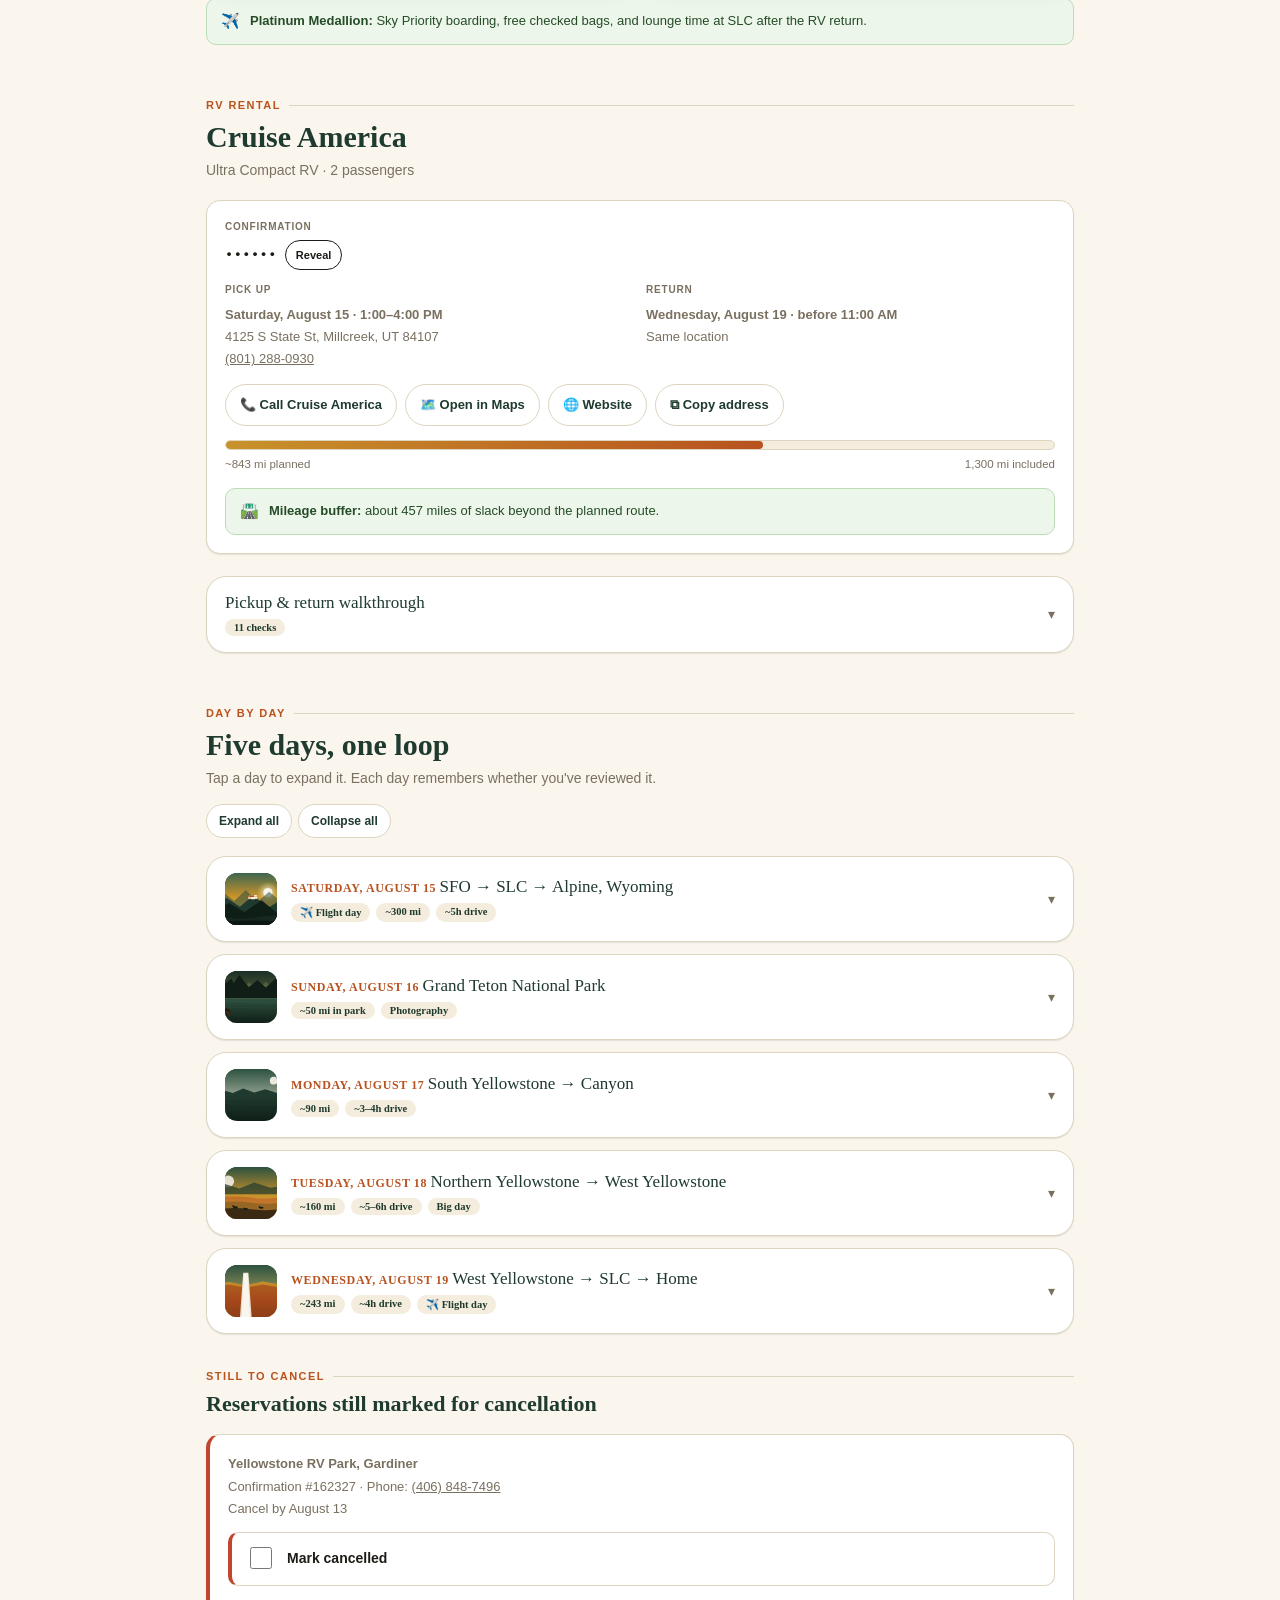
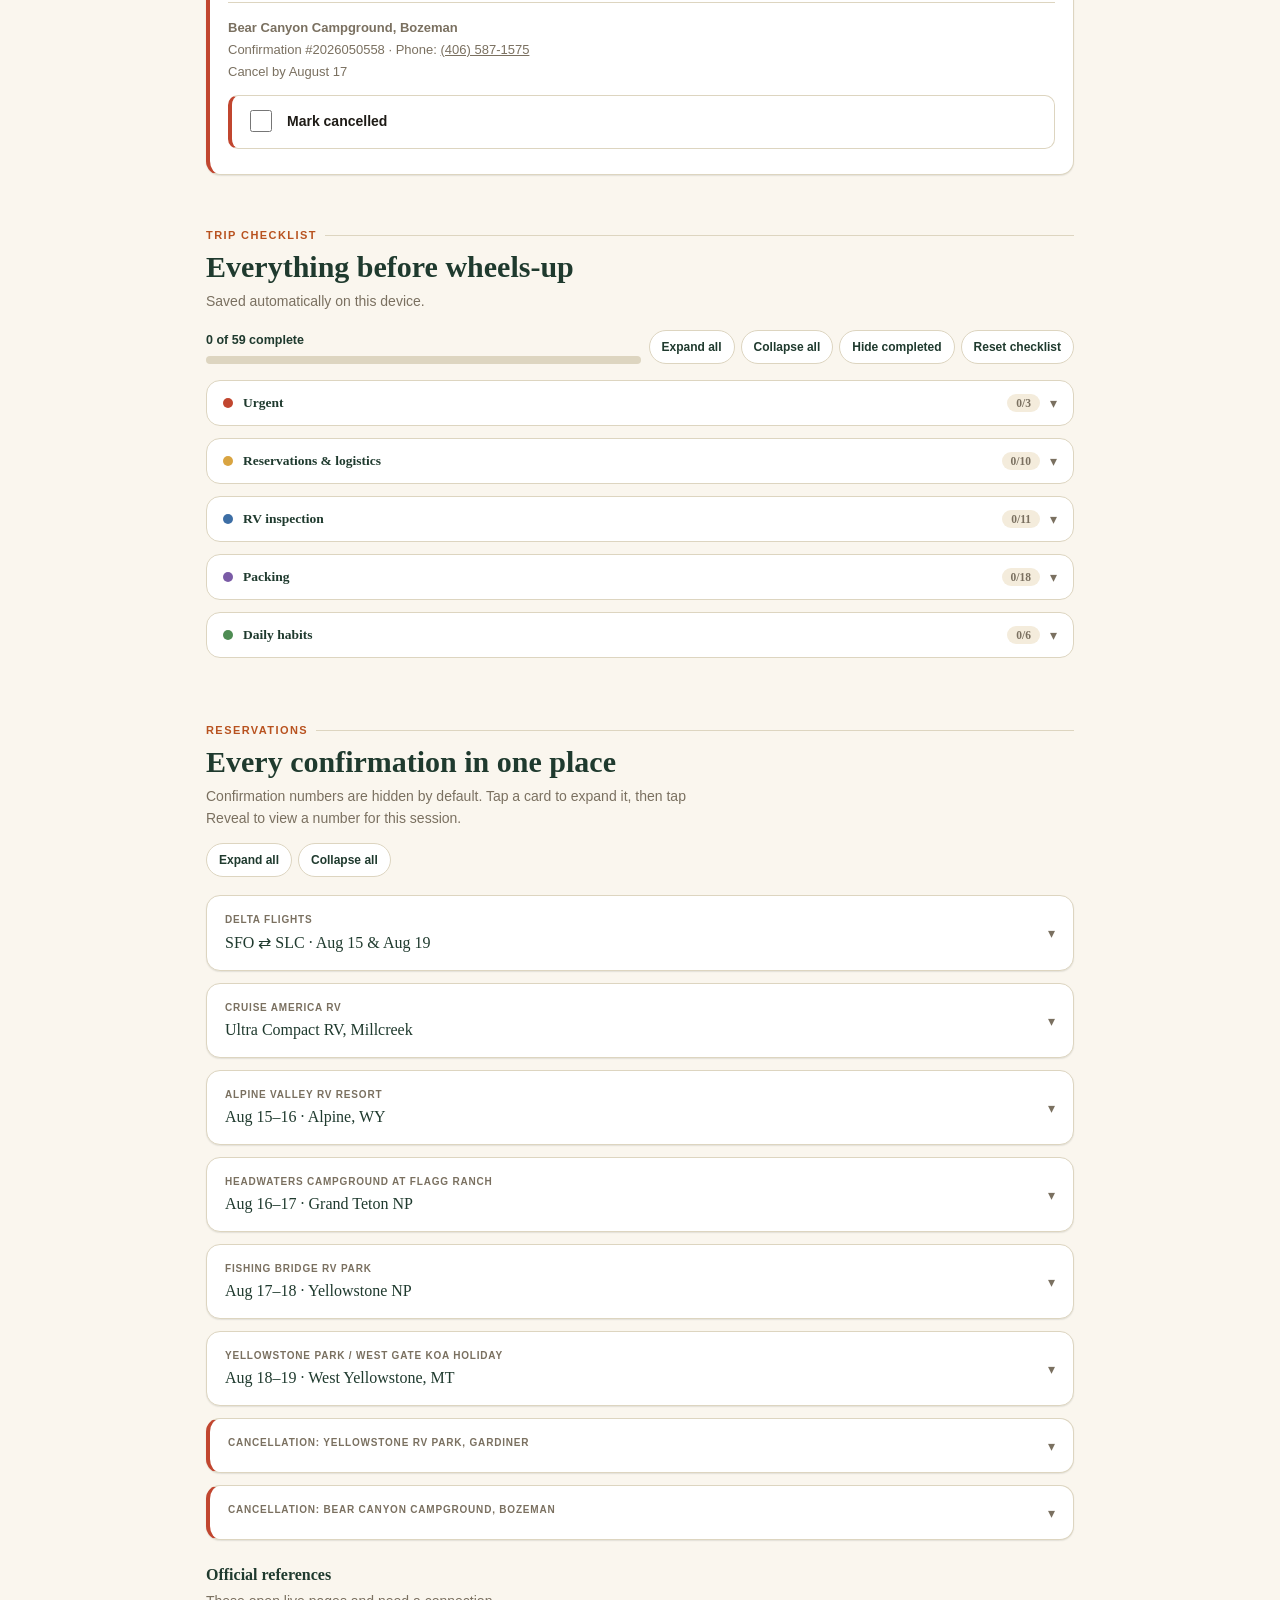
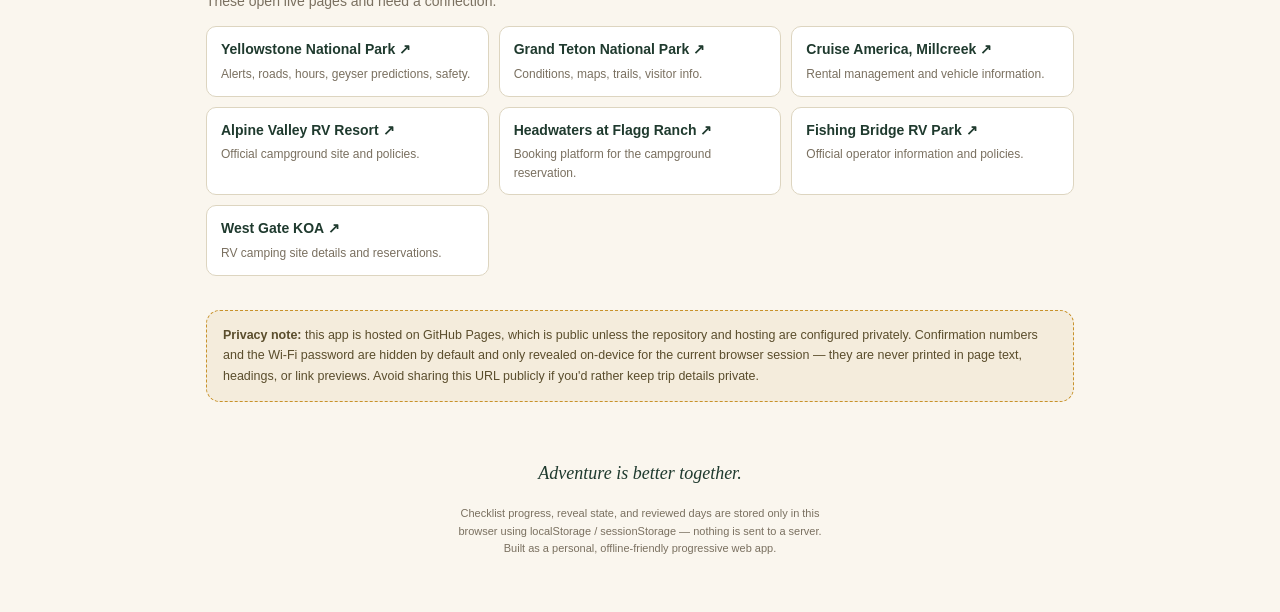
==== commit c433a150: "Rebuild Days 2-4 as researched, time-based itineraries; make Checklist, Reservations, and RV walkthr" ====
--- a/index.html
+++ b/index.html
@@ -108,7 +108,7 @@
       </div>
       <p class="section-lede">The point-to-point figures come straight off the master map above. The ~843-mile planned total also folds in the driving done inside the parks between stops each day — that's the number that matters against the RV's 1,300-mile allowance.</p>
 
-      <h3 class="card-title mt-0" style="margin-top:22px;font-size:16px;">Ordered stops</h3>
+      <h3 class="card-title mt-0" style="margin-top:22px;font-size:16px;">Trip waypoints</h3>
       <ol class="stop-list" id="stopList">
         <!-- Stops populated by app.js from data below; noscript fallback follows -->
         <li class="stop-row"><span class="stop-index">1</span><div class="stop-info"><div class="stop-name">Salt Lake City International Airport</div><div class="stop-addr">776 N Terminal Dr, Salt Lake City, UT 84122</div></div><a class="stop-map-btn" data-maps-query="Salt Lake City International Airport" href="https://www.google.com/maps/search/?api=1&amp;query=Salt%20Lake%20City%20International%20Airport" target="_blank" rel="noopener">Maps ↗</a></li>
@@ -215,9 +215,19 @@
         <div class="alert alert-green"><span class="alert-icon">🛣️</span><span><strong>Mileage buffer:</strong> about 457 miles of slack beyond the planned route.</span></div>
       </div>
 
-      <h3 class="card-title" style="margin-top:22px;font-size:16px;">Pickup &amp; return walkthrough</h3>
-      <div class="checklist-group" style="margin-top:10px">
-        <div id="rvChecklist"></div>
+      <div class="day-card" id="rvWalkthrough" style="margin-top:22px;">
+        <h3>
+          <button class="rv-walkthrough-header" data-accordion-key="rv-walkthrough" aria-expanded="false" aria-controls="rvWalkthrough-body" id="rvWalkthrough-header">
+            <span class="day-header-text">
+              <span class="day-title">Pickup &amp; return walkthrough</span>
+              <span class="day-tags"><span class="day-tag">11 checks</span></span>
+            </span>
+            <span class="day-chevron" aria-hidden="true">▾</span>
+          </button>
+        </h3>
+        <div class="day-body" id="rvWalkthrough-body" role="region" aria-labelledby="rvWalkthrough-header" hidden>
+          <div id="rvChecklist" style="margin-top:14px"></div>
+        </div>
       </div>
     </section>
 
@@ -227,6 +237,10 @@
         <div class="section-kicker">Day by day</div>
         <h2 class="section-title" id="daysTitle">Five days, one loop</h2>
         <p class="section-lede">Tap a day to expand it. Each day remembers whether you've reviewed it.</p>
+        <div class="checklist-btns" style="margin-top:10px">
+          <button class="btn btn-sm" id="btnDaysExpandAll" type="button">Expand all</button>
+          <button class="btn btn-sm" id="btnDaysCollapseAll" type="button">Collapse all</button>
+        </div>
       </div>
 
       <div class="day-list" id="dayList">
@@ -302,20 +316,29 @@
             </button>
           </h3>
           <div class="day-body" id="day2-body" role="region" aria-labelledby="day2-header" hidden>
+            <p class="section-lede" style="margin-top:2px">Planned as one south-to-north sweep through the park — no backtracking — so you roll into camp relaxed instead of rushed. Times are estimates; wildlife and parking will shift them.</p>
             <div class="timeline">
-              <div class="timeline-row"><div class="timeline-time">Early AM</div><div class="timeline-desc"><a class="loc-link" href="https://www.google.com/search?q=Oxbow%20Bend%2C%20Grand%20Teton%20National%20Park" target="_blank" rel="noopener"><strong>Oxbow Bend</strong></a> for calm water, mountain reflections, and possible wildlife.</div></div>
-              <div class="timeline-row"><div class="timeline-time">Morning</div><div class="timeline-desc"><a class="loc-link" href="https://www.google.com/search?q=Schwabacher%20Landing%2C%20Grand%20Teton%20National%20Park" target="_blank" rel="noopener"><strong>Schwabacher Landing</strong></a>, then <a class="loc-link" href="https://www.google.com/search?q=Mormon%20Row%20Historic%20District%2C%20Grand%20Teton%20National%20Park" target="_blank" rel="noopener"><strong>Mormon Row Historic District</strong></a> and the <a class="loc-link" href="https://www.google.com/search?q=Moulton%20Barn%2C%20Grand%20Teton%20National%20Park" target="_blank" rel="noopener">Moulton Barn</a>.</div></div>
-              <div class="timeline-row"><div class="timeline-time">Midday</div><div class="timeline-desc"><a class="loc-link" href="https://www.google.com/search?q=Jenny%20Lake%2C%20Grand%20Teton%20National%20Park" target="_blank" rel="noopener"><strong>Jenny Lake</strong></a>: shore walk or boat to the <a class="loc-link" href="https://www.google.com/search?q=Hidden%20Falls%2C%20Grand%20Teton%20National%20Park" target="_blank" rel="noopener">Hidden Falls</a> trail, depending on time and parking.</div></div>
-              <div class="timeline-row"><div class="timeline-time">Afternoon</div><div class="timeline-desc">Continue north on the <a class="loc-link" href="https://www.google.com/search?q=John%20D.%20Rockefeller%20Jr.%20Memorial%20Parkway" target="_blank" rel="noopener">John D. Rockefeller Jr. Memorial Parkway</a> to Flagg Ranch.</div></div>
+              <div class="timeline-row"><div class="timeline-time">6:00 AM</div><div class="timeline-desc">Break camp at Alpine Valley RV Resort and depart — well ahead of the 10:00 AM checkout deadline, to get the best light and parking all day.</div></div>
+              <div class="timeline-row"><div class="timeline-time">6:00–6:45 AM</div><div class="timeline-desc">🚗 Drive Alpine → Jackson → Moose entrance (~46 mi, ~45 min via WY-22 and US-191).</div></div>
+              <div class="timeline-row"><div class="timeline-time">6:45–7:30 AM</div><div class="timeline-desc">🚶 <a class="loc-link" href="https://www.google.com/search?q=Mormon%20Row%20Historic%20District%2C%20Grand%20Teton%20National%20Park" target="_blank" rel="noopener"><strong>Mormon Row Historic District</strong></a> &amp; the <a class="loc-link" href="https://www.google.com/search?q=Moulton%20Barn%2C%20Grand%20Teton%20National%20Park" target="_blank" rel="noopener">Moulton Barn</a> — flat, short walk from the gravel pullout (a few hundred yards); the lot easily fits the RV. Morning side-light on the barn is the classic shot — one of the most-photographed barns in America.</div></div>
+              <div class="timeline-row"><div class="timeline-time">7:30–7:45 AM</div><div class="timeline-desc">🚗 Drive to Schwabacher Landing (~5 mi, ~15 min).</div></div>
+              <div class="timeline-row"><div class="timeline-time">7:45–8:30 AM</div><div class="timeline-desc">🚶 <a class="loc-link" href="https://www.google.com/search?q=Schwabacher%20Landing%2C%20Grand%20Teton%20National%20Park" target="_blank" rel="noopener"><strong>Schwabacher Landing</strong></a> — flat 0.5-mi trail/boardwalk along beaver ponds, 30–45 min round trip. Small gravel lot; arrive before 8 AM for an RV-length space. Best mirror reflections come before the morning wind picks up.</div></div>
+              <div class="timeline-row"><div class="timeline-time">8:30–8:45 AM</div><div class="timeline-desc">🚗 Drive to Jenny Lake (~8 mi, ~15 min).</div></div>
+              <div class="timeline-row"><div class="timeline-time">8:45–10:15 AM</div><div class="timeline-desc">🚶 <a class="loc-link" href="https://www.google.com/search?q=Jenny%20Lake%2C%20Grand%20Teton%20National%20Park" target="_blank" rel="noopener"><strong>Jenny Lake</strong></a> — shoreline walk from the large South Jenny Lake lot (RV-friendly, but fills by mid-morning in August). <em>Optional:</em> the shuttle boat plus 1-mi round-trip hike to <a class="loc-link" href="https://www.google.com/search?q=Hidden%20Falls%2C%20Grand%20Teton%20National%20Park" target="_blank" rel="noopener">Hidden Falls</a> adds about 1.5 hours — worth it if you're on pace, skip it if you're not.</div></div>
+              <div class="timeline-row"><div class="timeline-time">10:15–10:45 AM</div><div class="timeline-desc">🚗 Drive north to Oxbow Bend (~18 mi, ~25 min).</div></div>
+              <div class="timeline-row"><div class="timeline-time">10:45–11:15 AM</div><div class="timeline-desc">📸 <a class="loc-link" href="https://www.google.com/search?q=Oxbow%20Bend%2C%20Grand%20Teton%20National%20Park" target="_blank" rel="noopener"><strong>Oxbow Bend</strong></a> — roadside pullout, no hike required. Midday still delivers big Mount Moran views and a real shot at moose or otters, though the glassy dawn reflection is the classic postcard version (see note below).</div></div>
+              <div class="timeline-row"><div class="timeline-time">11:15–11:45 AM</div><div class="timeline-desc">🚗 Drive to Jackson Lake Junction; lunch break (~30 min, services available).</div></div>
+              <div class="timeline-row"><div class="timeline-time">11:45 AM–12:15 PM</div><div class="timeline-desc">🚗 Continue north on the <a class="loc-link" href="https://www.google.com/search?q=John%20D.%20Rockefeller%20Jr.%20Memorial%20Parkway" target="_blank" rel="noopener">John D. Rockefeller Jr. Memorial Parkway</a> to Flagg Ranch (~20 mi, ~25 min).</div></div>
+              <div class="timeline-row"><div class="timeline-time">~12:15–1:00 PM</div><div class="timeline-desc">Arrive Headwaters Campground at Flagg Ranch — well ahead of the 2:00 PM check-in, with time to relax before setting up.</div></div>
             </div>
 
             <div class="highlight-chips">
-              <a class="chip" href="https://www.google.com/search?q=Oxbow%20Bend%2C%20Grand%20Teton%20National%20Park" target="_blank" rel="noopener">Oxbow Bend</a><a class="chip" href="https://www.google.com/search?q=Schwabacher%20Landing%2C%20Grand%20Teton%20National%20Park" target="_blank" rel="noopener">Schwabacher Landing</a><a class="chip" href="https://www.google.com/search?q=Mormon%20Row%20Historic%20District%2C%20Grand%20Teton%20National%20Park" target="_blank" rel="noopener">Mormon Row</a><a class="chip" href="https://www.google.com/search?q=Moulton%20Barn%2C%20Grand%20Teton%20National%20Park" target="_blank" rel="noopener">Moulton Barn</a><a class="chip" href="https://www.google.com/search?q=Jenny%20Lake%2C%20Grand%20Teton%20National%20Park" target="_blank" rel="noopener">Jenny Lake</a><a class="chip" href="https://www.google.com/search?q=Hidden%20Falls%2C%20Grand%20Teton%20National%20Park" target="_blank" rel="noopener">Hidden Falls (optional)</a><a class="chip" href="https://www.google.com/search?q=John%20D.%20Rockefeller%20Jr.%20Memorial%20Parkway" target="_blank" rel="noopener">Rockefeller Parkway</a>
+              <a class="chip" href="https://www.google.com/search?q=Mormon%20Row%20Historic%20District%2C%20Grand%20Teton%20National%20Park" target="_blank" rel="noopener">Mormon Row</a><a class="chip" href="https://www.google.com/search?q=Moulton%20Barn%2C%20Grand%20Teton%20National%20Park" target="_blank" rel="noopener">Moulton Barn</a><a class="chip" href="https://www.google.com/search?q=Schwabacher%20Landing%2C%20Grand%20Teton%20National%20Park" target="_blank" rel="noopener">Schwabacher Landing</a><a class="chip" href="https://www.google.com/search?q=Jenny%20Lake%2C%20Grand%20Teton%20National%20Park" target="_blank" rel="noopener">Jenny Lake</a><a class="chip" href="https://www.google.com/search?q=Hidden%20Falls%2C%20Grand%20Teton%20National%20Park" target="_blank" rel="noopener">Hidden Falls (optional)</a><a class="chip" href="https://www.google.com/search?q=Oxbow%20Bend%2C%20Grand%20Teton%20National%20Park" target="_blank" rel="noopener">Oxbow Bend</a><a class="chip" href="https://www.google.com/search?q=John%20D.%20Rockefeller%20Jr.%20Memorial%20Parkway" target="_blank" rel="noopener">Rockefeller Parkway</a>
             </div>
 
             <div class="trail-note">
               <span class="trail-note-label">From the trail</span>
-              <a class="loc-link" href="https://www.google.com/search?q=Oxbow%20Bend%2C%20Grand%20Teton%20National%20Park" target="_blank" rel="noopener">Oxbow Bend</a> is best at dawn — the light is soft and the river is calm. <a class="loc-link" href="https://www.google.com/search?q=Schwabacher%20Landing%2C%20Grand%20Teton%20National%20Park" target="_blank" rel="noopener">Schwabacher Landing</a> is just south on US-89. <a class="loc-link" href="https://www.google.com/search?q=Mormon%20Row%20Historic%20District%2C%20Grand%20Teton%20National%20Park" target="_blank" rel="noopener">Mormon Row</a> is one of the most-photographed spots in America — the <a class="loc-link" href="https://www.google.com/search?q=Moulton%20Barn%2C%20Grand%20Teton%20National%20Park" target="_blank" rel="noopener">Moulton Barn</a> framed by the Teton range is extraordinary. Sequence these stops south-to-north so the drive to Flagg Ranch flows naturally.
+              This route runs south-to-north in one pass so you're never backtracking. <a class="loc-link" href="https://www.google.com/search?q=Mormon%20Row%20Historic%20District%2C%20Grand%20Teton%20National%20Park" target="_blank" rel="noopener">Mormon Row</a> is one of the most-photographed spots in America — the <a class="loc-link" href="https://www.google.com/search?q=Moulton%20Barn%2C%20Grand%20Teton%20National%20Park" target="_blank" rel="noopener">Moulton Barn</a> framed by the Teton range is extraordinary, and morning side-light works in its favor. <a class="loc-link" href="https://www.google.com/search?q=Oxbow%20Bend%2C%20Grand%20Teton%20National%20Park" target="_blank" rel="noopener">Oxbow Bend</a>'s legendary glass-calm reflection happens at dawn, before wind ripples the water — since it sits at the north end of today's route, hitting it at true dawn means leaving Alpine around 4:15 AM and working the other stops afterward instead of before. That's a genuinely good option for dedicated photographers (it adds about an hour of extra driving with no backtrack penalty); this schedule instead treats Oxbow Bend as a strong midday stop so the whole day stays relaxed.
             </div>
 
             <div class="info-block">
@@ -363,11 +386,22 @@
             </button>
           </h3>
           <div class="day-body" id="day3-body" role="region" aria-labelledby="day3-header" hidden>
+            <p class="section-lede" style="margin-top:2px">You'll pass right by tonight's campsite on the way up to Canyon, then backtrack about 20 minutes to actually camp — that detour is unavoidable since Canyon is the day's turnaround point. Times are estimates.</p>
             <div class="timeline">
-              <div class="timeline-row"><div class="timeline-time">Morning</div><div class="timeline-desc">Enter through Yellowstone's <a class="loc-link" href="https://www.google.com/search?q=South%20Entrance%2C%20Yellowstone%20National%20Park" target="_blank" rel="noopener">South Entrance</a>; stop at <a class="loc-link" href="https://www.google.com/search?q=Lewis%20Falls%2C%20Yellowstone%20National%20Park" target="_blank" rel="noopener"><strong>Lewis Falls</strong></a>.</div></div>
-              <div class="timeline-row"><div class="timeline-time">Late AM</div><div class="timeline-desc"><a class="loc-link" href="https://www.google.com/search?q=West%20Thumb%20Geyser%20Basin%2C%20Yellowstone%20National%20Park" target="_blank" rel="noopener"><strong>West Thumb Geyser Basin</strong></a> at the edge of Yellowstone Lake.</div></div>
-              <div class="timeline-row"><div class="timeline-time">Midday</div><div class="timeline-desc"><a class="loc-link" href="https://www.google.com/search?q=Yellowstone%20Lake" target="_blank" rel="noopener">Yellowstone Lake</a> and <a class="loc-link" href="https://www.google.com/search?q=Mud%20Volcano%2C%20Yellowstone%20National%20Park" target="_blank" rel="noopener"><strong>Mud Volcano</strong></a>.</div></div>
-              <div class="timeline-row"><div class="timeline-time">Afternoon</div><div class="timeline-desc"><a class="loc-link" href="https://www.google.com/search?q=Hayden%20Valley%2C%20Yellowstone%20National%20Park" target="_blank" rel="noopener"><strong>Hayden Valley</strong></a> for bison and wildlife; continue to Canyon for <a class="loc-link" href="https://www.google.com/search?q=Artist%20Point%2C%20Yellowstone%20National%20Park" target="_blank" rel="noopener">Artist Point</a> and the <a class="loc-link" href="https://www.google.com/search?q=Lower%20Falls%2C%20Yellowstone%20National%20Park" target="_blank" rel="noopener">Lower Falls</a> overlooks.</div></div>
+              <div class="timeline-row"><div class="timeline-time">7:00 AM</div><div class="timeline-desc">Break camp at Headwaters/Flagg Ranch and depart — well ahead of the 11:00 AM checkout deadline.</div></div>
+              <div class="timeline-row"><div class="timeline-time">7:00–7:35 AM</div><div class="timeline-desc">🚗 Drive to Yellowstone's <a class="loc-link" href="https://www.google.com/search?q=South%20Entrance%2C%20Yellowstone%20National%20Park" target="_blank" rel="noopener">South Entrance</a> (~2 mi) and on to Lewis Falls (~14 mi total, ~30 min).</div></div>
+              <div class="timeline-row"><div class="timeline-time">7:35–7:50 AM</div><div class="timeline-desc">📸 <a class="loc-link" href="https://www.google.com/search?q=Lewis%20Falls%2C%20Yellowstone%20National%20Park" target="_blank" rel="noopener"><strong>Lewis Falls</strong></a> — roadside overlook right off the highway, no hike. Small pullout with only a handful of spaces; easy in and out for the RV if you don't dawdle.</div></div>
+              <div class="timeline-row"><div class="timeline-time">7:50–8:15 AM</div><div class="timeline-desc">🚗 Drive to West Thumb Geyser Basin (~13 mi, ~20 min).</div></div>
+              <div class="timeline-row"><div class="timeline-time">8:15–9:00 AM</div><div class="timeline-desc">🚶 <a class="loc-link" href="https://www.google.com/search?q=West%20Thumb%20Geyser%20Basin%2C%20Yellowstone%20National%20Park" target="_blank" rel="noopener"><strong>West Thumb Geyser Basin</strong></a> — flat boardwalk loop, ~0.5 mi / 30–45 min. Large paved lot handles the RV comfortably. Geysers steaming right at the lake's edge; morning sun backlights the steam nicely.</div></div>
+              <div class="timeline-row"><div class="timeline-time">9:00–9:30 AM</div><div class="timeline-desc">🚗 Drive along the lakeshore toward Fishing Bridge/Lake Village (~21 mi, ~30 min) — you'll pass tonight's campsite on the way.</div></div>
+              <div class="timeline-row"><div class="timeline-time">9:30–10:00 AM</div><div class="timeline-desc">🚶 <a class="loc-link" href="https://www.google.com/search?q=Yellowstone%20Lake" target="_blank" rel="noopener">Lake Village / Bridge Bay</a> — short stroll along the marina, good coffee/restroom break; large lot, no RV issues.</div></div>
+              <div class="timeline-row"><div class="timeline-time">10:00–10:10 AM</div><div class="timeline-desc">🚗 Drive to Mud Volcano (~6 mi, ~10 min).</div></div>
+              <div class="timeline-row"><div class="timeline-time">10:10–10:40 AM</div><div class="timeline-desc">🚶 <a class="loc-link" href="https://www.google.com/search?q=Mud%20Volcano%2C%20Yellowstone%20National%20Park" target="_blank" rel="noopener"><strong>Mud Volcano</strong></a> &amp; Dragon's Mouth Spring — flat boardwalk loop, ~0.6 mi / 20–30 min. Moderate-size lot, fine for the RV.</div></div>
+              <div class="timeline-row"><div class="timeline-time">10:40–11:10 AM</div><div class="timeline-desc">🚗🦬 Drive north through <a class="loc-link" href="https://www.google.com/search?q=Hayden%20Valley%2C%20Yellowstone%20National%20Park" target="_blank" rel="noopener"><strong>Hayden Valley</strong></a> (~8 mi) — budget at least 30 min; this is prime bison territory and the wildlife jams are part of the experience. Pull fully off the pavement at marked pullouts only.</div></div>
+              <div class="timeline-row"><div class="timeline-time">11:10–11:30 AM</div><div class="timeline-desc">🚗 Drive to Canyon Village / Artist Point (~10 mi, ~20 min).</div></div>
+              <div class="timeline-row"><div class="timeline-time">11:30 AM–1:00 PM</div><div class="timeline-desc">🚶 <a class="loc-link" href="https://www.google.com/search?q=Artist%20Point%2C%20Yellowstone%20National%20Park" target="_blank" rel="noopener"><strong>Artist Point</strong></a> &amp; the <a class="loc-link" href="https://www.google.com/search?q=Lower%20Falls%2C%20Yellowstone%20National%20Park" target="_blank" rel="noopener">Lower Falls</a> overlooks, lunch at Canyon Village — short paved walk from a large lot (RV-friendly, though it fills by midday). This is the signature shot of the Grand Canyon of the Yellowstone; late-morning light still shows the orange and yellow walls well.</div></div>
+              <div class="timeline-row"><div class="timeline-time">1:00–1:40 PM</div><div class="timeline-desc">🚗 Drive back south through Hayden Valley and Mud Volcano to Fishing Bridge (~24 mi, ~35–40 min).</div></div>
+              <div class="timeline-row"><div class="timeline-time">~1:40 PM</div><div class="timeline-desc">Arrive Fishing Bridge RV Park, check in, and set up camp.</div></div>
             </div>
 
             <div class="highlight-chips">
@@ -376,7 +410,7 @@
 
             <div class="trail-note">
               <span class="trail-note-label">From the trail</span>
-              <a class="loc-link" href="https://www.google.com/search?q=West%20Thumb%20Geyser%20Basin%2C%20Yellowstone%20National%20Park" target="_blank" rel="noopener">West Thumb Geyser Basin</a> is directly on your route after the <a class="loc-link" href="https://www.google.com/search?q=South%20Entrance%2C%20Yellowstone%20National%20Park" target="_blank" rel="noopener">South Entrance</a> — geysers sitting at the lake edge is a genuinely strange and beautiful sight. Don't skip it. <a class="loc-link" href="https://www.google.com/search?q=Artist%20Point%2C%20Yellowstone%20National%20Park" target="_blank" rel="noopener">Artist Point</a> at Canyon is the signature overlook: the Grand Canyon of the Yellowstone with its vivid orange and yellow canyon walls dropping to the <a class="loc-link" href="https://www.google.com/search?q=Lower%20Falls%2C%20Yellowstone%20National%20Park" target="_blank" rel="noopener">Lower Falls</a>. The rainbow in the mist is visible in morning light.
+              <a class="loc-link" href="https://www.google.com/search?q=West%20Thumb%20Geyser%20Basin%2C%20Yellowstone%20National%20Park" target="_blank" rel="noopener">West Thumb Geyser Basin</a> is directly on your route after the <a class="loc-link" href="https://www.google.com/search?q=South%20Entrance%2C%20Yellowstone%20National%20Park" target="_blank" rel="noopener">South Entrance</a> — geysers sitting at the lake edge is a genuinely strange and beautiful sight. Don't skip it. <a class="loc-link" href="https://www.google.com/search?q=Artist%20Point%2C%20Yellowstone%20National%20Park" target="_blank" rel="noopener">Artist Point</a> at Canyon is the signature overlook: the Grand Canyon of the Yellowstone with its vivid orange and yellow canyon walls dropping to the <a class="loc-link" href="https://www.google.com/search?q=Lower%20Falls%2C%20Yellowstone%20National%20Park" target="_blank" rel="noopener">Lower Falls</a>. The rainbow in the mist is visible in morning light. Every stop today is a boardwalk or short paved walk — no real hiking — so it's an easy day on your legs even though it's a full one on the clock.
             </div>
 
             <div class="info-block">
@@ -424,12 +458,24 @@
             </button>
           </h3>
           <div class="day-body" id="day4-body" role="region" aria-labelledby="day4-header" hidden>
+            <p class="section-lede" style="margin-top:2px">This is the big one — nearly the whole Grand Loop Road in a single day. The plan below totals about 8.5–9 hours if it goes smoothly; treat that as the target, not a guarantee (see the warning below).</p>
             <div class="timeline">
-              <div class="timeline-row"><div class="timeline-time">7:00 AM</div><div class="timeline-desc">Leave Fishing Bridge early — this is the big day.</div></div>
-              <div class="timeline-row"><div class="timeline-time">Morning</div><div class="timeline-desc"><a class="loc-link" href="https://www.google.com/search?q=Tower%20Fall%2C%20Yellowstone%20National%20Park" target="_blank" rel="noopener"><strong>Tower Fall</strong></a>, then <a class="loc-link" href="https://www.google.com/search?q=Lamar%20Valley%2C%20Yellowstone%20National%20Park" target="_blank" rel="noopener"><strong>Lamar Valley</strong></a>. Drive slowly and allow for wildlife traffic.</div></div>
-              <div class="timeline-row"><div class="timeline-time">Midday</div><div class="timeline-desc"><a class="loc-link" href="https://www.google.com/search?q=Mammoth%20Hot%20Springs%2C%20Yellowstone%20National%20Park" target="_blank" rel="noopener"><strong>Mammoth Hot Springs</strong></a>: lower terraces and, if time permits, the upper terrace loop.</div></div>
-              <div class="timeline-row"><div class="timeline-time">Afternoon</div><div class="timeline-desc"><a class="loc-link" href="https://www.google.com/search?q=Norris%20Geyser%20Basin%2C%20Yellowstone%20National%20Park" target="_blank" rel="noopener"><strong>Norris Geyser Basin</strong></a>, <a class="loc-link" href="https://www.google.com/search?q=Old%20Faithful%2C%20Yellowstone%20National%20Park" target="_blank" rel="noopener"><strong>Old Faithful</strong></a>, and <a class="loc-link" href="https://www.google.com/search?q=Grand%20Prismatic%20Spring%2C%20Yellowstone%20National%20Park" target="_blank" rel="noopener"><strong>Grand Prismatic Spring</strong></a> via the <a class="loc-link" href="https://www.google.com/search?q=Fairy%20Falls%20Overlook%2C%20Yellowstone%20National%20Park" target="_blank" rel="noopener">Fairy Falls overlook</a>.</div></div>
-              <div class="timeline-row"><div class="timeline-time">Evening</div><div class="timeline-desc">Optional <a class="loc-link" href="https://www.google.com/search?q=Firehole%20Lake%20Drive%2C%20Yellowstone%20National%20Park" target="_blank" rel="noopener">Firehole Lake Drive</a>, then exit through the <a class="loc-link" href="https://www.google.com/search?q=West%20Entrance%2C%20Yellowstone%20National%20Park" target="_blank" rel="noopener">West Entrance</a>.</div></div>
+              <div class="timeline-row"><div class="timeline-time">6:30 AM</div><div class="timeline-desc">Break camp at Fishing Bridge and depart — well ahead of the 11:00 AM checkout. Don't wait; this is the day that punishes a late start.</div></div>
+              <div class="timeline-row"><div class="timeline-time">6:30–6:55 AM</div><div class="timeline-desc">🚗 Drive to Canyon Village and pass on through (~16 mi, ~25 min) — you covered Artist Point yesterday, no stop needed.</div></div>
+              <div class="timeline-row"><div class="timeline-time">6:55–7:40 AM</div><div class="timeline-desc">🚗 Drive to Tower Fall via Dunraven Pass (~19 mi, ~45 min — a slower mountain road).</div></div>
+              <div class="timeline-row"><div class="timeline-time">7:40–8:00 AM</div><div class="timeline-desc">🚶 <a class="loc-link" href="https://www.google.com/search?q=Tower%20Fall%2C%20Yellowstone%20National%20Park" target="_blank" rel="noopener"><strong>Tower Fall</strong></a> — short walk to the overlook (a few hundred yards), moderate-size lot. The 132-ft falls framed by volcanic pinnacles is a quick, easy photo stop.</div></div>
+              <div class="timeline-row"><div class="timeline-time">8:00–9:00 AM</div><div class="timeline-desc">🚗🦬 <a class="loc-link" href="https://www.google.com/search?q=Lamar%20Valley%2C%20Yellowstone%20National%20Park" target="_blank" rel="noopener"><strong>Lamar Valley</strong></a> — drive east from Tower Junction 10–15 mi in, then back out. Yellowstone's best wildlife-watching road: wolves, bison, pronghorn. Budget the full hour — bison jams are common and are half the experience. Wide shoulders fit the RV; pull fully off the pavement.</div></div>
+              <div class="timeline-row"><div class="timeline-time">9:00–9:35 AM</div><div class="timeline-desc">🚗 Back to Tower Junction, then on to Mammoth Hot Springs (~18 mi, ~35 min).</div></div>
+              <div class="timeline-row"><div class="timeline-time">9:35–10:20 AM</div><div class="timeline-desc">🚶 <a class="loc-link" href="https://www.google.com/search?q=Mammoth%20Hot%20Springs%2C%20Yellowstone%20National%20Park" target="_blank" rel="noopener"><strong>Mammoth Hot Springs</strong></a> — lower terraces boardwalk, flat, 30–45 min, from the main lot (RV-friendly). The upper terrace loop is a narrow one-way drive that adds ~30 min; if you're towing anything, walk the boardwalk connector instead of driving it.</div></div>
+              <div class="timeline-row"><div class="timeline-time">10:20–11:00 AM</div><div class="timeline-desc">🚗 Drive to Norris Geyser Basin (~21 mi, ~40 min). <em>Optional — skip straight to Madison if you're already behind schedule.</em></div></div>
+              <div class="timeline-row"><div class="timeline-time">11:00–11:45 AM</div><div class="timeline-desc">🚶 <a class="loc-link" href="https://www.google.com/search?q=Norris%20Geyser%20Basin%2C%20Yellowstone%20National%20Park" target="_blank" rel="noopener"><strong>Norris Geyser Basin</strong></a>, <a class="loc-link" href="https://www.google.com/search?q=Porcelain%20Basin%2C%20Yellowstone%20National%20Park" target="_blank" rel="noopener">Porcelain Basin loop</a> — flat boardwalk, ~0.5 mi / 30–45 min, large lot. The hottest, most active thermal area in the park, and often skipped — so usually less crowded than the big names.</div></div>
+              <div class="timeline-row"><div class="timeline-time">11:45 AM–12:10 PM</div><div class="timeline-desc">🚗 Drive via Madison Junction to Old Faithful (~30 mi, ~45 min combined).</div></div>
+              <div class="timeline-row"><div class="timeline-time">12:10–1:10 PM</div><div class="timeline-desc">🚶 <a class="loc-link" href="https://www.google.com/search?q=Old%20Faithful%2C%20Yellowstone%20National%20Park" target="_blank" rel="noopener"><strong>Old Faithful</strong></a> — eruptions every 60–110 min, posted at the visitor center; benches around the boardwalk seat everyone comfortably. Massive paved lot with dedicated RV/bus parking. Grab lunch at the general store while you wait — the wait itself is unpredictable, so this hour is the softest part of the schedule to compress if you're behind.</div></div>
+              <div class="timeline-row"><div class="timeline-time">1:10–1:25 PM</div><div class="timeline-desc">🚗 Drive to the Fairy Falls trailhead / Midway Geyser Basin (~9 mi, ~15 min).</div></div>
+              <div class="timeline-row"><div class="timeline-time">1:25–2:15 PM</div><div class="timeline-desc">🥾 <a class="loc-link" href="https://www.google.com/search?q=Grand%20Prismatic%20Spring%2C%20Yellowstone%20National%20Park" target="_blank" rel="noopener"><strong>Grand Prismatic Spring</strong></a> via the <a class="loc-link" href="https://www.google.com/search?q=Fairy%20Falls%20Overlook%2C%20Yellowstone%20National%20Park" target="_blank" rel="noopener">Fairy Falls overlook</a> — a real hike this time: 1.6-mi round trip with genuine elevation gain to the overlook platform, ~45–60 min round trip. This is the aerial view that shows the rainbow colors; the boardwalk at lake level does not. Trailhead lot is popular in August — the RV fits, but expect to circle for a spot. Best light is midday, which is exactly when you'll be there.</div></div>
+              <div class="timeline-row"><div class="timeline-time">2:15–2:35 PM</div><div class="timeline-desc">🚗 <a class="loc-link" href="https://www.google.com/search?q=Firehole%20Lake%20Drive%2C%20Yellowstone%20National%20Park" target="_blank" rel="noopener">Firehole Lake Drive</a> — a one-way scenic loop past Great Fountain Geyser (~3 mi, ~15–20 min). <em>Optional — skip if it's past 2:00 PM.</em></div></div>
+              <div class="timeline-row"><div class="timeline-time">2:35–3:10 PM</div><div class="timeline-desc">🚗 Drive via Madison to the <a class="loc-link" href="https://www.google.com/search?q=West%20Entrance%2C%20Yellowstone%20National%20Park" target="_blank" rel="noopener">West Entrance</a> and West Yellowstone (~21 mi, ~35 min).</div></div>
+              <div class="timeline-row"><div class="timeline-time">~3:10 PM</div><div class="timeline-desc">Arrive Yellowstone Park/West Gate KOA, check in, set up camp — dinner in West Yellowstone town.</div></div>
             </div>
 
             <div class="highlight-chips">
@@ -438,21 +484,10 @@
 
             <div class="trail-note">
               <span class="trail-note-label">From the trail</span>
-              Leave Fishing Bridge by 7 AM — this is the big day. <a class="loc-link" href="https://www.google.com/search?q=Lamar%20Valley%2C%20Yellowstone%20National%20Park" target="_blank" rel="noopener">Lamar Valley</a> bison will stop your vehicle; build buffer time. For Grand Prismatic, the <a class="loc-link" href="https://www.google.com/search?q=Fairy%20Falls%20Overlook%2C%20Yellowstone%20National%20Park" target="_blank" rel="noopener">Fairy Falls overlook</a> is the classic aerial view — the boardwalk at lake level doesn't show the colors at all. <a class="loc-link" href="https://www.google.com/search?q=Norris%20Geyser%20Basin%2C%20Yellowstone%20National%20Park" target="_blank" rel="noopener">Norris Geyser Basin</a> is often skipped but is the hottest, most active area in the park: the <a class="loc-link" href="https://www.google.com/search?q=Porcelain%20Basin%2C%20Yellowstone%20National%20Park" target="_blank" rel="noopener">Porcelain Basin</a> loop is 800 meters and unmissable.
-            </div>
-
-            <div class="mini-gallery">
-              <figure>
-                <img src="assets/images/mammoth-hot-springs.svg" alt="Illustration of the white travertine terraces at Mammoth Hot Springs" loading="lazy">
-                <figcaption>Mammoth Hot Springs terraces</figcaption>
-              </figure>
-              <figure>
-                <img src="assets/images/grand-prismatic.svg" alt="Illustration of Grand Prismatic Spring from above, with rings of color and steam" loading="lazy">
-                <figcaption>Grand Prismatic from the Fairy Falls overlook</figcaption>
-              </figure>
-            </div>
-
-            <div class="alert alert-red"><span class="alert-icon">🚨</span><span><strong>This is an aggressive day</strong> that may take 10–12 or more hours with traffic, parking, and wildlife jams. Norris or Firehole Lake Drive should be treated as optional if time becomes tight.</span></div>
+              Leave Fishing Bridge by 6:30 AM — this is the big day. <a class="loc-link" href="https://www.google.com/search?q=Lamar%20Valley%2C%20Yellowstone%20National%20Park" target="_blank" rel="noopener">Lamar Valley</a> bison will stop your vehicle; build buffer time. For Grand Prismatic, the <a class="loc-link" href="https://www.google.com/search?q=Fairy%20Falls%20Overlook%2C%20Yellowstone%20National%20Park" target="_blank" rel="noopener">Fairy Falls overlook</a> is the classic aerial view — the boardwalk at lake level doesn't show the colors at all — and it's the one real hike of the day, so save some energy for it. <a class="loc-link" href="https://www.google.com/search?q=Norris%20Geyser%20Basin%2C%20Yellowstone%20National%20Park" target="_blank" rel="noopener">Norris Geyser Basin</a> is often skipped but is the hottest, most active area in the park: the <a class="loc-link" href="https://www.google.com/search?q=Porcelain%20Basin%2C%20Yellowstone%20National%20Park" target="_blank" rel="noopener">Porcelain Basin</a> loop is 800 meters and unmissable — but it's also the easiest stop to cut if the morning ran long.
+            </div>
+
+            <div class="alert alert-red"><span class="alert-icon">🚨</span><span><strong>This is an aggressive day.</strong> The plan above pencils out to about 8.5–9 hours door to door, but August crowds, Old Faithful's unpredictable eruption timing, and extra wildlife jams commonly push it to 10–12+ hours in practice. Treat Norris and Firehole Lake Drive as the first cuts if you're behind by early afternoon — everything else is hard to skip without losing a headline stop.</span></div>
 
             <div class="info-block">
               <div class="info-block-label">Stay · confirmed</div>
@@ -576,14 +611,31 @@
       </div>
 
       <div class="checklist-group" data-group="urgent">
-        <h3 class="checklist-group-title"><span class="group-dot red"></span>Urgent</h3>
+        <h3>
+          <button class="checklist-group-header" data-accordion-key="checklist-urgent" aria-expanded="false" aria-controls="checklist-urgent-body" id="checklist-urgent-header">
+            <span class="group-dot red"></span>
+            <span class="checklist-group-title-text">Urgent</span>
+            <span class="group-count" data-group-count>0/3</span>
+            <span class="day-chevron" aria-hidden="true">▾</span>
+          </button>
+        </h3>
+        <div class="checklist-group-body" id="checklist-urgent-body" role="region" aria-labelledby="checklist-urgent-header" hidden>
         <label class="check-item" style="border-left-color:#c1462f"><input class="check-input" type="checkbox" data-key="cancel-gardiner"><span class="check-text"><span class="check-title">Cancel Yellowstone RV Park, Gardiner</span><span class="check-sub">Confirmation #162327 · (406) 848-7496 · cancel by August 13.</span></span></label>
         <label class="check-item" style="border-left-color:#c1462f"><input class="check-input" type="checkbox" data-key="cancel-bozeman"><span class="check-text"><span class="check-title">Cancel Bear Canyon Campground, Bozeman</span><span class="check-sub">Confirmation #2026050558 · (406) 587-1575 · cancel by August 17.</span></span></label>
         <label class="check-item" style="border-left-color:#c1462f"><input class="check-input" type="checkbox" data-key="confirm-return-timing"><span class="check-text"><span class="check-title">Confirm August 19 RV return timing</span><span class="check-sub">Verify the exact deadline and whether an earlier or adjusted return is possible.</span></span></label>
+        </div>
       </div>
 
       <div class="checklist-group" data-group="reservations">
-        <h3 class="checklist-group-title"><span class="group-dot amber"></span>Reservations &amp; logistics</h3>
+        <h3>
+          <button class="checklist-group-header" data-accordion-key="checklist-reservations" aria-expanded="false" aria-controls="checklist-reservations-body" id="checklist-reservations-header">
+            <span class="group-dot amber"></span>
+            <span class="checklist-group-title-text">Reservations &amp; logistics</span>
+            <span class="group-count" data-group-count>0/10</span>
+            <span class="day-chevron" aria-hidden="true">▾</span>
+          </button>
+        </h3>
+        <div class="checklist-group-body" id="checklist-reservations-body" role="region" aria-labelledby="checklist-reservations-header" hidden>
         <label class="check-item" style="border-left-color:#d9a441"><input class="check-input" type="checkbox" data-key="download-reservations"><span class="check-text"><span class="check-title">Download all reservations</span></span></label>
         <label class="check-item" style="border-left-color:#d9a441"><input class="check-input" type="checkbox" data-key="save-confirmations-offline"><span class="check-text"><span class="check-title">Save confirmations offline</span></span></label>
         <label class="check-item" style="border-left-color:#d9a441"><input class="check-input" type="checkbox" data-key="confirm-alpine-late-arrival"><span class="check-text"><span class="check-title">Confirm Alpine late-arrival procedure</span></span></label>
@@ -594,10 +646,19 @@
         <label class="check-item" style="border-left-color:#d9a441"><input class="check-input" type="checkbox" data-key="offline-google-maps"><span class="check-text"><span class="check-title">Download offline Google Maps areas</span></span></label>
         <label class="check-item" style="border-left-color:#d9a441"><input class="check-input" type="checkbox" data-key="confirm-flight-seats"><span class="check-text"><span class="check-title">Confirm flight seats</span></span></label>
         <label class="check-item" style="border-left-color:#d9a441"><input class="check-input" type="checkbox" data-key="confirm-airport-transport"><span class="check-text"><span class="check-title">Confirm airport-to-rental transportation</span></span></label>
+        </div>
       </div>
 
       <div class="checklist-group" data-group="rv-inspection">
-        <h3 class="checklist-group-title"><span class="group-dot blue"></span>RV inspection</h3>
+        <h3>
+          <button class="checklist-group-header" data-accordion-key="checklist-rv-inspection" aria-expanded="false" aria-controls="checklist-rv-inspection-body" id="checklist-rv-inspection-header">
+            <span class="group-dot blue"></span>
+            <span class="checklist-group-title-text">RV inspection</span>
+            <span class="group-count" data-group-count>0/11</span>
+            <span class="day-chevron" aria-hidden="true">▾</span>
+          </button>
+        </h3>
+        <div class="checklist-group-body" id="checklist-rv-inspection-body" role="region" aria-labelledby="checklist-rv-inspection-header" hidden>
         <label class="check-item" style="border-left-color:#3d6ea5"><input class="check-input" type="checkbox" data-key="rv-exterior-photos"><span class="check-text"><span class="check-title">Exterior damage photos</span></span></label>
         <label class="check-item" style="border-left-color:#3d6ea5"><input class="check-input" type="checkbox" data-key="rv-tire-condition"><span class="check-text"><span class="check-title">Tire condition</span></span></label>
         <label class="check-item" style="border-left-color:#3d6ea5"><input class="check-input" type="checkbox" data-key="rv-fuel-level"><span class="check-text"><span class="check-title">Fuel level</span></span></label>
@@ -609,10 +670,19 @@
         <label class="check-item" style="border-left-color:#3d6ea5"><input class="check-input" type="checkbox" data-key="rv-gray-tank"><span class="check-text"><span class="check-title">Gray tank instructions</span></span></label>
         <label class="check-item" style="border-left-color:#3d6ea5"><input class="check-input" type="checkbox" data-key="rv-black-tank"><span class="check-text"><span class="check-title">Black tank instructions</span></span></label>
         <label class="check-item" style="border-left-color:#3d6ea5"><input class="check-input" type="checkbox" data-key="rv-emergency-number"><span class="check-text"><span class="check-title">Emergency roadside number</span></span></label>
+        </div>
       </div>
 
       <div class="checklist-group" data-group="packing">
-        <h3 class="checklist-group-title"><span class="group-dot violet"></span>Packing</h3>
+        <h3>
+          <button class="checklist-group-header" data-accordion-key="checklist-packing" aria-expanded="false" aria-controls="checklist-packing-body" id="checklist-packing-header">
+            <span class="group-dot violet"></span>
+            <span class="checklist-group-title-text">Packing</span>
+            <span class="group-count" data-group-count>0/18</span>
+            <span class="day-chevron" aria-hidden="true">▾</span>
+          </button>
+        </h3>
+        <div class="checklist-group-body" id="checklist-packing-body" role="region" aria-labelledby="checklist-packing-header" hidden>
         <label class="check-item" style="border-left-color:#7a5ba6"><input class="check-input" type="checkbox" data-key="pack-binoculars"><span class="check-text"><span class="check-title">Binoculars</span></span></label>
         <label class="check-item" style="border-left-color:#7a5ba6"><input class="check-input" type="checkbox" data-key="pack-camera"><span class="check-text"><span class="check-title">Camera</span></span></label>
         <label class="check-item" style="border-left-color:#7a5ba6"><input class="check-input" type="checkbox" data-key="pack-camera-batteries"><span class="check-text"><span class="check-title">Camera batteries</span></span></label>
@@ -631,16 +701,26 @@
         <label class="check-item" style="border-left-color:#7a5ba6"><input class="check-input" type="checkbox" data-key="pack-coffee"><span class="check-text"><span class="check-title">Coffee supplies</span></span></label>
         <label class="check-item" style="border-left-color:#7a5ba6"><input class="check-input" type="checkbox" data-key="pack-easy-dinners"><span class="check-text"><span class="check-title">Easy dinners</span></span></label>
         <label class="check-item" style="border-left-color:#7a5ba6"><input class="check-input" type="checkbox" data-key="pack-road-snacks"><span class="check-text"><span class="check-title">Road snacks</span></span></label>
+        </div>
       </div>
 
       <div class="checklist-group" data-group="daily-habits">
-        <h3 class="checklist-group-title"><span class="group-dot green"></span>Daily habits</h3>
+        <h3>
+          <button class="checklist-group-header" data-accordion-key="checklist-daily-habits" aria-expanded="false" aria-controls="checklist-daily-habits-body" id="checklist-daily-habits-header">
+            <span class="group-dot green"></span>
+            <span class="checklist-group-title-text">Daily habits</span>
+            <span class="group-count" data-group-count>0/6</span>
+            <span class="day-chevron" aria-hidden="true">▾</span>
+          </button>
+        </h3>
+        <div class="checklist-group-body" id="checklist-daily-habits-body" role="region" aria-labelledby="checklist-daily-habits-header" hidden>
         <label class="check-item" style="border-left-color:#4e8c53"><input class="check-input" type="checkbox" data-key="habit-fuel-half"><span class="check-text"><span class="check-title">Fuel above half tank</span></span></label>
         <label class="check-item" style="border-left-color:#4e8c53"><input class="check-input" type="checkbox" data-key="habit-secure-food"><span class="check-text"><span class="check-title">Secure food and scented items</span></span></label>
         <label class="check-item" style="border-left-color:#4e8c53"><input class="check-input" type="checkbox" data-key="habit-review-weather"><span class="check-text"><span class="check-title">Review weather</span></span></label>
         <label class="check-item" style="border-left-color:#4e8c53"><input class="check-input" type="checkbox" data-key="habit-review-closures"><span class="check-text"><span class="check-title">Review road closures</span></span></label>
         <label class="check-item" style="border-left-color:#4e8c53"><input class="check-input" type="checkbox" data-key="habit-early-start"><span class="check-text"><span class="check-title">Start wildlife days early</span></span></label>
         <label class="check-item" style="border-left-color:#4e8c53"><input class="check-input" type="checkbox" data-key="habit-quiet-moment"><span class="check-text"><span class="check-title">Take one quiet photo-free moment together</span></span></label>
+        </div>
       </div>
     </section>
 
@@ -649,93 +729,153 @@
       <div class="section-head">
         <div class="section-kicker">Reservations</div>
         <h2 class="section-title" id="reservationsTitle">Every confirmation in one place</h2>
-        <p class="section-lede">Confirmation numbers are hidden by default. Tap Reveal to view them for this session.</p>
+        <p class="section-lede">Confirmation numbers are hidden by default. Tap a card to expand it, then tap Reveal to view a number for this session.</p>
+        <div class="checklist-btns" style="margin-top:10px">
+          <button class="btn btn-sm" id="btnResExpandAll" type="button">Expand all</button>
+          <button class="btn btn-sm" id="btnResCollapseAll" type="button">Collapse all</button>
+        </div>
       </div>
 
       <div class="card">
-        <div class="card-label">Delta flights</div>
-        <div class="card-title" style="font-size:16px">SFO ⇄ SLC · Aug 15 &amp; Aug 19</div>
-        <div class="reveal-row" data-reveal-group="res-flights" style="margin-top:8px">
-          <span class="reveal-value" data-secret="GIFPVV">••••••</span>
-          <button class="reveal-btn" data-reveal-toggle type="button">Reveal</button>
-          <button class="copy-btn" data-copy-target type="button" aria-label="Copy confirmation number" hidden>⧉</button>
+        <button class="res-header" data-accordion-key="res-flights" aria-expanded="false" aria-controls="res-flights-body" id="res-flights-header">
+          <span class="res-header-text">
+            <span class="card-label">Delta flights</span>
+            <span class="card-title" style="font-size:16px">SFO ⇄ SLC · Aug 15 &amp; Aug 19</span>
+          </span>
+          <span class="day-chevron" aria-hidden="true">▾</span>
+        </button>
+        <div class="res-body" id="res-flights-body" role="region" aria-labelledby="res-flights-header" hidden>
+          <div class="reveal-row" data-reveal-group="res-flights" style="margin-top:8px">
+            <span class="reveal-value" data-secret="GIFPVV">••••••</span>
+            <button class="reveal-btn" data-reveal-toggle type="button">Reveal</button>
+            <button class="copy-btn" data-copy-target type="button" aria-label="Copy confirmation number" hidden>⧉</button>
+          </div>
         </div>
       </div>
 
       <div class="card">
-        <div class="card-label">Cruise America RV</div>
-        <div class="card-title" style="font-size:16px">Ultra Compact RV, Millcreek</div>
-        <div class="reveal-row" data-reveal-group="res-rv" style="margin-top:8px">
-          <span class="reveal-value" data-secret="792536">••••••</span>
-          <button class="reveal-btn" data-reveal-toggle type="button">Reveal</button>
-          <button class="copy-btn" data-copy-target type="button" aria-label="Copy confirmation number" hidden>⧉</button>
-        </div>
-        <div class="btn-row"><a class="btn btn-sm" href="tel:+18012880930">📞 Call</a><a class="btn btn-sm" data-maps-query="4125 S State St, Millcreek, UT 84107" href="https://www.google.com/maps/search/?api=1&amp;query=4125%20S%20State%20St%2C%20Millcreek%2C%20UT%2084107" target="_blank" rel="noopener">🗺️ Maps</a><a class="btn btn-sm" href="https://www.cruiseamerica.com/rv-rental-locations/utah/salt-lake-city" target="_blank" rel="noopener">🌐 Website</a></div>
+        <button class="res-header" data-accordion-key="res-rv" aria-expanded="false" aria-controls="res-rv-body" id="res-rv-header">
+          <span class="res-header-text">
+            <span class="card-label">Cruise America RV</span>
+            <span class="card-title" style="font-size:16px">Ultra Compact RV, Millcreek</span>
+          </span>
+          <span class="day-chevron" aria-hidden="true">▾</span>
+        </button>
+        <div class="res-body" id="res-rv-body" role="region" aria-labelledby="res-rv-header" hidden>
+          <div class="reveal-row" data-reveal-group="res-rv" style="margin-top:8px">
+            <span class="reveal-value" data-secret="792536">••••••</span>
+            <button class="reveal-btn" data-reveal-toggle type="button">Reveal</button>
+            <button class="copy-btn" data-copy-target type="button" aria-label="Copy confirmation number" hidden>⧉</button>
+          </div>
+          <div class="btn-row"><a class="btn btn-sm" href="tel:+18012880930">📞 Call</a><a class="btn btn-sm" data-maps-query="4125 S State St, Millcreek, UT 84107" href="https://www.google.com/maps/search/?api=1&amp;query=4125%20S%20State%20St%2C%20Millcreek%2C%20UT%2084107" target="_blank" rel="noopener">🗺️ Maps</a><a class="btn btn-sm" href="https://www.cruiseamerica.com/rv-rental-locations/utah/salt-lake-city" target="_blank" rel="noopener">🌐 Website</a></div>
+        </div>
       </div>
 
       <div class="card">
-        <div class="card-label">Alpine Valley RV Resort</div>
-        <div class="card-title" style="font-size:16px">Aug 15–16 · Alpine, WY</div>
-        <div class="reveal-row" data-reveal-group="res-alpine" style="margin-top:8px">
-          <span class="reveal-value" data-secret="R00000003536">••••••••••••</span>
-          <button class="reveal-btn" data-reveal-toggle type="button">Reveal</button>
-          <button class="copy-btn" data-copy-target type="button" aria-label="Copy confirmation number" hidden>⧉</button>
-        </div>
-        <div class="btn-row"><a class="btn btn-sm" data-maps-query="64 Lunch Counter Lane, Alpine, WY 83128" href="https://www.google.com/maps/search/?api=1&amp;query=64%20Lunch%20Counter%20Lane%2C%20Alpine%2C%20WY%2083128" target="_blank" rel="noopener">🗺️ Maps</a><a class="btn btn-sm" href="https://alpinevalleyresortwy.com/" target="_blank" rel="noopener">🌐 Website</a></div>
+        <button class="res-header" data-accordion-key="res-alpine" aria-expanded="false" aria-controls="res-alpine-body" id="res-alpine-header">
+          <span class="res-header-text">
+            <span class="card-label">Alpine Valley RV Resort</span>
+            <span class="card-title" style="font-size:16px">Aug 15–16 · Alpine, WY</span>
+          </span>
+          <span class="day-chevron" aria-hidden="true">▾</span>
+        </button>
+        <div class="res-body" id="res-alpine-body" role="region" aria-labelledby="res-alpine-header" hidden>
+          <div class="reveal-row" data-reveal-group="res-alpine" style="margin-top:8px">
+            <span class="reveal-value" data-secret="R00000003536">••••••••••••</span>
+            <button class="reveal-btn" data-reveal-toggle type="button">Reveal</button>
+            <button class="copy-btn" data-copy-target type="button" aria-label="Copy confirmation number" hidden>⧉</button>
+          </div>
+          <div class="btn-row"><a class="btn btn-sm" data-maps-query="64 Lunch Counter Lane, Alpine, WY 83128" href="https://www.google.com/maps/search/?api=1&amp;query=64%20Lunch%20Counter%20Lane%2C%20Alpine%2C%20WY%2083128" target="_blank" rel="noopener">🗺️ Maps</a><a class="btn btn-sm" href="https://alpinevalleyresortwy.com/" target="_blank" rel="noopener">🌐 Website</a></div>
+        </div>
       </div>
 
       <div class="card">
-        <div class="card-label">Headwaters Campground at Flagg Ranch</div>
-        <div class="card-title" style="font-size:16px">Aug 16–17 · Grand Teton NP</div>
-        <div class="reveal-row" data-reveal-group="res-headwaters" style="margin-top:8px">
-          <span class="reveal-value" data-secret="0805777960-1">•••••••••••••</span>
-          <button class="reveal-btn" data-reveal-toggle type="button">Reveal</button>
-          <button class="copy-btn" data-copy-target type="button" aria-label="Copy confirmation number" hidden>⧉</button>
-        </div>
-        <div class="btn-row"><a class="btn btn-sm" data-maps-query="100 Grassy Lake Rd, Moran, WY 83013" href="https://www.google.com/maps/search/?api=1&amp;query=100%20Grassy%20Lake%20Rd%2C%20Moran%2C%20WY%2083013" target="_blank" rel="noopener">🗺️ Maps</a><a class="btn btn-sm" href="https://www.recreation.gov/camping/campgrounds/258832" target="_blank" rel="noopener">🌐 Website</a></div>
+        <button class="res-header" data-accordion-key="res-headwaters" aria-expanded="false" aria-controls="res-headwaters-body" id="res-headwaters-header">
+          <span class="res-header-text">
+            <span class="card-label">Headwaters Campground at Flagg Ranch</span>
+            <span class="card-title" style="font-size:16px">Aug 16–17 · Grand Teton NP</span>
+          </span>
+          <span class="day-chevron" aria-hidden="true">▾</span>
+        </button>
+        <div class="res-body" id="res-headwaters-body" role="region" aria-labelledby="res-headwaters-header" hidden>
+          <div class="reveal-row" data-reveal-group="res-headwaters" style="margin-top:8px">
+            <span class="reveal-value" data-secret="0805777960-1">•••••••••••••</span>
+            <button class="reveal-btn" data-reveal-toggle type="button">Reveal</button>
+            <button class="copy-btn" data-copy-target type="button" aria-label="Copy confirmation number" hidden>⧉</button>
+          </div>
+          <div class="btn-row"><a class="btn btn-sm" data-maps-query="100 Grassy Lake Rd, Moran, WY 83013" href="https://www.google.com/maps/search/?api=1&amp;query=100%20Grassy%20Lake%20Rd%2C%20Moran%2C%20WY%2083013" target="_blank" rel="noopener">🗺️ Maps</a><a class="btn btn-sm" href="https://www.recreation.gov/camping/campgrounds/258832" target="_blank" rel="noopener">🌐 Website</a></div>
+        </div>
       </div>
 
       <div class="card">
-        <div class="card-label">Fishing Bridge RV Park</div>
-        <div class="card-title" style="font-size:16px">Aug 17–18 · Yellowstone NP</div>
-        <div class="reveal-row" data-reveal-group="res-fishingbridge" style="margin-top:8px">
-          <span class="reveal-value" data-secret="20880487">••••••••</span>
-          <button class="reveal-btn" data-reveal-toggle type="button">Reveal</button>
-          <button class="copy-btn" data-copy-target type="button" aria-label="Copy confirmation number" hidden>⧉</button>
-        </div>
-        <div class="btn-row"><a class="btn btn-sm" href="tel:+13073447311">📞 Call</a><a class="btn btn-sm" data-maps-query="22 Fishing Bridge RV Park Rd, Yellowstone National Park, WY 82190" href="https://www.google.com/maps/search/?api=1&amp;query=22%20Fishing%20Bridge%20RV%20Park%20Rd%2C%20Yellowstone%20National%20Park%2C%20WY%2082190" target="_blank" rel="noopener">🗺️ Maps</a><a class="btn btn-sm" href="https://www.yellowstonenationalparklodges.com/lodgings/campground/fishing-bridge-rv-park/" target="_blank" rel="noopener">🌐 Website</a></div>
+        <button class="res-header" data-accordion-key="res-fishingbridge" aria-expanded="false" aria-controls="res-fishingbridge-body" id="res-fishingbridge-header">
+          <span class="res-header-text">
+            <span class="card-label">Fishing Bridge RV Park</span>
+            <span class="card-title" style="font-size:16px">Aug 17–18 · Yellowstone NP</span>
+          </span>
+          <span class="day-chevron" aria-hidden="true">▾</span>
+        </button>
+        <div class="res-body" id="res-fishingbridge-body" role="region" aria-labelledby="res-fishingbridge-header" hidden>
+          <div class="reveal-row" data-reveal-group="res-fishingbridge" style="margin-top:8px">
+            <span class="reveal-value" data-secret="20880487">••••••••</span>
+            <button class="reveal-btn" data-reveal-toggle type="button">Reveal</button>
+            <button class="copy-btn" data-copy-target type="button" aria-label="Copy confirmation number" hidden>⧉</button>
+          </div>
+          <div class="btn-row"><a class="btn btn-sm" href="tel:+13073447311">📞 Call</a><a class="btn btn-sm" data-maps-query="22 Fishing Bridge RV Park Rd, Yellowstone National Park, WY 82190" href="https://www.google.com/maps/search/?api=1&amp;query=22%20Fishing%20Bridge%20RV%20Park%20Rd%2C%20Yellowstone%20National%20Park%2C%20WY%2082190" target="_blank" rel="noopener">🗺️ Maps</a><a class="btn btn-sm" href="https://www.yellowstonenationalparklodges.com/lodgings/campground/fishing-bridge-rv-park/" target="_blank" rel="noopener">🌐 Website</a></div>
+        </div>
       </div>
 
       <div class="card">
-        <div class="card-label">Yellowstone Park / West Gate KOA Holiday</div>
-        <div class="card-title" style="font-size:16px">Aug 18–19 · West Yellowstone, MT</div>
-        <div class="reveal-row" data-reveal-group="res-koa" style="margin-top:8px">
-          <span class="reveal-value" data-secret="22318444">••••••••</span>
-          <button class="reveal-btn" data-reveal-toggle type="button">Reveal</button>
-          <button class="copy-btn" data-copy-target type="button" aria-label="Copy confirmation number" hidden>⧉</button>
-        </div>
-        <div class="card-meta">Wi-Fi password is revealed with the reservation above — see Day 4.</div>
-        <div class="btn-row"><a class="btn btn-sm" data-maps-query="3305 Targhee Pass Highway, West Yellowstone, MT 59758" href="https://www.google.com/maps/search/?api=1&amp;query=3305%20Targhee%20Pass%20Highway%2C%20West%20Yellowstone%2C%20MT%2059758" target="_blank" rel="noopener">🗺️ Maps</a><a class="btn btn-sm" href="https://koa.com/campgrounds/yellowstone-park/site-type/rv-camping-sites/" target="_blank" rel="noopener">🌐 Website</a></div>
+        <button class="res-header" data-accordion-key="res-koa" aria-expanded="false" aria-controls="res-koa-body" id="res-koa-header">
+          <span class="res-header-text">
+            <span class="card-label">Yellowstone Park / West Gate KOA Holiday</span>
+            <span class="card-title" style="font-size:16px">Aug 18–19 · West Yellowstone, MT</span>
+          </span>
+          <span class="day-chevron" aria-hidden="true">▾</span>
+        </button>
+        <div class="res-body" id="res-koa-body" role="region" aria-labelledby="res-koa-header" hidden>
+          <div class="reveal-row" data-reveal-group="res-koa" style="margin-top:8px">
+            <span class="reveal-value" data-secret="22318444">••••••••</span>
+            <button class="reveal-btn" data-reveal-toggle type="button">Reveal</button>
+            <button class="copy-btn" data-copy-target type="button" aria-label="Copy confirmation number" hidden>⧉</button>
+          </div>
+          <div class="card-meta">Wi-Fi password is revealed with the reservation above — see Day 4.</div>
+          <div class="btn-row"><a class="btn btn-sm" data-maps-query="3305 Targhee Pass Highway, West Yellowstone, MT 59758" href="https://www.google.com/maps/search/?api=1&amp;query=3305%20Targhee%20Pass%20Highway%2C%20West%20Yellowstone%2C%20MT%2059758" target="_blank" rel="noopener">🗺️ Maps</a><a class="btn btn-sm" href="https://koa.com/campgrounds/yellowstone-park/site-type/rv-camping-sites/" target="_blank" rel="noopener">🌐 Website</a></div>
+        </div>
       </div>
 
       <div class="card" style="border-left:4px solid #c1462f;">
-        <div class="card-label">Cancellation: Yellowstone RV Park, Gardiner</div>
-        <div class="reveal-row" data-reveal-group="res-gardiner" style="margin-top:8px">
-          <span class="reveal-value" data-secret="162327">••••••</span>
-          <button class="reveal-btn" data-reveal-toggle type="button">Reveal</button>
-          <button class="copy-btn" data-copy-target type="button" aria-label="Copy confirmation number" hidden>⧉</button>
-        </div>
-        <div class="btn-row"><a class="btn btn-sm" href="tel:+14068487496">📞 Call to cancel</a></div>
+        <button class="res-header" data-accordion-key="res-gardiner" aria-expanded="false" aria-controls="res-gardiner-body" id="res-gardiner-header">
+          <span class="res-header-text">
+            <span class="card-label">Cancellation: Yellowstone RV Park, Gardiner</span>
+          </span>
+          <span class="day-chevron" aria-hidden="true">▾</span>
+        </button>
+        <div class="res-body" id="res-gardiner-body" role="region" aria-labelledby="res-gardiner-header" hidden>
+          <div class="reveal-row" data-reveal-group="res-gardiner" style="margin-top:8px">
+            <span class="reveal-value" data-secret="162327">••••••</span>
+            <button class="reveal-btn" data-reveal-toggle type="button">Reveal</button>
+            <button class="copy-btn" data-copy-target type="button" aria-label="Copy confirmation number" hidden>⧉</button>
+          </div>
+          <div class="btn-row"><a class="btn btn-sm" href="tel:+14068487496">📞 Call to cancel</a></div>
+        </div>
       </div>
 
       <div class="card" style="border-left:4px solid #c1462f;">
-        <div class="card-label">Cancellation: Bear Canyon Campground, Bozeman</div>
-        <div class="reveal-row" data-reveal-group="res-bozeman" style="margin-top:8px">
-          <span class="reveal-value" data-secret="2026050558">••••••••••</span>
-          <button class="reveal-btn" data-reveal-toggle type="button">Reveal</button>
-          <button class="copy-btn" data-copy-target type="button" aria-label="Copy confirmation number" hidden>⧉</button>
-        </div>
-        <div class="btn-row"><a class="btn btn-sm" href="tel:+14065871575">📞 Call to cancel</a></div>
+        <button class="res-header" data-accordion-key="res-bozeman" aria-expanded="false" aria-controls="res-bozeman-body" id="res-bozeman-header">
+          <span class="res-header-text">
+            <span class="card-label">Cancellation: Bear Canyon Campground, Bozeman</span>
+          </span>
+          <span class="day-chevron" aria-hidden="true">▾</span>
+        </button>
+        <div class="res-body" id="res-bozeman-body" role="region" aria-labelledby="res-bozeman-header" hidden>
+          <div class="reveal-row" data-reveal-group="res-bozeman" style="margin-top:8px">
+            <span class="reveal-value" data-secret="2026050558">••••••••••</span>
+            <button class="reveal-btn" data-reveal-toggle type="button">Reveal</button>
+            <button class="copy-btn" data-copy-target type="button" aria-label="Copy confirmation number" hidden>⧉</button>
+          </div>
+          <div class="btn-row"><a class="btn btn-sm" href="tel:+14065871575">📞 Call to cancel</a></div>
+        </div>
       </div>
 
       <h3 class="card-title" style="margin-top:26px;font-size:16px;">Official references</h3>
--- a/assets/css/styles.css
+++ b/assets/css/styles.css
@@ -287,8 +287,8 @@
 /* -------------------- Day accordion -------------------- */
 .day-list { display: flex; flex-direction: column; gap: 12px; }
 .day-card { background: var(--card); border: 1px solid var(--line); border-radius: var(--radius-lg); overflow: hidden; box-shadow: var(--shadow-sm); }
-.day-header {
-  width: 100%; display: flex; align-items: center; gap: 14px; text-align: left;
+.day-header, .rv-walkthrough-header {
+  width: 100%; display: flex; align-items: center; gap: 14px; text-align: left; font-family: inherit;
   background: none; border: none; cursor: pointer; padding: 16px 18px;
 }
 .day-thumb { width: 52px; height: 52px; border-radius: 12px; overflow: hidden; flex-shrink: 0; background: var(--pine); }
@@ -299,7 +299,7 @@
 .day-tags { display: flex; gap: 6px; flex-wrap: wrap; margin-top: 6px; }
 .day-tag { font-size: 10.5px; font-weight: 700; background: var(--cream); color: var(--pine); padding: 3px 9px; border-radius: 999px; }
 .day-chevron { flex-shrink: 0; font-size: 14px; color: var(--muted); transition: transform 0.2s ease; }
-.day-header[aria-expanded="true"] .day-chevron { transform: rotate(180deg); }
+[aria-expanded="true"] .day-chevron { transform: rotate(180deg); }
 .day-reviewed-badge {
   font-size: 10px; font-weight: 800; color: #2e6b33; background: #e5f2e2; padding: 3px 8px;
   border-radius: 999px; display: none; align-items: center; gap: 4px; white-space: nowrap;
@@ -333,11 +333,6 @@
 }
 .loc-link:hover, .loc-link:focus-visible { color: var(--rust); text-decoration-color: var(--rust); }
 
-.mini-gallery { display: grid; grid-template-columns: 1fr 1fr; gap: 8px; margin-top: 14px; }
-.mini-gallery figure { margin: 0; border-radius: var(--radius-sm); overflow: hidden; background: var(--pine); }
-.mini-gallery img { width: 100%; height: 100px; object-fit: cover; display: block; }
-.mini-gallery figcaption { font-size: 11px; color: var(--muted); padding: 5px 2px 0; }
-
 .highlight-chips { display: flex; flex-wrap: wrap; gap: 6px; margin-top: 8px; }
 .chip {
   font-size: 12px; font-weight: 700; background: #eef4ea; color: var(--pine); padding: 5px 10px;
@@ -362,8 +357,17 @@
 .progress-fill { height: 100%; background: linear-gradient(90deg, var(--pine-mid), var(--gold)); border-radius: 999px; transition: width .3s ease; }
 .checklist-btns { display: flex; gap: 6px; flex-wrap: wrap; }
 
-.checklist-group { margin-bottom: 22px; }
-.checklist-group-title { display: flex; align-items: center; gap: 8px; font-size: 13.5px; font-weight: 800; color: var(--pine); margin-bottom: 10px; }
+.checklist-group { margin-bottom: 12px; }
+.checklist-group-header {
+  width: 100%; display: flex; align-items: center; gap: 10px; text-align: left; font-family: inherit;
+  background: var(--card); border: 1px solid var(--line); border-radius: var(--radius-md);
+  padding: 13px 16px; cursor: pointer; transition: border-color .15s ease;
+}
+.checklist-group-header:hover { border-color: var(--pine-mid); }
+.checklist-group-title-text { font-size: 13.5px; font-weight: 800; color: var(--pine); flex: 1; }
+.group-count { font-size: 11.5px; font-weight: 700; color: var(--muted); background: var(--cream); padding: 3px 9px; border-radius: 999px; flex-shrink: 0; }
+.checklist-group-body { padding-top: 10px; }
+.checklist-group-body[hidden] { display: none; }
 .group-dot { width: 10px; height: 10px; border-radius: 50%; flex-shrink: 0; }
 .group-dot.red { background: #c1462f; }
 .group-dot.amber { background: #d9a441; }
@@ -383,6 +387,15 @@
 .check-title { font-size: 14px; font-weight: 700; }
 .check-sub { font-size: 12px; color: var(--muted); margin-top: 3px; line-height: 1.6; }
 
+/* -------------------- Reservation card accordion -------------------- */
+.res-header {
+  width: 100%; display: flex; align-items: center; justify-content: space-between; gap: 10px;
+  background: none; border: none; padding: 0; margin: 0; cursor: pointer; text-align: left; font-family: inherit;
+}
+.res-header-text { display: flex; flex-direction: column; gap: 2px; min-width: 0; }
+.res-body { margin-top: 0; }
+.res-body[hidden] { display: none; }
+
 /* -------------------- Reservation grid + confirmation grid -------------------- */
 .conf-grid { display: grid; grid-template-columns: repeat(auto-fit, minmax(150px, 1fr)); gap: 10px; }
 .conf-item { background: var(--card); border: 1px solid var(--line); border-radius: var(--radius-sm); padding: 12px 14px; }
